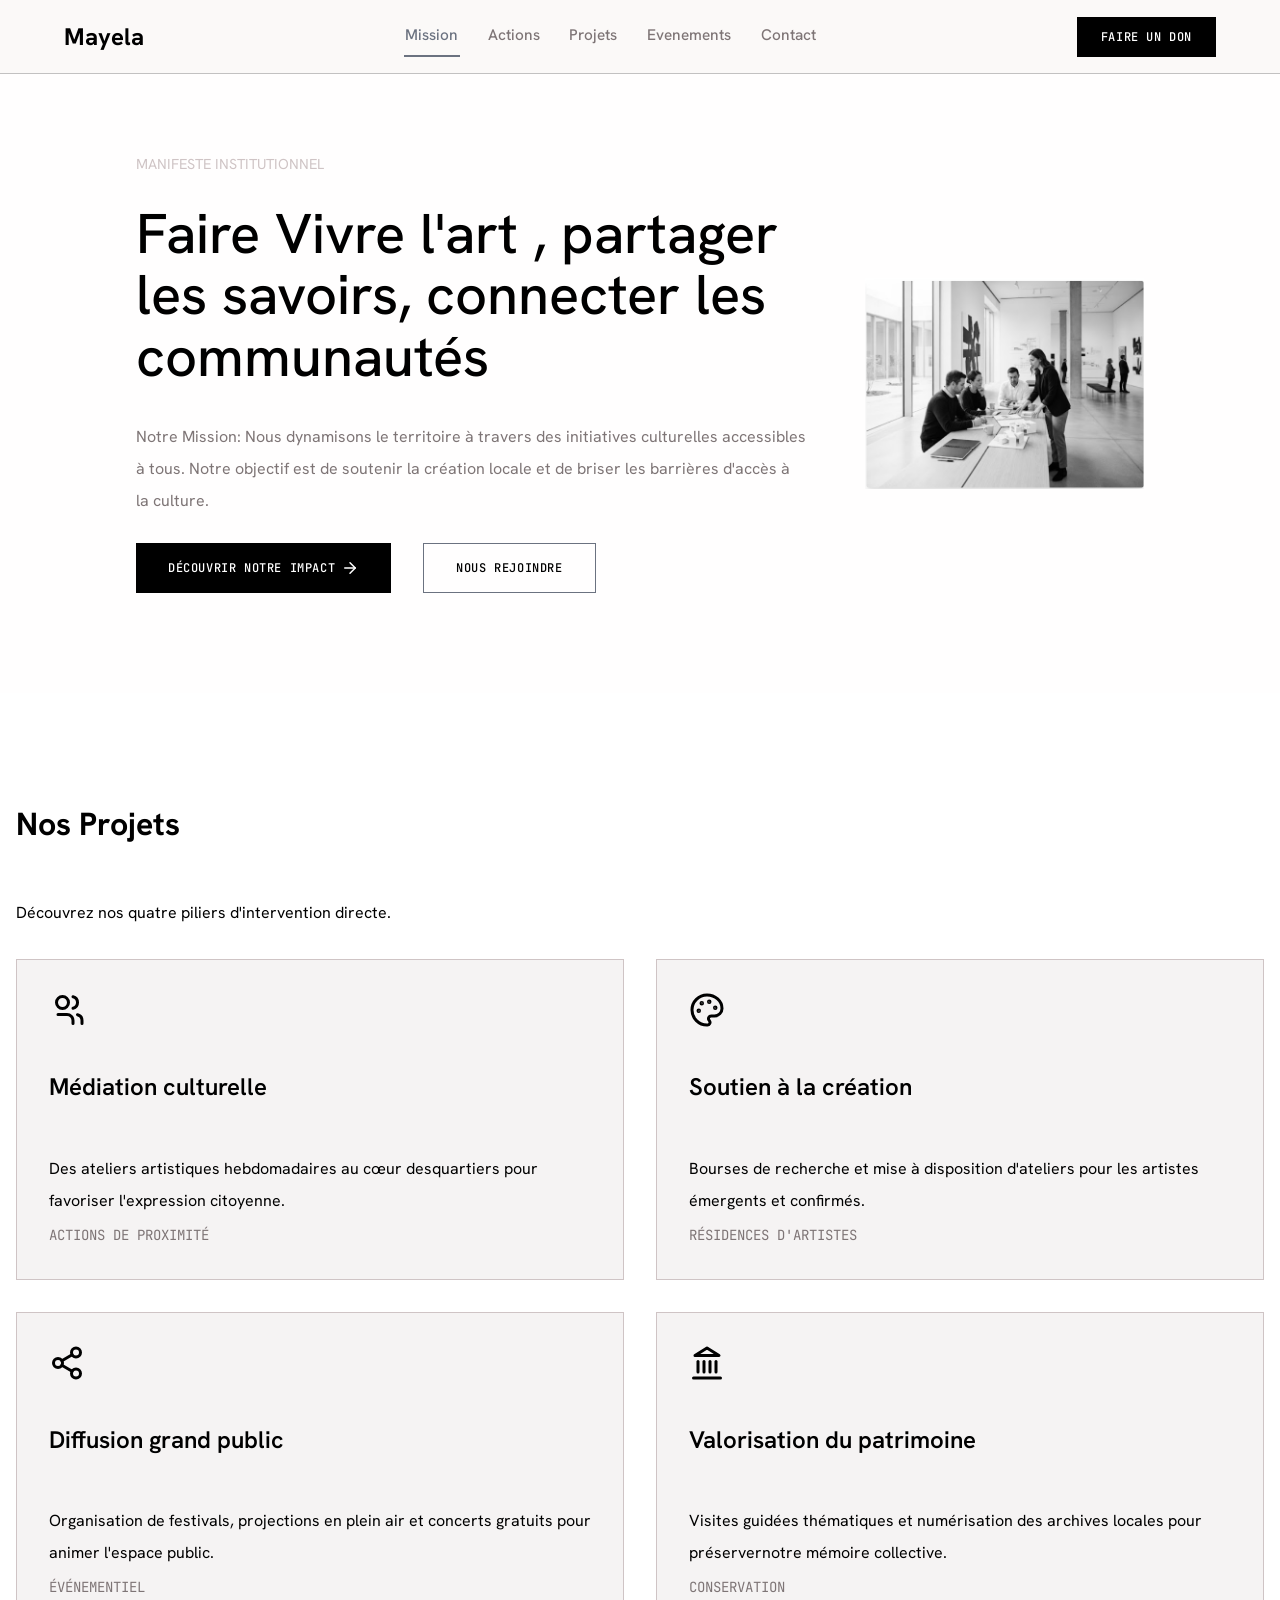
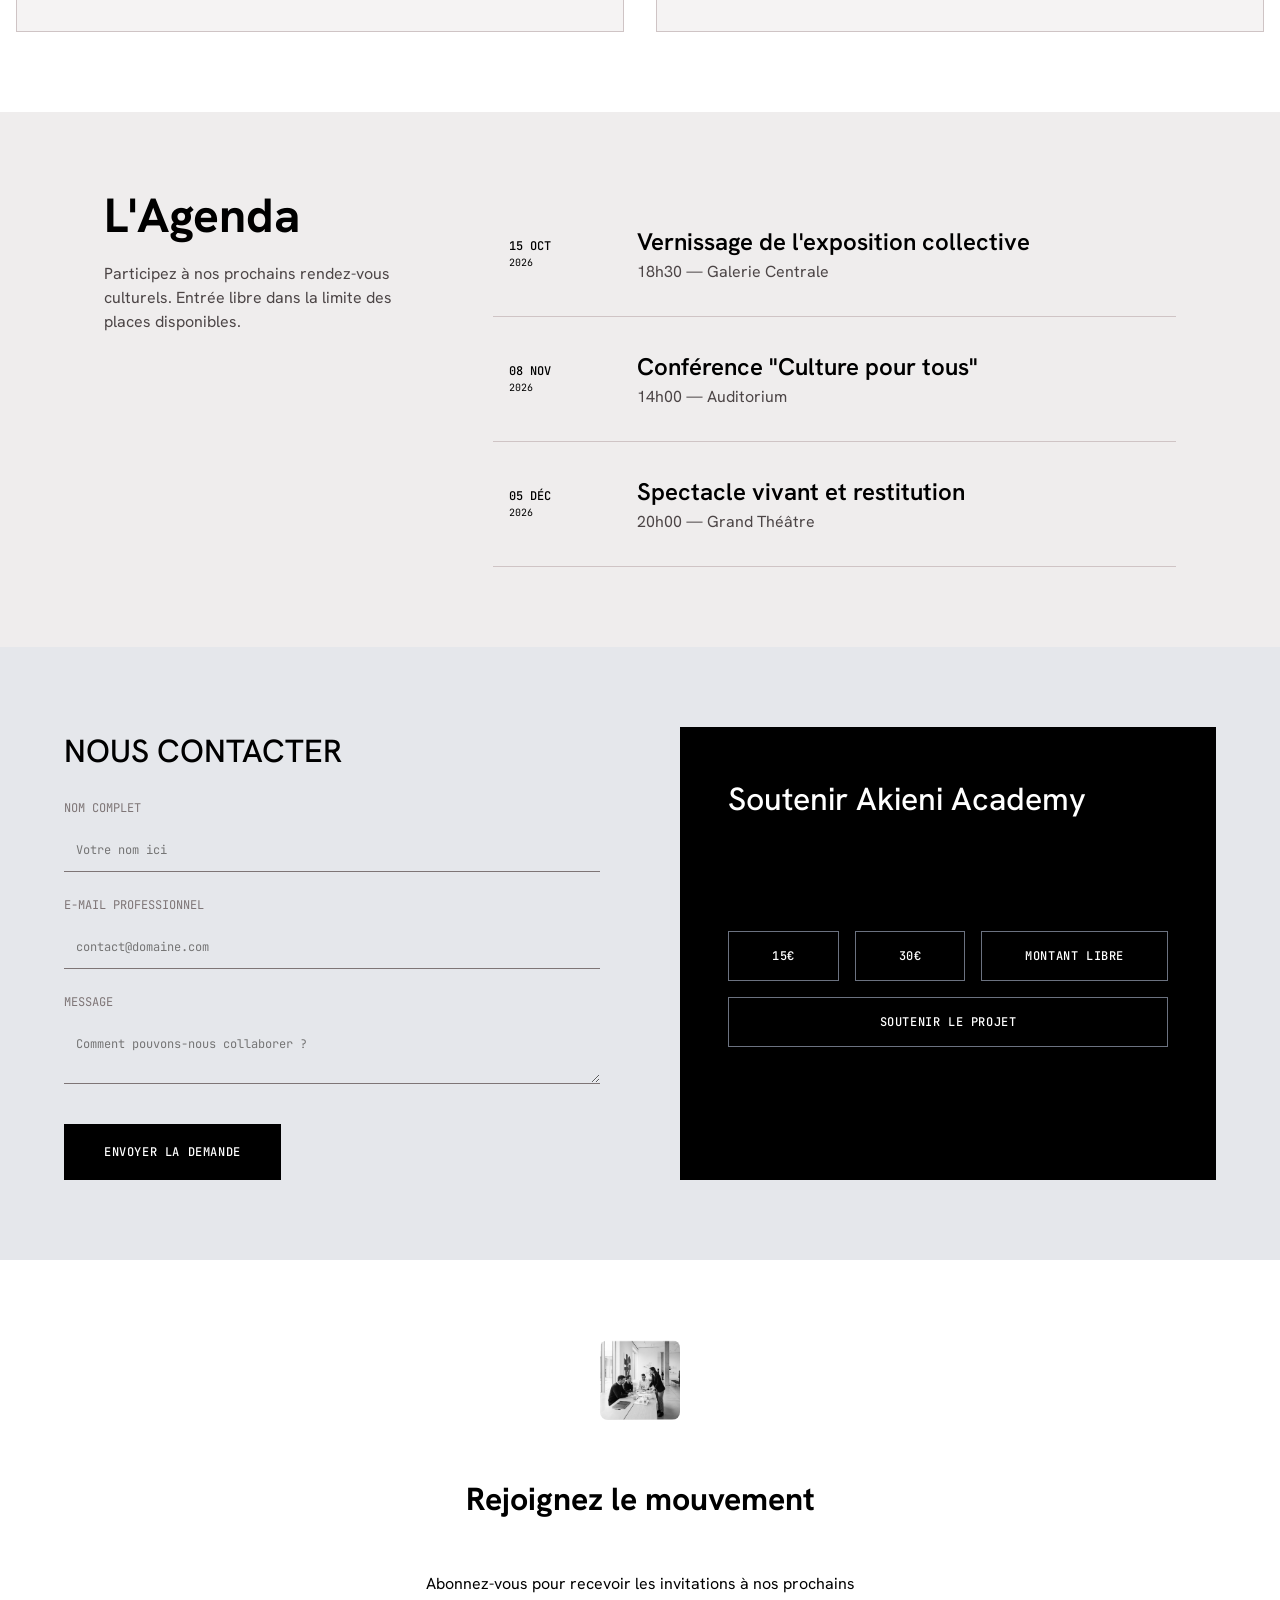
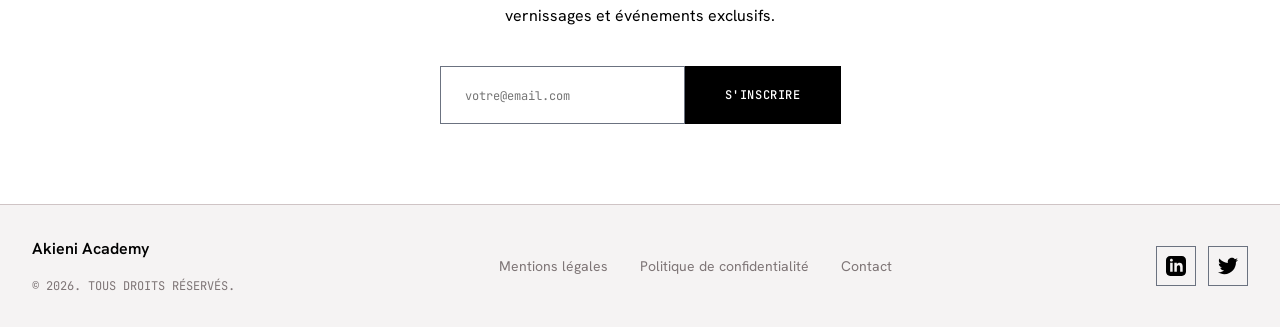
==== index.html @ cb910364 "fix(section/footer): adjust text and social link" ====
<!DOCTYPE html>
<html lang="en">

<head>
    <meta charset="UTF-8">
    <meta name="viewport" content="width=device-width, initial-scale=1.0">
    <title>Mayela | Faire vivre l'art</title>

    <link rel="preconnect" href="https://fonts.googleapis.com">
    <link rel="preconnect" href="https://fonts.gstatic.com" crossorigin>
    <link
        href="https://fonts.googleapis.com/css2?family=Hanken+Grotesk:ital,wght@0,100..900;1,100..900&family=JetBrains+Mono:ital,wght@0,100..800;1,100..800&display=swap"
        rel="stylesheet">

    <link rel="stylesheet" href="css/index.css">
    <link rel="stylesheet" href="css/sections/newsletter.css">
</head>

<body>



    <nav class="navbar_bloc">
        <div class="base_width">
            <div class="navbar_logo">
                mayela
            </div>
            <ul class="navebar_links">
                <li><a href="#missions">mission</a></li>
                <li><a href="#actions">actions</a></li>
                <li><a href="#projets">projets</a></li>
                <li><a href="#evenements">evenements</a></li>
                <li><a href="#contact">contact</a></li>
            </ul>
            <button class="navbar_btn_don button__small button-primary">Faire un don</button>
        </div>

    </nav>





    <header class="layout-base base_width">

    </header>

    <main>


        <section class="hero_section" id="missions">
            <div class="principal_container base_width ">
                <div class="left_box">
                    <div class="small_title">MANIFESTE INSTITUTIONNEL</div>
                    <h1>Faire Vivre l'art , partager <br>les savoirs, connecter les <br> communautés</h1>
                    <p class="description-title"> Notre Mission: Nous dynamisons le territoire à travers des initiatives
                        culturelles accessibles à tous. Notre objectif est de soutenir la création locale et de briser
                        les barrières d'accès à la culture.</p>


                    <div class="btn-group ">
                        <button class="button__icon button-primary">
                            Découvrir notre impact
                            <svg xmlns="http://www.w3.org/2000/svg" width="18" height="18" viewBox="0 0 24 24"
                                fill="none" stroke="currentColor" stroke-width="2" stroke-linecap="round"
                                stroke-linejoin="round" class="lucide lucide-arrow-right-icon lucide-arrow-right">
                                <path d="M5 12h14" />
                                <path d="m12 5 7 7-7 7" />
                            </svg>
                        </button>
                        <button class="button button-secondary btn-outline">Nous rejoindre</button>
                    </div>
                </div>

                <div class="right-box">
                    <img src="ressources/img/img.png" alt="image">
                </div>


            </div>
        </section>


        <section class="layout-base">
            <div class="flex column flex-start">
                <h2>Nos Projets</h2>
                <p class="card-description">Découvrez nos quatre piliers d'intervention directe.</p>
            </div>
            <br />
            <div class="projects-grid">
                <div class="card">
                    <div class="card-top">
                        <div class="flex column">
                            <svg xmlns="http://www.w3.org/2000/svg" viewBox="0 0 24 24" fill="none"
                                stroke="currentColor" stroke-width="2" stroke-linecap="round" stroke-linejoin="round"
                                class="card-icon">
                                <path d="M16 21v-2a4 4 0 0 0-4-4H6a44 0 0 0-4 4v2" />
                                <circle cx="9" cy="7" r="4" />
                                <path d="M22 21v-2a4 4 0 0 0-3-3.87" />
                                <path d="M16 3.13a4 4 0 01 0 7.75" />
                            </svg>
                            <h3 class="card-title">Médiation culturelle</h3>
                            <p class="card-description">Des ateliers artistiques hebdomadaires au cœur
                                desquartiers pour favoriser l'expression citoyenne.</p>
                        </div>
                    </div>
                    <div class="card-bottom">
                        <span class="card-label">Actions de proximité</span>
                    </div>
                </div>
                <div class="card">
                    <div class="card-top">
                        <div class="flex column">
                            <svg xmlns="http://www.w3.org/2000/svg" viewBox="0 0 24 24" fill="none"
                                stroke="currentColor" stroke-width="2" stroke-linecap="round" stroke-linejoin="round"
                                class="card-icon">
                                <path d="M12 22a1 1 0 0 1 0-20 10 9 0 0 1 10 9 5 5 0 0 1-5 5h-2.25a1.75
                    1.75 0 00-1.4 2.8l.3.4a1.75 1.75 0 0 1-1.4 2.8z" />
                                <circle cx="13.5" cy="6.5" r=".5" fill="currentColor" />
                                <circle cx="17.5" cy="10.5" r=".5" fill="currentColor" />
                                <circle cx="6.5" cy="12.5" r=".5" fill="currentColor" />
                                <circle cx="8.5" cy="7.5" r=".5" fill="currentColor" />
                            </svg>
                            <h3 class="card-title">Soutien à la création</h3>
                            <p class="card-description">Bourses de recherche et mise à disposition
                                d'ateliers pour les artistes émergents et confirmés.</p>
                        </div>
                    </div>
                    <div class="card-bottom">
                        <span class="card-label">Résidences d'artistes</span>
                    </div>
                </div>
                <div class="card">
                    <div class="card-top">
                        <div class="flex column">
                            <svg xmlns="http://www.w3.org/2000/svg" viewBox="0 0 24 24" fill="none"
                                stroke="currentColor" stroke-width="2" stroke-linecap="round" stroke-linejoin="round"
                                class="card-icon">
                                <circle cx="18" cy="5" r="3" />
                                <circle cx="6" cy="12" r="3" />
                                <circle cx="18" cy="19" r="3" />
                                <line x1="8.59" x2="15.42" y1="13.51" y2="17.49" />
                                <line x1="15.41" x2="8.59" y1="6.51" y2="10.49" />
                            </svg>
                            <h3 class="card-title">Diffusion grand public</h3>
                            <p class="card-description">Organisation de festivals, projections en plein air et
                                concerts gratuits pour animer l'espace public.</p>
                        </div>
                    </div>
                    <div class="card-bottom">
                        <span class="card-label">Événementiel</span>
                    </div>
                </div>
                <div class="card">
                    <div class="card-top">
                        <div class="flex column">
                            <svg xmlns="http://www.w3.org/2000/svg" viewBox="0 0 24 24" fill="none"
                                stroke="currentColor" stroke-width="2" stroke-linecap="round" stroke-linejoin="round"
                                class="card-icon">
                                <line x1="3" x2="21" y1="22" y2="22" />
                                <line x1="6" x2="6" y1="18" y2="11" />
                                <line x1="10" x2="10" y1="18" y2="11" />
                                <line x1="14" x2="14" y1="18" y2="11" />
                                <line x1="18" x2="18" y1="18" y2="11" />
                                <polygon points="12 2 20 7 4 7" />
                            </svg>
                            <h3 class="card-title">Valorisation du patrimoine</h3>
                            <p class="card-description">Visites guidées thématiques et numérisation des
                                archives locales pour préservernotre mémoire collective.</p>
                        </div>
                    </div>
                    <div class="card-bottom">
                        <span class="card-label">Conservation</span>
                    </div>
                </div>
            </div>
        </section>

        <!-- Agenda -->
        <section id="agenda">
            <div class="agenda-wrapper layout-base">
                <div class="agenda-left">
                    <h2 class="agenda-left-title">
                        L'Agenda
                    </h2>
                    <p class="agenda-left-description">
                        Participez à nos prochains rendez-vous culturels. Entrée libre dans la limite des places
                        disponibles.
                    </p>
                </div>
                <div class="agenda-right">
                    <div class="agenda-right-wrapper">
                        <div class="agenda-item">
                            <div class="agenda-item-left">
                                <span>15 OCT</span>
                                <span>2026</span>
                            </div>
                            <div class="agenda-item-right">
                                <h4 class="agenda-item-right-title">Vernissage de l'exposition collective</h4>
                                <span class="agenda-item-right-meta">18h30 — Galerie Centrale</span>
                            </div>
                            <svg xmlns="http://www.w3.org/2000/svg" viewBox="0 0 24 24" fill="none"
                                stroke="currentColor" stroke-width="2" stroke-linecap="round" stroke-linejoin="round"
                                class="agenda-item__icon">
                                <path d="m9 18 6-6-6-6" />
                            </svg>
                        </div>
                        <!--  -->
                        <div class="agenda-item">
                            <div class="agenda-item-left">
                                <span>08 NOV</span>
                                <span>2026</span>
                            </div>
                            <div class="agenda-item-right">
                                <h4 class="agenda-item-right-title">Conférence "Culture pour tous"</h4>
                                <span class="agenda-item-right-meta">
                                    14h00 — Auditorium
                                </span>
                            </div>
                            <svg xmlns="http://www.w3.org/2000/svg" viewBox="0 0 24 24" fill="none"
                                stroke="currentColor" stroke-width="2" stroke-linecap="round" stroke-linejoin="round"
                                class="agenda-item__icon">
                                <path d="m9 18 6-6-6-6" />
                            </svg>
                        </div>
                        <!--  -->
                        <div class="agenda-item">
                            <div class="agenda-item-left">
                                <span>05 DÉC</span>
                                <span>2026</span>
                            </div>
                            <div class="agenda-item-right">
                                <h4 class="agenda-item-right-title">
                                    Spectacle vivant et restitution
                                </h4>
                                <span class="agenda-item-right-meta">
                                    20h00 — Grand Théâtre
                                </span>
                            </div>
                            <svg xmlns="http://www.w3.org/2000/svg" viewBox="0 0 24 24" fill="none"
                                stroke="currentColor" stroke-width="2" stroke-linecap="round" stroke-linejoin="round"
                                class="agenda-item__icon">
                                <path d="m9 18 6-6-6-6" />
                            </svg>
                        </div>
                    </div>
                </div>
            </div>
        </section>



        <!-- Début section NOUS CONTACTER : Grâsty Ghyvet SAMBA DINAULT -->
        <section class="layout-base section form-section">
            <div class="form-grid">
                <div class="flex column">
                    <form action="" method="post" class="form">
                        <h2 class="sustain-title">NOUS CONTACTER</h2>
                        <div class="input-group">
                            <label for="fullname" class="input-label">NOM COMPLET</label>
                            <input class="input" type="text" name="fullname" id="fullname" placeholder="Votre nom ici"
                                required minlength="2">
                        </div>
                        <div class="input-group">
                            <label for="professional-mail" class="input-label">E-MAIL PROFESSIONNEL</label>
                            <input class="input" type="email" name="professional-mail" id="professional-mail"
                                placeholder="contact@domaine.com" required>
                        </div>
                        <div class="input-group">
                            <label for="message" class="input-label">MESSAGE</label>
                            <textarea class="textarea" name="message" id="message" required minlength="5"
                                placeholder="Comment pouvons-nous collaborer ?"></textarea>
                        </div>
                        <div>
                            <button class="button button-primary">ENVOYER LA DEMANDE</button>
                        </div>
                    </form>
                </div>
                <div class="flex column sustain">
                    <div class="flex sustain-item">
                        <h2 class="sustain-title">Soutenir Akieni Academy</h2>
                        <p>Votre soutien finance nos ateliers gratuits et permet l'accès à la culture pour les publics
                            les plus fragiles.</p>
                    </div>
                    <div class="flex sustain-group-btn">
                        <button class="button button-secondary">15€</button>
                        <button class="button button-secondary">30€</button>
                        <button class="button button-secondary">Montant libre</button>
                    </div>
                    <div class="flex">
                        <button class="button button-secondary sustain-submit-btn">SOUTENIR LE PROJET</button>
                    </div>
                    <div class="sustain-badge">
                        <span></span>
                        <p>Paiement 100% sécurisé</p>
                    </div>
                </div>
            </div>
        </section>
        <!-- Fin Section NOUS CONTACTER -->

        <!-- Section newsletter -->
        <section class="layout-base newsletter-section" id="newsletter">
            <div class="base_width newsletter-content">
                <img src="ressources/img/img.png" alt="Carnet" class="newsletter-icon">

                <h2>Rejoignez le mouvement</h2>
                <p class="card-description">
                    Abonnez-vous pour recevoir les invitations à nos prochains
                    vernissages et événements exclusifs.
                </p>

                <form class="form__newsletter">
                    <fieldset>
                        <legend>Newsletter</legend>
                        <div class="input-group__newsletter">
                            <input class="input__newsletter" id="newsletter-email" name="email" type="email"
                                placeholder="votre@email.com" autocomplete="email" required>
                        </div>
                    </fieldset>
                    <button class="button button-primary" type="submit">
                        S'inscrire
                    </button>
                </form>
            </div>
        </section>

    </main>
    <!-- le pied de page -->
    <footer class="site-footer">
        <div class="footer-inner layout-narrow">

            <div class="flex column">
                <span class="footer-brand-name">Akieni Academy</span>
                <span class="footer-brand-tagline">© 2026. Tous droits réservés.</span>
            </div>

            <nav class="footer-links">
                <a href="#">Mentions légales</a>
                <a href="#">Politique de confidentialité</a>
                <a href="#">Contact</a>
            </nav>

            <div class="footer-socials">
                <a class="social-link" href="#" aria-label="LinkedIn">
                    <svg class="social-link__icon" viewBox="0 0 24 24">
                        <path
                            d="M19 0h-14c-2.761 0-5 2.239-5 5v14c0 2.761 2.239 5 5 5h14c2.762 0 5-2.239 5-5v-14c0-2.761-2.238-5-5-5zm-11 19h-3v-11h3v11zm-1.5-12.268c-.966 0-1.75-.79-1.75-1.764s.784-1.764 1.75-1.764 1.75.79 1.75 1.764-.783 1.764-1.75 1.764zm13.5 12.268h-3v-5.604c0-3.368-4-3.113-4 0v5.604h-3v-11h3v1.765c1.396-2.586 7-2.777 7 2.476v6.759z">
                        </path>
                    </svg>
                </a>

                <a class="social-link" href="#" aria-label="Twitter">
                    <svg class="social-link__icon" viewBox="0 0 24 24">
                        <path
                            d="M24 4.557c-.883.392-1.832.656-2.828.775 1.017-.609 1.798-1.574 2.165-2.724-.951.564-2.005.974-3.127 1.195-.897-.957-2.178-1.555-3.594-1.555-3.179 0-5.515 2.966-4.797 6.045-4.091-.205-7.719-2.165-10.148-5.144-1.29 2.213-.669 5.108 1.523 6.574-.806-.026-1.566-.247-2.229-.616-.054 2.281 1.581 4.415 3.949 4.89-.693.188-1.452.232-2.224.084.626 1.956 2.444 3.379 4.6 3.419-2.07 1.623-4.678 2.348-7.29 2.04 2.179 1.397 4.768 2.212 7.548 2.212 9.142 0 14.307-7.721 13.995-14.646.962-.695 1.797-1.562 2.457-2.549z">
                        </path>
                    </svg>
                </a>
            </div>

        </div>
    </footer>
</body>

</html>
---- css/index.css ----
/* Base tools */
@import "./tools/reset.css";
@import "./tools/typography.css";
@import "./tools/layout.css";

/* components */
@import "./components/button.css";
@import "./components/card.css";
@import "./components/input.css";
@import "./components/form.css";
@import "./components/social-link.css";
@import "./components/agenda-item.css";

/* sections */
@import "./sections/form.css";
@import "./sections/projects.css";
@import "./sections/agenda.css";
@import "./sections/footer.css";

/* Variable css */
:root {
  /* container */
  --container-padding: var(--space-xl);

  /* font */
  --font-mono: "JetBrains Mono", monospace;
  --font-sans: "Hanken Grotesk", sans-serif;

  /* space */
  --space-base: 1rem;
  --space-xs: 0.375rem;
  --space-sm: 0.75rem;
  --space-md: 1.5rem;
  --space-lg: 2rem;
  --space-xlg: 5rem;
  --space-xl: 2.5rem;
  --space-2xl: 3rem;
  --space-3xl: 3.5rem;
  --space-4xl: 4rem;
  --space-section: 5rem;

  /* text */
  --text-base: 16px;
  --text-xs: 12px;
  --text-sm: 14px;
  --text-md: var(--text-base);
  --text-lg: 18px;
  --text-xl: 24px;
  --text-2xl: 32px;
  --text-3xl: 48px;

  /* line-height */
  --leading-xs: 12px;
  --leading-sm: 14px;
  --leading-1: 16px;
  --leading-2: 18px;
  --leading-3: 24px;
  --leading-4: 32px;
  --leading-5: 48px;

  /* Background */
  --background: #ffffff;
  --background-secondary: rgb(239, 237, 237);
  --background-agenda: rgb(228, 226, 226);

  /* Color */
  --color: #ffffff;
  --color-foreground: #000000;
  --color-secondary: rgb(126, 117, 118);
  --color-secondary-agenda: rgb(76, 69, 70);

  /* Buttons */
  --button-background-primary: #000000;
  --button-background-secondary: transparent;
  --button-color-primary: var(--color);
  --button-color-secondary: #000000;

  /* Border */
  --border-color-primary: rgb(107, 114, 128);
  --border-color-secondary: rgb(207, 196, 197);
  --border-base: 0.666667px;

  /* Card */
  --background-card: #f5f3f3;
  --leading-card: 32px;
}

body {
  width: 100%;
  height: 100%;
  background-color: var(--background);
  font-family: var(--font-sans), sans-serif;
}
* {
  scroll-behavior: smooth;
}
body p {
  line-height: 2;
}

/* NAVEBAR STYLE */

.navbar_bloc {
  position: sticky;
  top: 0px;

  background-color: #fbf9f8;
  padding-bottom: 1rem;
  padding-top: 1rem;
  border-bottom: 0.1px solid rgba(128, 128, 128, 0.466);
}
.navbar_bloc .base_width {
  display: flex;
  justify-content: space-between;
  align-items: center;

  flex-wrap: wrap;
}
.navbar_bloc .navbar_logo {
  font-size: 1.5rem;
  font-weight: bold;
  text-transform: capitalize;
}

.navbar_bloc .base_width .navebar_links {
  list-style-type: none;
  list-style: none;
  margin: 0;
  padding: 0;

  font-weight: 500;
}
.navbar_bloc .base_width .navebar_links li {
  display: inline-block;
}
.navbar_bloc .base_width .navebar_links li a {
  text-decoration: none;
  display: inline-block;
  padding: 0.5rem 0.1rem;
  margin-left: 0.7rem;
  margin-right: 0.7rem;
  font-size: 0.96rem;

  color: var(--color-secondary);
  text-transform: capitalize;
  border-bottom: 2px solid transparent;
}
.navbar_bloc .base_width .navebar_links li:first-child a {
  color: var(--border-color-primary);
  border-bottom: 2px solid var(--border-color-primary);
}

.navbar_bloc .base_width .navebar_links li:hover a {
  color: var(--border-color-primary);
  border-bottom: 2px solid var(--border-color-primary);
}
.navbar_bloc .navbar_btn_don {
  color: var(--color);

  transition: 0.3s all ease-in-out;
}

@media screen and (max-width: 768px) {
  .navbar_bloc .base_width {
    justify-content: center;
    align-items: center;
  }
  .navbar_bloc .base_width .navebar_links {
    width: 100%;
    text-align: center;
  }
}

/* header heros  */
.hero_section {
  background-color: rgb(255, 254, 254);
  min-height: 65vh;
  display: flex;
  justify-content: space-between;
  align-items: center;
  padding-right: 5rem;
  padding-left: 5rem;
}
.principal_container {
  display: flex;
  justify-content: space-around;
  align-items: center;
  gap: 52px;
}

.left_box .small_title {
  color: var(--border-color-secondary);
  font-size: 0.9rem;
}

.btn-group {
  margin-top: 20px;
  margin-bottom: 20px;
  display: inline-flex;
}
.btn-group button:first-child {
  margin-right: 2rem;
}
.left_box h1 {
  font-weight: 500;
  line-height: 1.1;
}
.left_box .description-title {
  color: var(--color-secondary);
}

@media screen and (max-width: 768px) {
  .hero_section {
    padding-right: 0rem;
    padding-left: 0rem;
  }
  .principal_container {
    flex-wrap: wrap;
    row-gap: 52px;
    column-gap: 0px;
  }

  .left_box {
    text-align: center;
  }
}

@media screen and (max-width: 375px) {
  .base_width {
    width: 97%;
    margin: auto;
  }
}

/* NOS CHIFFRES */
.chiffre_section {
  background-color: var(--border-color-primary);
  color: var(--color);
}
.chiffre_section h2 {
  text-align: center;
}

.chiffre_section .chiffre_content {
  display: flex;
  justify-content: space-around;
}

.chiffre_section .chiffre_content .big_title_chiffre {
  margin-top: 0.2rem;
  margin-bottom: 2rem;
  font-size: 2.5rem;
  line-height: 3rem;
  font-weight: 700;
}
.chiffre_section .chiffre_content article {
  width: 30%;
}
.chiffre_section .chiffre_content .small_title {
  text-transform: uppercase;
  color: var(--border-color-secondary);
}

@media screen and (max-width: 768px) {
  .chiffre_section .chiffre_content {
    flex-wrap: wrap;
  }
  .chiffre_section .chiffre_content article {
    width: 100%;
  }

  .chiffre_section .chiffre_content .big_title_chiffre {
    margin-top: 0rem;
    margin-bottom: 2rem;
    font-size: 1.8rem;
    line-height: 1rem;
  }
}
---- css/sections/newsletter.css ----
.newsletter-section {
  text-align: center;
}

.newsletter-content {
  max-width: 500px;
  margin: 0 auto;
  display: flex;
  flex-direction: column;
  align-items: center;
  gap: var(--space-sm);
}

.newsletter-icon {
  width: 80px;
  height: 80px;
  object-fit: cover;
  border-radius: 8px;
  margin-bottom: var(--space-base);
}

.newsletter-content .form__newsletter {
  width: 100%;
  justify-content: center;
  margin-top: var(--space-base);
}
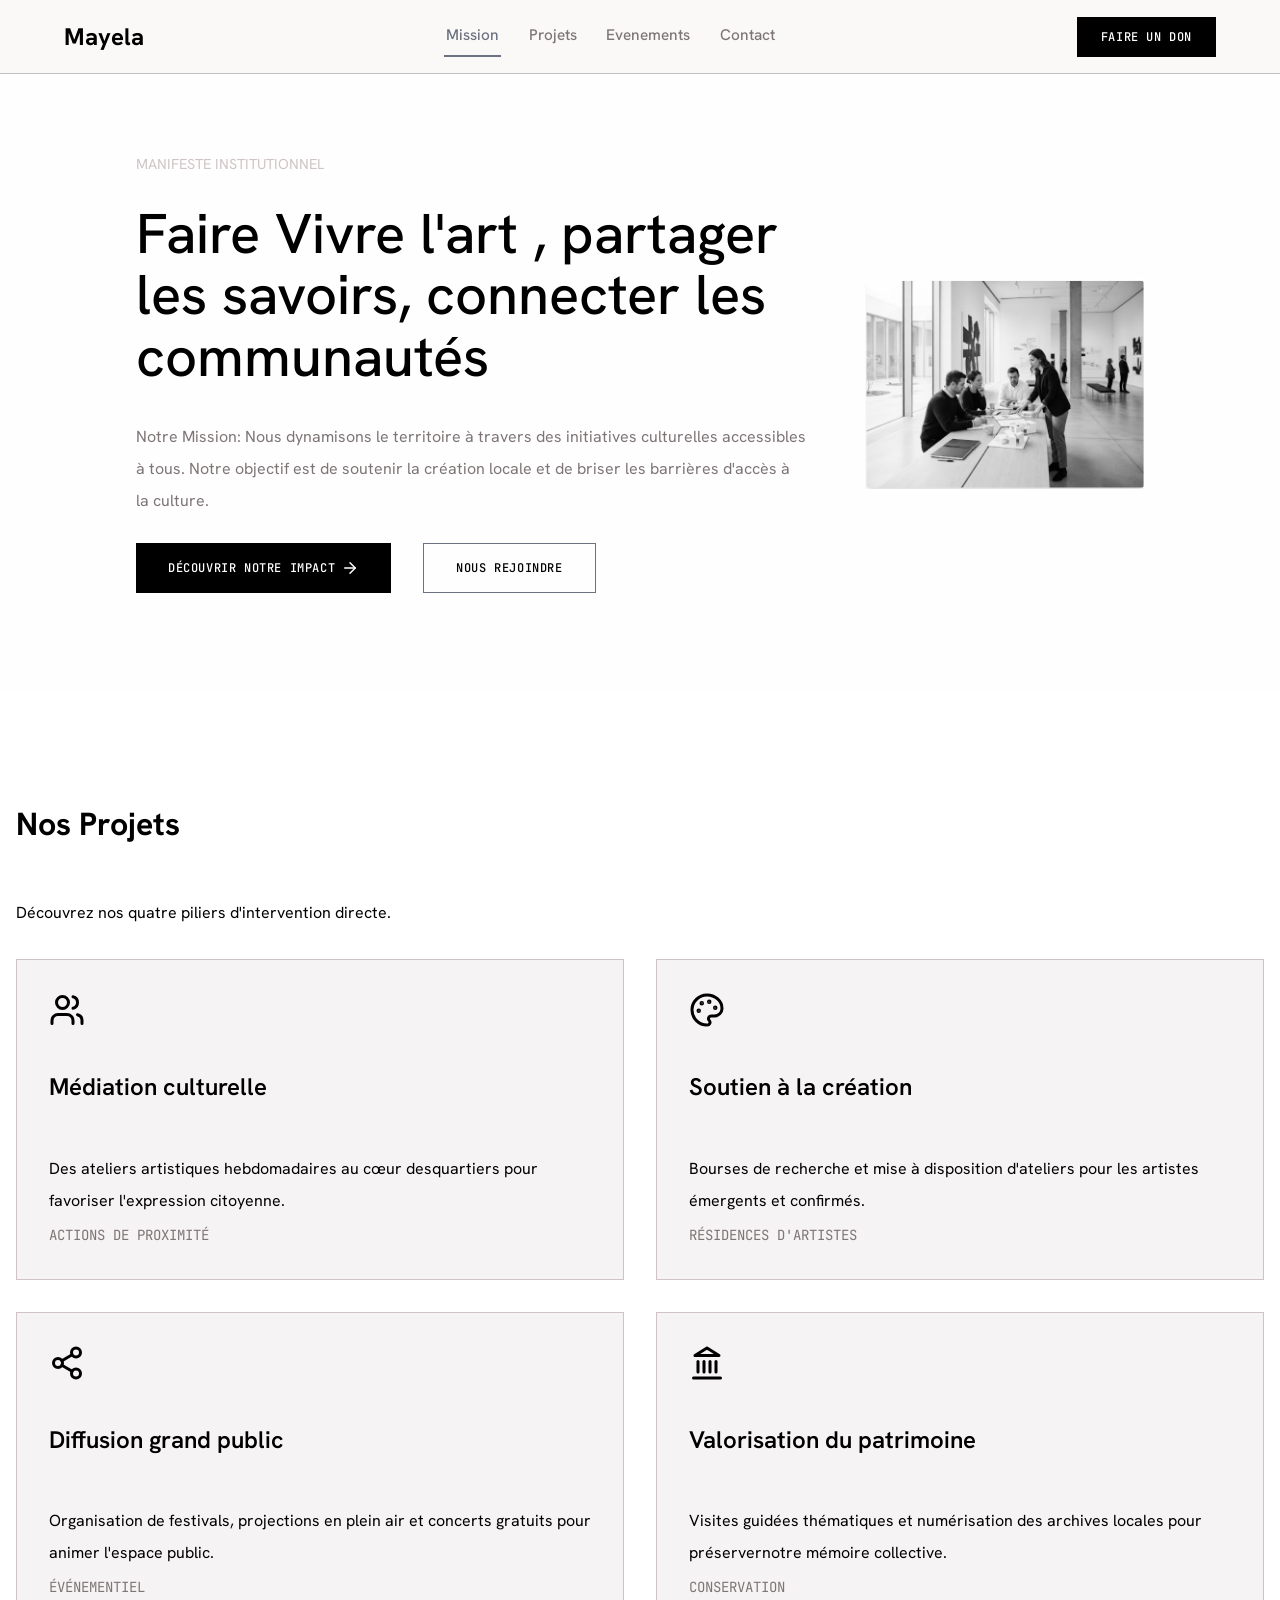
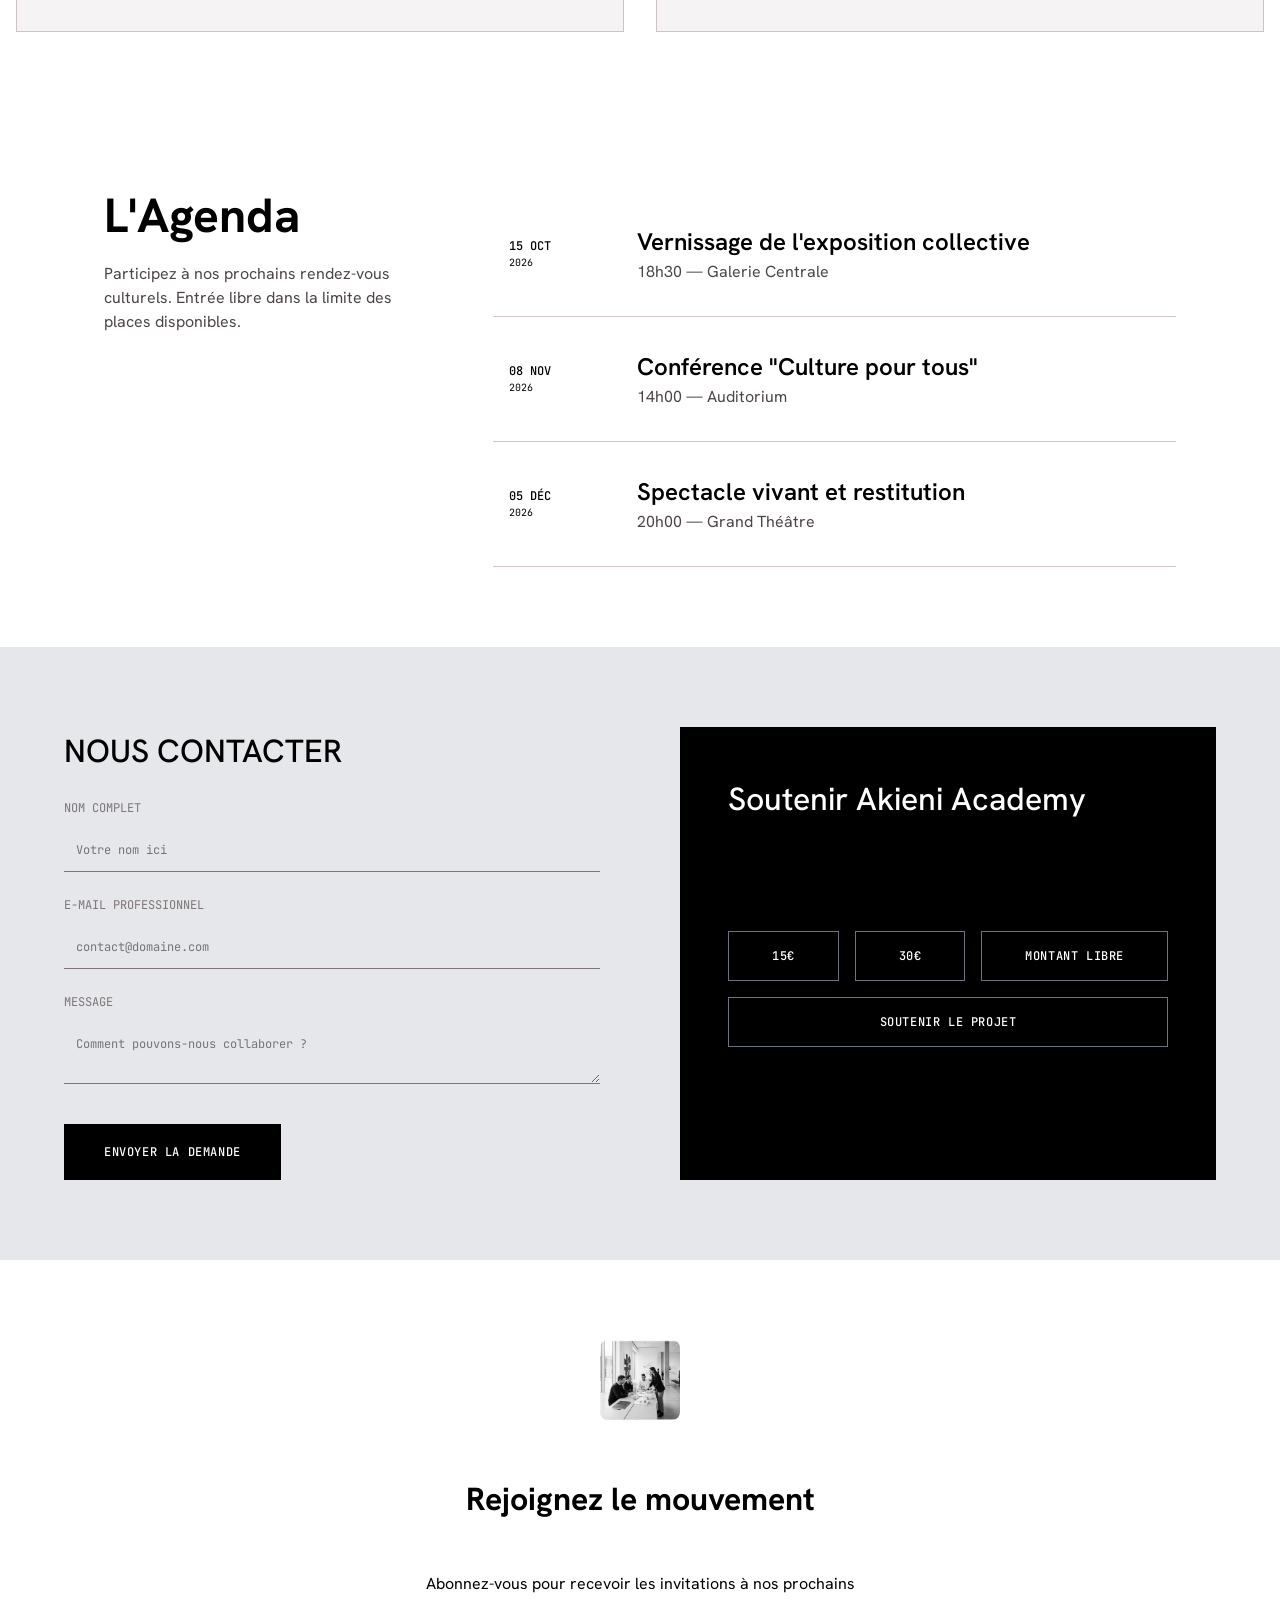
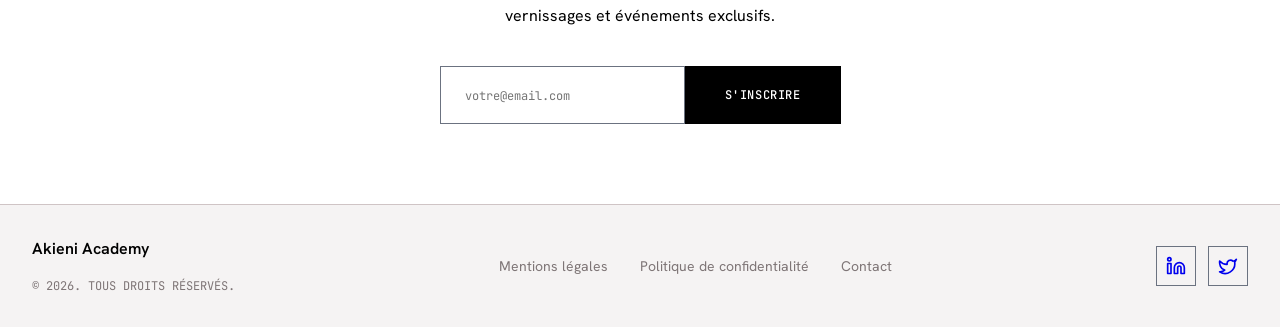
==== commit f55bf6e4: "Fix: corriger les erreurs de validation HTML" ====
--- a/index.html
+++ b/index.html
@@ -1,5 +1,5 @@
 <!DOCTYPE html>
-<html lang="en">
+<html lang="fr">
 
 <head>
     <meta charset="UTF-8">
@@ -27,7 +27,6 @@
             </div>
             <ul class="navebar_links">
                 <li><a href="#missions">mission</a></li>
-                <li><a href="#actions">actions</a></li>
                 <li><a href="#projets">projets</a></li>
                 <li><a href="#evenements">evenements</a></li>
                 <li><a href="#contact">contact</a></li>
@@ -81,12 +80,12 @@
         </section>
 
 
-        <section class="layout-base">
+        <section class="layout-base" id="projets">
             <div class="flex column flex-start">
                 <h2>Nos Projets</h2>
                 <p class="card-description">Découvrez nos quatre piliers d'intervention directe.</p>
             </div>
-            <br />
+            <br>
             <div class="projects-grid">
                 <div class="card">
                     <div class="card-top">
@@ -94,10 +93,10 @@
                             <svg xmlns="http://www.w3.org/2000/svg" viewBox="0 0 24 24" fill="none"
                                 stroke="currentColor" stroke-width="2" stroke-linecap="round" stroke-linejoin="round"
                                 class="card-icon">
-                                <path d="M16 21v-2a4 4 0 0 0-4-4H6a44 0 0 0-4 4v2" />
+                                <path d="M16 21v-2a4 4 0 0 0-4-4H6a4 4 0 0 0-4 4v2" />
                                 <circle cx="9" cy="7" r="4" />
                                 <path d="M22 21v-2a4 4 0 0 0-3-3.87" />
-                                <path d="M16 3.13a4 4 0 01 0 7.75" />
+                                <path d="M16 3.13a4 4 0 010 7.75" />
                             </svg>
                             <h3 class="card-title">Médiation culturelle</h3>
                             <p class="card-description">Des ateliers artistiques hebdomadaires au cœur
@@ -177,7 +176,7 @@
         </section>
 
         <!-- Agenda -->
-        <section id="agenda">
+        <section id="evenements">
             <div class="agenda-wrapper layout-base">
                 <div class="agenda-left">
                     <h2 class="agenda-left-title">
@@ -196,7 +195,7 @@
                                 <span>2026</span>
                             </div>
                             <div class="agenda-item-right">
-                                <h4 class="agenda-item-right-title">Vernissage de l'exposition collective</h4>
+                                <h3 class="agenda-item-right-title">Vernissage de l'exposition collective</h3>
                                 <span class="agenda-item-right-meta">18h30 — Galerie Centrale</span>
                             </div>
                             <svg xmlns="http://www.w3.org/2000/svg" viewBox="0 0 24 24" fill="none"
@@ -212,7 +211,7 @@
                                 <span>2026</span>
                             </div>
                             <div class="agenda-item-right">
-                                <h4 class="agenda-item-right-title">Conférence "Culture pour tous"</h4>
+                                <h3 class="agenda-item-right-title">Conférence "Culture pour tous"</h3>
                                 <span class="agenda-item-right-meta">
                                     14h00 — Auditorium
                                 </span>
@@ -230,9 +229,9 @@
                                 <span>2026</span>
                             </div>
                             <div class="agenda-item-right">
-                                <h4 class="agenda-item-right-title">
+                                <h3 class="agenda-item-right-title">
                                     Spectacle vivant et restitution
-                                </h4>
+                                </h3>
                                 <span class="agenda-item-right-meta">
                                     20h00 — Grand Théâtre
                                 </span>
@@ -247,57 +246,53 @@
                 </div>
             </div>
         </section>
-
-
-
-        <!-- Début section NOUS CONTACTER : Grâsty Ghyvet SAMBA DINAULT -->
-        <section class="layout-base section form-section">
-            <div class="form-grid">
-                <div class="flex column">
-                    <form action="" method="post" class="form">
-                        <h2 class="sustain-title">NOUS CONTACTER</h2>
-                        <div class="input-group">
-                            <label for="fullname" class="input-label">NOM COMPLET</label>
-                            <input class="input" type="text" name="fullname" id="fullname" placeholder="Votre nom ici"
-                                required minlength="2">
-                        </div>
-                        <div class="input-group">
-                            <label for="professional-mail" class="input-label">E-MAIL PROFESSIONNEL</label>
-                            <input class="input" type="email" name="professional-mail" id="professional-mail"
-                                placeholder="contact@domaine.com" required>
-                        </div>
-                        <div class="input-group">
-                            <label for="message" class="input-label">MESSAGE</label>
-                            <textarea class="textarea" name="message" id="message" required minlength="5"
-                                placeholder="Comment pouvons-nous collaborer ?"></textarea>
-                        </div>
-                        <div>
-                            <button class="button button-primary">ENVOYER LA DEMANDE</button>
-                        </div>
-                    </form>
-                </div>
-                <div class="flex column sustain">
-                    <div class="flex sustain-item">
-                        <h2 class="sustain-title">Soutenir Akieni Academy</h2>
-                        <p>Votre soutien finance nos ateliers gratuits et permet l'accès à la culture pour les publics
-                            les plus fragiles.</p>
-                    </div>
-                    <div class="flex sustain-group-btn">
-                        <button class="button button-secondary">15€</button>
-                        <button class="button button-secondary">30€</button>
-                        <button class="button button-secondary">Montant libre</button>
-                    </div>
-                    <div class="flex">
-                        <button class="button button-secondary sustain-submit-btn">SOUTENIR LE PROJET</button>
-                    </div>
-                    <div class="sustain-badge">
-                        <span></span>
-                        <p>Paiement 100% sécurisé</p>
-                    </div>
-                </div>
-            </div>
-        </section>
-        <!-- Fin Section NOUS CONTACTER -->
+      
+  
+  
+ <!-- Début section NOUS CONTACTER : Grâsty Ghyvet SAMBA DINAULT -->
+  <section class="layout-base section form-section" id="contact">
+    <div class="form-grid">
+    <div class="flex column">
+        <form method="post" class="form">
+            <h2 class="sustain-title">NOUS CONTACTER</h2>
+            <div class="input-group">
+                <label for="fullname" class="input-label">NOM COMPLET</label>
+                <input class="input" type="text" name="fullname" id="fullname" placeholder="Votre nom ici" required minlength="2">
+            </div>
+            <div class="input-group">
+                <label for="professional-mail" class="input-label" >E-MAIL PROFESSIONNEL</label>
+                <input class="input" type="email" name="professional-mail" id="professional-mail" placeholder="contact@domaine.com" required>
+            </div>
+            <div class="input-group">
+                <label for="message" class="input-label">MESSAGE</label>
+                <textarea class="textarea" name="message" id="message" required minlength="5" placeholder="Comment pouvons-nous collaborer ?"></textarea>
+            </div>
+            <div>
+                <button class="button button-primary">ENVOYER LA DEMANDE</button>
+            </div>
+        </form>
+    </div>
+    <div class="flex column sustain">
+        <div class="flex sustain-item">
+            <h2 class="sustain-title">Soutenir Akieni Academy</h2>
+            <p>Votre soutien finance nos ateliers gratuits et permet l'accès à la culture pour les publics les plus fragiles.</p>
+        </div>
+        <div class="flex sustain-group-btn">
+            <button class="button button-secondary">15€</button>
+            <button class="button button-secondary">30€</button>
+            <button class="button button-secondary">Montant libre</button>
+        </div>
+        <div class="flex">
+            <button class="button button-secondary sustain-submit-btn">SOUTENIR LE PROJET</button>
+        </div>
+        <div class="sustain-badge">
+            <span></span>
+            <p>Paiement 100% sécurisé</p>
+        </div>
+    </div>
+    </div>
+  </section>
+ <!-- Fin Section NOUS CONTACTER -->
 
         <!-- Section newsletter -->
         <section class="layout-base newsletter-section" id="newsletter">
@@ -314,16 +309,23 @@
                     <fieldset>
                         <legend>Newsletter</legend>
                         <div class="input-group__newsletter">
-                            <input class="input__newsletter" id="newsletter-email" name="email" type="email"
-                                placeholder="votre@email.com" autocomplete="email" required>
+                            <input
+                                class="input__newsletter"
+                                id="newsletter-email"
+                                name="email"
+                                type="email"
+                                placeholder="votre@email.com"
+                                autocomplete="email"
+                                required
+                            >
                         </div>
                     </fieldset>
-                    <button class="button button-primary" type="submit">
+                        <button class="button button-primary" type="submit">
                         S'inscrire
                     </button>
                 </form>
             </div>
-        </section>
+</section>
 
     </main>
     <!-- le pied de page -->
@@ -341,23 +343,20 @@
                 <a href="#">Contact</a>
             </nav>
 
-            <div class="footer-socials">
-                <a class="social-link" href="#" aria-label="LinkedIn">
-                    <svg class="social-link__icon" viewBox="0 0 24 24">
-                        <path
-                            d="M19 0h-14c-2.761 0-5 2.239-5 5v14c0 2.761 2.239 5 5 5h14c2.762 0 5-2.239 5-5v-14c0-2.761-2.238-5-5-5zm-11 19h-3v-11h3v11zm-1.5-12.268c-.966 0-1.75-.79-1.75-1.764s.784-1.764 1.75-1.764 1.75.79 1.75 1.764-.783 1.764-1.75 1.764zm13.5 12.268h-3v-5.604c0-3.368-4-3.113-4 0v5.604h-3v-11h3v1.765c1.396-2.586 7-2.777 7 2.476v6.759z">
-                        </path>
-                    </svg>
-                </a>
-
-                <a class="social-link" href="#" aria-label="Twitter">
-                    <svg class="social-link__icon" viewBox="0 0 24 24">
-                        <path
-                            d="M24 4.557c-.883.392-1.832.656-2.828.775 1.017-.609 1.798-1.574 2.165-2.724-.951.564-2.005.974-3.127 1.195-.897-.957-2.178-1.555-3.594-1.555-3.179 0-5.515 2.966-4.797 6.045-4.091-.205-7.719-2.165-10.148-5.144-1.29 2.213-.669 5.108 1.523 6.574-.806-.026-1.566-.247-2.229-.616-.054 2.281 1.581 4.415 3.949 4.89-.693.188-1.452.232-2.224.084.626 1.956 2.444 3.379 4.6 3.419-2.07 1.623-4.678 2.348-7.29 2.04 2.179 1.397 4.768 2.212 7.548 2.212 9.142 0 14.307-7.721 13.995-14.646.962-.695 1.797-1.562 2.457-2.549z">
-                        </path>
-                    </svg>
-                </a>
-            </div>
+    <div class="footer-socials">
+      <a href="#" class="social-link" aria-label="LinkedIn">
+        <svg xmlns="http://www.w3.org/2000/svg" class="social-link__icon" viewBox="0 0 24 24" fill="none" stroke="currentColor" stroke-width="2" stroke-linecap="round" stroke-linejoin="round">
+          <path d="M16 8a6 6 0 0 1 6 6v7h-4v-7a2 2 0 0 0-2-2 2 2 0 0 0-2 2v7h-4v-7a6 6 0 0 1 6-6z"/>
+          <rect width="4" height="12" x="2" y="9"/>
+          <circle cx="4" cy="4" r="2"/>
+        </svg>
+      </a>
+      <a href="#" class="social-link" aria-label="Twitter">
+        <svg xmlns="http://www.w3.org/2000/svg" class="social-link__icon" viewBox="0 0 24 24" fill="none" stroke="currentColor" stroke-width="2" stroke-linecap="round" stroke-linejoin="round">
+          <path d="M22 4s-.7 2.1-2 3.4c1.6 10-9.4 17.3-18 11.6 2.2.1 4.4-.6 6-2C3 15.5 1.5 9.9 2 6c2.2 2.6 5.6 4.1 9 4-.9-4.2 4-6.6 7-3.8 1.1 0 3-1.2 3-1.2z"/>
+        </svg>
+      </a>
+    </div>
 
         </div>
     </footer>
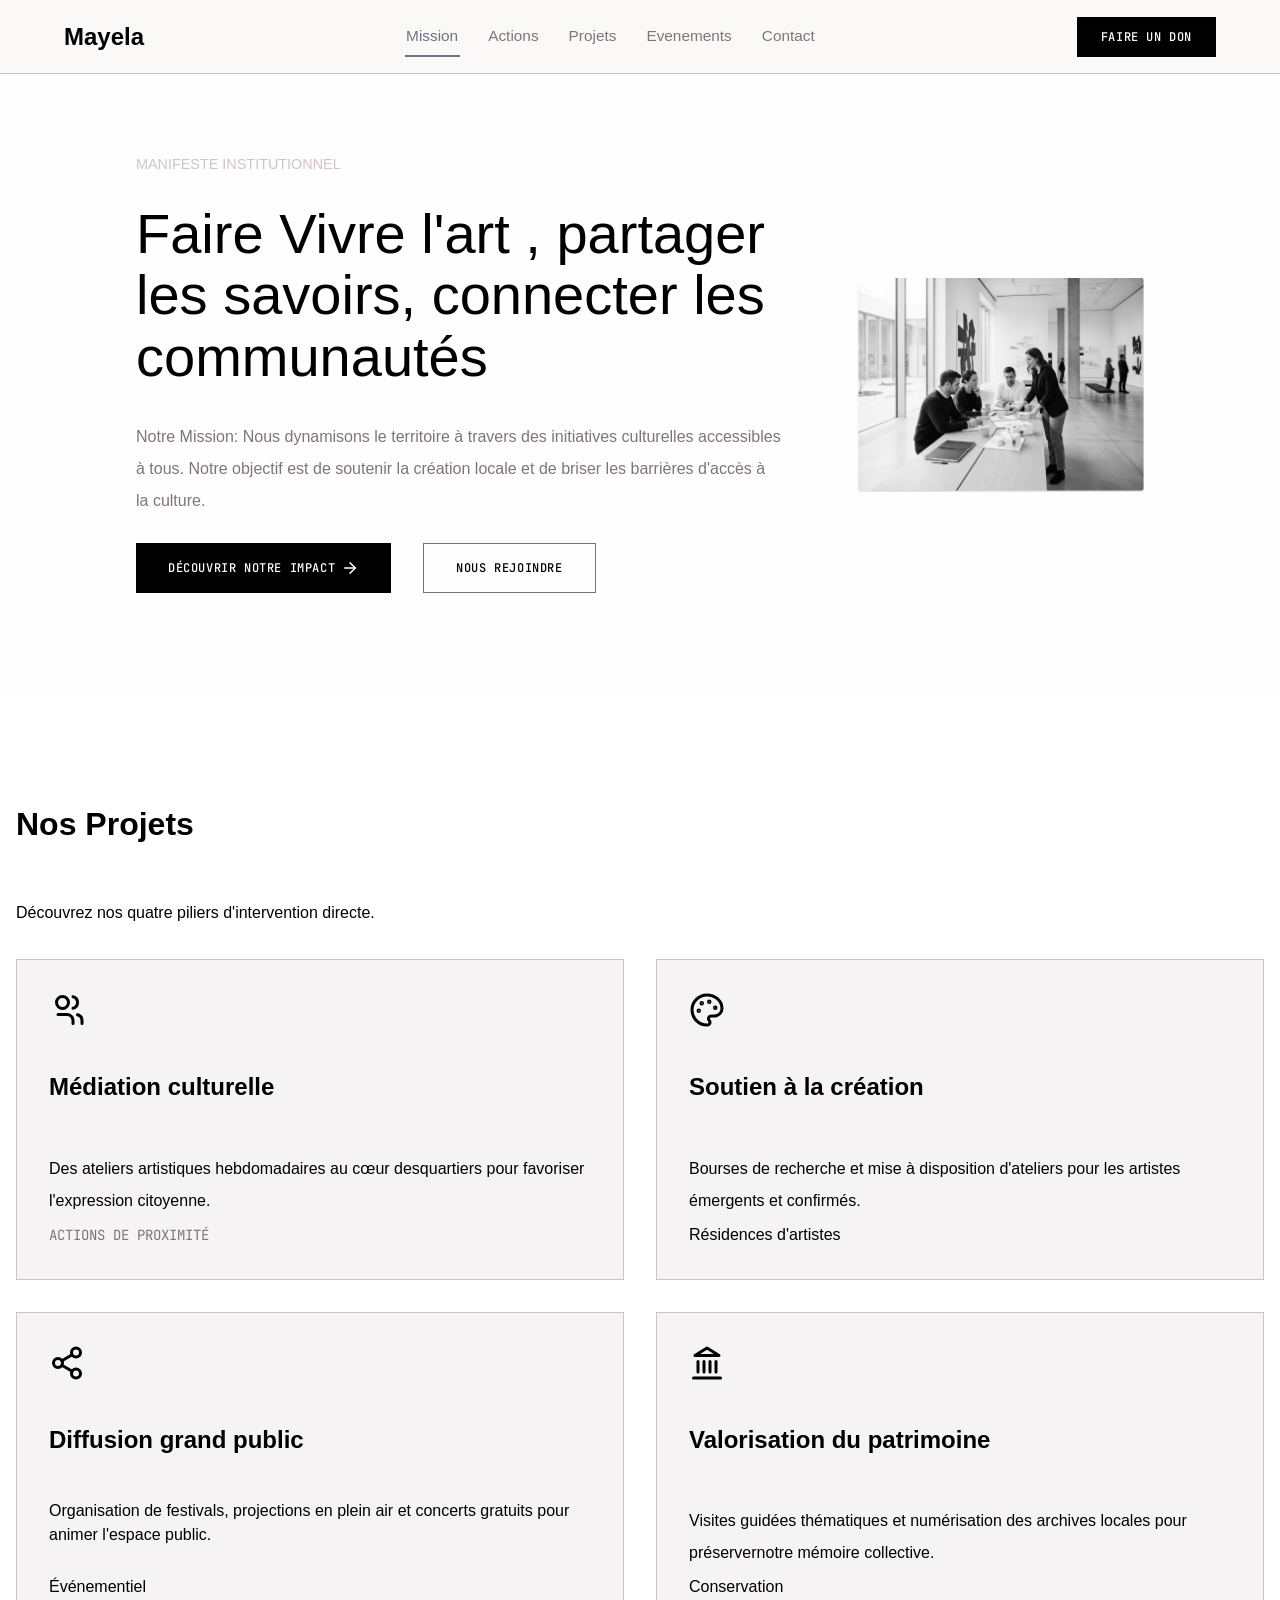
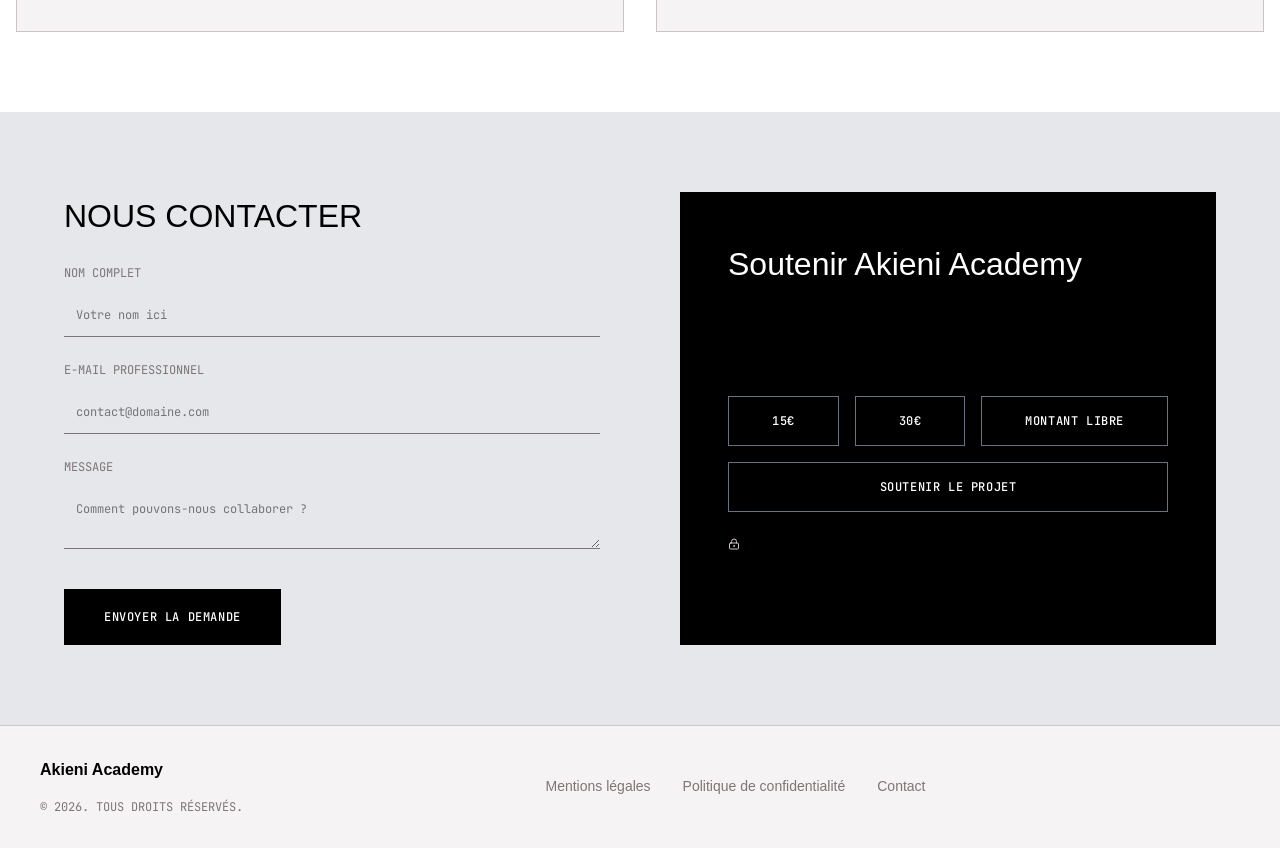
==== commit a0c6cc99: "Jai apporté les modifications demandées" ====
--- a/index.html
+++ b/index.html
@@ -1,5 +1,5 @@
 <!DOCTYPE html>
-<html lang="fr">
+<html lang="en">
 
 <head>
     <meta charset="UTF-8">
@@ -9,11 +9,12 @@
     <link rel="preconnect" href="https://fonts.googleapis.com">
     <link rel="preconnect" href="https://fonts.gstatic.com" crossorigin>
     <link
-        href="https://fonts.googleapis.com/css2?family=Hanken+Grotesk:ital,wght@0,100..900;1,100..900&family=JetBrains+Mono:ital,wght@0,100..800;1,100..800&display=swap"
+        href="https://fonts.googleapis.com/css2?family=Inter:ital,opsz,wght@0,14..32,100..900;1,14..32,100..900&family=JetBrains+Mono:ital,wght@0,100..800;1,100..800&display=swap"
         rel="stylesheet">
 
     <link rel="stylesheet" href="css/index.css">
-    <link rel="stylesheet" href="css/sections/newsletter.css">
+    <link rel="stylesheet" href="css/tools/layout.css">
+    <link rel="stylesheet" href="css/sections/form.css">
 </head>
 
 <body>
@@ -22,17 +23,18 @@
 
     <nav class="navbar_bloc">
         <div class="base_width">
-            <div class="navbar_logo">
-                mayela
-            </div>
-            <ul class="navebar_links">
-                <li><a href="#missions">mission</a></li>
-                <li><a href="#projets">projets</a></li>
-                <li><a href="#evenements">evenements</a></li>
-                <li><a href="#contact">contact</a></li>
-            </ul>
-            <button class="navbar_btn_don button__small button-primary">Faire un don</button>
-        </div>
+                <div class="navbar_logo">
+                    mayela
+                </div>
+                <ul class="navebar_links">
+                    <li><a href="#missions">mission</a></li>
+                    <li><a href="#actions">actions</a></li>
+                    <li><a href="#projets">projets</a></li>
+                    <li><a href="#evenements">evenements</a></li>
+                    <li><a href="#contact">contact</a></li>
+                </ul>
+                 <button class="navbar_btn_don button__small button-primary">Faire un don</button>
+            </div>
 
     </nav>
 
@@ -41,28 +43,26 @@
 
 
     <header class="layout-base base_width">
-
+      
     </header>
 
     <main>
-
+        
 
         <section class="hero_section" id="missions">
-            <div class="principal_container base_width ">
-                <div class="left_box">
+              <div class="principal_container base_width ">
+                 <div class="left_box">
                     <div class="small_title">MANIFESTE INSTITUTIONNEL</div>
                     <h1>Faire Vivre l'art , partager <br>les savoirs, connecter les <br> communautés</h1>
-                    <p class="description-title"> Notre Mission: Nous dynamisons le territoire à travers des initiatives
-                        culturelles accessibles à tous. Notre objectif est de soutenir la création locale et de briser
-                        les barrières d'accès à la culture.</p>
-
+                    <p class="description-title"> Notre Mission: Nous dynamisons le territoire à travers des initiatives culturelles accessibles à tous. Notre objectif est de soutenir la création locale et de briser les barrières d'accès à la culture.</p>
+                
 
                     <div class="btn-group ">
                         <button class="button__icon button-primary">
                             Découvrir notre impact
-                            <svg xmlns="http://www.w3.org/2000/svg" width="18" height="18" viewBox="0 0 24 24"
-                                fill="none" stroke="currentColor" stroke-width="2" stroke-linecap="round"
-                                stroke-linejoin="round" class="lucide lucide-arrow-right-icon lucide-arrow-right">
+                            <svg xmlns="http://www.w3.org/2000/svg" width="18" height="18" viewBox="0 0 24 24" fill="none"
+                                stroke="currentColor" stroke-width="2" stroke-linecap="round" stroke-linejoin="round"
+                                class="lucide lucide-arrow-right-icon lucide-arrow-right">
                                 <path d="M5 12h14" />
                                 <path d="m12 5 7 7-7 7" />
                             </svg>
@@ -72,188 +72,114 @@
                 </div>
 
                 <div class="right-box">
-                    <img src="ressources/img/img.png" alt="image">
-                </div>
-
-
-            </div>
+                        <img src="ressources/img/img.png" alt="image" >
+                </div>
+               
+
+              </div>
         </section>
 
 
-        <section class="layout-base" id="projets">
-            <div class="flex column flex-start">
-                <h2>Nos Projets</h2>
-                <p class="card-description">Découvrez nos quatre piliers d'intervention directe.</p>
-            </div>
-            <br>
-            <div class="projects-grid">
-                <div class="card">
-                    <div class="card-top">
-                        <div class="flex column">
-                            <svg xmlns="http://www.w3.org/2000/svg" viewBox="0 0 24 24" fill="none"
-                                stroke="currentColor" stroke-width="2" stroke-linecap="round" stroke-linejoin="round"
-                                class="card-icon">
-                                <path d="M16 21v-2a4 4 0 0 0-4-4H6a4 4 0 0 0-4 4v2" />
-                                <circle cx="9" cy="7" r="4" />
-                                <path d="M22 21v-2a4 4 0 0 0-3-3.87" />
-                                <path d="M16 3.13a4 4 0 010 7.75" />
-                            </svg>
-                            <h3 class="card-title">Médiation culturelle</h3>
-                            <p class="card-description">Des ateliers artistiques hebdomadaires au cœur
-                                desquartiers pour favoriser l'expression citoyenne.</p>
-                        </div>
-                    </div>
-                    <div class="card-bottom">
-                        <span class="card-label">Actions de proximité</span>
-                    </div>
-                </div>
-                <div class="card">
-                    <div class="card-top">
-                        <div class="flex column">
-                            <svg xmlns="http://www.w3.org/2000/svg" viewBox="0 0 24 24" fill="none"
-                                stroke="currentColor" stroke-width="2" stroke-linecap="round" stroke-linejoin="round"
-                                class="card-icon">
-                                <path d="M12 22a1 1 0 0 1 0-20 10 9 0 0 1 10 9 5 5 0 0 1-5 5h-2.25a1.75
-                    1.75 0 00-1.4 2.8l.3.4a1.75 1.75 0 0 1-1.4 2.8z" />
-                                <circle cx="13.5" cy="6.5" r=".5" fill="currentColor" />
-                                <circle cx="17.5" cy="10.5" r=".5" fill="currentColor" />
-                                <circle cx="6.5" cy="12.5" r=".5" fill="currentColor" />
-                                <circle cx="8.5" cy="7.5" r=".5" fill="currentColor" />
-                            </svg>
-                            <h3 class="card-title">Soutien à la création</h3>
-                            <p class="card-description">Bourses de recherche et mise à disposition
-                                d'ateliers pour les artistes émergents et confirmés.</p>
-                        </div>
-                    </div>
-                    <div class="card-bottom">
-                        <span class="card-label">Résidences d'artistes</span>
-                    </div>
-                </div>
-                <div class="card">
-                    <div class="card-top">
-                        <div class="flex column">
-                            <svg xmlns="http://www.w3.org/2000/svg" viewBox="0 0 24 24" fill="none"
-                                stroke="currentColor" stroke-width="2" stroke-linecap="round" stroke-linejoin="round"
-                                class="card-icon">
-                                <circle cx="18" cy="5" r="3" />
-                                <circle cx="6" cy="12" r="3" />
-                                <circle cx="18" cy="19" r="3" />
-                                <line x1="8.59" x2="15.42" y1="13.51" y2="17.49" />
-                                <line x1="15.41" x2="8.59" y1="6.51" y2="10.49" />
-                            </svg>
-                            <h3 class="card-title">Diffusion grand public</h3>
-                            <p class="card-description">Organisation de festivals, projections en plein air et
-                                concerts gratuits pour animer l'espace public.</p>
-                        </div>
-                    </div>
-                    <div class="card-bottom">
-                        <span class="card-label">Événementiel</span>
-                    </div>
-                </div>
-                <div class="card">
-                    <div class="card-top">
-                        <div class="flex column">
-                            <svg xmlns="http://www.w3.org/2000/svg" viewBox="0 0 24 24" fill="none"
-                                stroke="currentColor" stroke-width="2" stroke-linecap="round" stroke-linejoin="round"
-                                class="card-icon">
-                                <line x1="3" x2="21" y1="22" y2="22" />
-                                <line x1="6" x2="6" y1="18" y2="11" />
-                                <line x1="10" x2="10" y1="18" y2="11" />
-                                <line x1="14" x2="14" y1="18" y2="11" />
-                                <line x1="18" x2="18" y1="18" y2="11" />
-                                <polygon points="12 2 20 7 4 7" />
-                            </svg>
-                            <h3 class="card-title">Valorisation du patrimoine</h3>
-                            <p class="card-description">Visites guidées thématiques et numérisation des
-                                archives locales pour préservernotre mémoire collective.</p>
-                        </div>
-                    </div>
-                    <div class="card-bottom">
-                        <span class="card-label">Conservation</span>
-                    </div>
-                </div>
-            </div>
-        </section>
-
-        <!-- Agenda -->
-        <section id="evenements">
-            <div class="agenda-wrapper layout-base">
-                <div class="agenda-left">
-                    <h2 class="agenda-left-title">
-                        L'Agenda
-                    </h2>
-                    <p class="agenda-left-description">
-                        Participez à nos prochains rendez-vous culturels. Entrée libre dans la limite des places
-                        disponibles.
-                    </p>
-                </div>
-                <div class="agenda-right">
-                    <div class="agenda-right-wrapper">
-                        <div class="agenda-item">
-                            <div class="agenda-item-left">
-                                <span>15 OCT</span>
-                                <span>2026</span>
-                            </div>
-                            <div class="agenda-item-right">
-                                <h3 class="agenda-item-right-title">Vernissage de l'exposition collective</h3>
-                                <span class="agenda-item-right-meta">18h30 — Galerie Centrale</span>
-                            </div>
-                            <svg xmlns="http://www.w3.org/2000/svg" viewBox="0 0 24 24" fill="none"
-                                stroke="currentColor" stroke-width="2" stroke-linecap="round" stroke-linejoin="round"
-                                class="agenda-item__icon">
-                                <path d="m9 18 6-6-6-6" />
-                            </svg>
-                        </div>
-                        <!--  -->
-                        <div class="agenda-item">
-                            <div class="agenda-item-left">
-                                <span>08 NOV</span>
-                                <span>2026</span>
-                            </div>
-                            <div class="agenda-item-right">
-                                <h3 class="agenda-item-right-title">Conférence "Culture pour tous"</h3>
-                                <span class="agenda-item-right-meta">
-                                    14h00 — Auditorium
-                                </span>
-                            </div>
-                            <svg xmlns="http://www.w3.org/2000/svg" viewBox="0 0 24 24" fill="none"
-                                stroke="currentColor" stroke-width="2" stroke-linecap="round" stroke-linejoin="round"
-                                class="agenda-item__icon">
-                                <path d="m9 18 6-6-6-6" />
-                            </svg>
-                        </div>
-                        <!--  -->
-                        <div class="agenda-item">
-                            <div class="agenda-item-left">
-                                <span>05 DÉC</span>
-                                <span>2026</span>
-                            </div>
-                            <div class="agenda-item-right">
-                                <h3 class="agenda-item-right-title">
-                                    Spectacle vivant et restitution
-                                </h3>
-                                <span class="agenda-item-right-meta">
-                                    20h00 — Grand Théâtre
-                                </span>
-                            </div>
-                            <svg xmlns="http://www.w3.org/2000/svg" viewBox="0 0 24 24" fill="none"
-                                stroke="currentColor" stroke-width="2" stroke-linecap="round" stroke-linejoin="round"
-                                class="agenda-item__icon">
-                                <path d="m9 18 6-6-6-6" />
-                            </svg>
-                        </div>
-                    </div>
-                </div>
-            </div>
-        </section>
-      
-  
-  
+        <!-- Commencer sur la version mobile (mobile-first) pour le responsive -->
+        <!-- layout-base pour l'espace [padding] par default -->
+<section class="layout-base">
+    <div class="flex column flex-start">
+        <h2>Nos Projets</h2>
+        <p class="card-description">Découvrez nos quatre piliers d'intervention directe.</p>
+    </div>
+        <br />
+    <div class="projects-grid">
+        <div class="card">
+            <div class="card-top">
+                <div class="flex column">
+                    <svg xmlns="http://www.w3.org/2000/svg" viewBox="0 0 24 24" fill="none"
+                    stroke="currentColor" stroke-width="2" stroke-linecap="round" stroke-linejoin="round"
+                    class="card-icon">
+                    <path d="M16 21v-2a4 4 0 0 0-4-4H6a44 0 0 0-4 4v2"/>
+                    <circle cx="9" cy="7" r="4"/>
+                    <path d="M22 21v-2a4 4 0 0 0-3-3.87"/>
+                    <path d="M16 3.13a4 4 0 01 0 7.75"/>
+                    </svg>
+                    <h3 class="card-title">Médiation culturelle</h3>
+                    <p class="card-description">Des ateliers artistiques hebdomadaires au cœur
+                    desquartiers pour favoriser l'expression citoyenne.</p>
+                </div>
+            </div>
+            <div class="card-bottom">
+                <span class="card-label">Actions de proximité</span>
+            </div>
+        </div>
+        <div class="card">
+            <div class="card-top">
+                <div class="flex column">
+                    <svg xmlns="http://www.w3.org/2000/svg" viewBox="0 0 24 24" fill="none"
+                    stroke="currentColor" stroke-width="2" stroke-linecap="round" stroke-linejoin="round"
+                    class="card-icon">
+                    <path d="M12 22a1 1 0 0 1 0-20 10 9 0 0 1 10 9 5 5 0 0 1-5 5h-2.25a1.75
+                    1.75 0 00-1.4 2.8l.3.4a1.75 1.75 0 0 1-1.4 2.8z"/>
+                    <circle cx="13.5" cy="6.5" r=".5" fill="currentColor"/>
+                    <circle cx="17.5" cy="10.5" r=".5" fill="currentColor"/>
+                    <circle cx="6.5" cy="12.5" r=".5" fill="currentColor"/>
+                    <circle cx="8.5" cy="7.5" r=".5" fill="currentColor"/>
+                    </svg>
+                    <h3 class="card-title">Soutien à la création</h3>
+                    <p class="card-description">Bourses de recherche et mise à disposition
+                    d'ateliers pour les artistes émergents et confirmés.</p>
+                </div>
+            </div>
+            <div class="card-bottom">
+              <spanclass="card-label">Résidences d'artistes</span>
+            </div>
+        </div>
+        <div class="card">
+            <div class="card-top">
+                <div class="flex column">
+                    <svg xmlns="http://www.w3.org/2000/svg" viewBox="0 0 24 24" fill="none"
+                    stroke="currentColor" stroke-width="2" stroke-linecap="round" stroke-linejoin="round"
+                    class="card-icon">
+                    <circle cx="18" cy="5" r="3"/>
+                    <circle cx="6" cy="12" r="3"/>
+                    <circle cx="18" cy="19" r="3"/>
+                    <line x1="8.59" x2="15.42" y1="13.51" y2="17.49"/>
+                    <line x1="15.41" x2="8.59" y1="6.51" y2="10.49"/>
+                    </svg>
+                    <h3 class="card-title">Diffusion grand public</h3>
+                    <pclass="card-description">Organisation de festivals, projections en plein air et
+                    concerts gratuits pour animer l'espace public.</p>
+                </div>
+            </div>
+            <div class="card-bottom">
+                <spanclass="card-label">Événementiel</span>
+            </div>
+        </div>
+        <div class="card">
+            <div class="card-top">
+                <div class="flex column">
+                    <svg xmlns="http://www.w3.org/2000/svg" viewBox="0 0 24 24" fill="none" stroke="currentColor" stroke-width="2" stroke-linecap="round" stroke-linejoin="round" class="card-icon">
+                    <line x1="3" x2="21" y1="22" y2="22"/>
+                    <line x1="6" x2="6" y1="18" y2="11"/>
+                    <line x1="10" x2="10" y1="18" y2="11"/>
+                    <line x1="14" x2="14" y1="18" y2="11"/>
+                    <line x1="18" x2="18" y1="18" y2="11"/>
+                    <polygon points="12 2 20 7 4 7"/>
+                    </svg>
+                    <h3 class="card-title">Valorisation du patrimoine</h3>
+                    <p class="card-description">Visites guidées thématiques et numérisation des
+                    archives locales pour préservernotre mémoire collective.</p>
+                </div>
+            </div>
+            <div class="card-bottom">
+             <spanclass="card-label">Conservation</span>
+            </div>
+        </div>
+    </div>
+</section>
+<!-- Agenda -->
  <!-- Début section NOUS CONTACTER : Grâsty Ghyvet SAMBA DINAULT -->
-  <section class="layout-base section form-section" id="contact">
+  <section class="layout-base section form-section">
     <div class="form-grid">
     <div class="flex column">
-        <form method="post" class="form">
+        <form action="" method="post" class="form">
             <h2 class="sustain-title">NOUS CONTACTER</h2>
             <div class="input-group">
                 <label for="fullname" class="input-label">NOM COMPLET</label>
@@ -286,80 +212,50 @@
             <button class="button button-secondary sustain-submit-btn">SOUTENIR LE PROJET</button>
         </div>
         <div class="sustain-badge">
-            <span></span>
+            <svg xmlns="http://www.w3.org/2000/svg" viewBox="0 0 24 24" fill="none" stroke="currentColor"
+                stroke-width="2" stroke-linecap="round" stroke-linejoin="round" class="sustain-logo">
+                <circle cx="12" cy="16" r="1" />
+                <rect x="3" y="10" width="18" height="12" rx="2" />
+                <path d="M7 10V7a5 5 0 0 1 10 0v3" />
+            </svg>
             <p>Paiement 100% sécurisé</p>
         </div>
     </div>
     </div>
   </section>
  <!-- Fin Section NOUS CONTACTER -->
-
-        <!-- Section newsletter -->
-        <section class="layout-base newsletter-section" id="newsletter">
-            <div class="base_width newsletter-content">
-                <img src="ressources/img/img.png" alt="Carnet" class="newsletter-icon">
-
-                <h2>Rejoignez le mouvement</h2>
-                <p class="card-description">
-                    Abonnez-vous pour recevoir les invitations à nos prochains
-                    vernissages et événements exclusifs.
-                </p>
-
-                <form class="form__newsletter">
-                    <fieldset>
-                        <legend>Newsletter</legend>
-                        <div class="input-group__newsletter">
-                            <input
-                                class="input__newsletter"
-                                id="newsletter-email"
-                                name="email"
-                                type="email"
-                                placeholder="votre@email.com"
-                                autocomplete="email"
-                                required
-                            >
-                        </div>
-                    </fieldset>
-                        <button class="button button-primary" type="submit">
-                        S'inscrire
-                    </button>
-                </form>
-            </div>
-</section>
-
     </main>
     <!-- le pied de page -->
     <footer class="site-footer">
-        <div class="footer-inner layout-narrow">
-
-            <div class="flex column">
-                <span class="footer-brand-name">Akieni Academy</span>
-                <span class="footer-brand-tagline">© 2026. Tous droits réservés.</span>
-            </div>
-
-            <nav class="footer-links">
-                <a href="#">Mentions légales</a>
-                <a href="#">Politique de confidentialité</a>
-                <a href="#">Contact</a>
-            </nav>
+  <div class="footer-inner layout-narrow">
+
+    <div class="flex column">
+      <span class="footer-brand-name">Akieni Academy</span>
+      <span class="footer-brand-tagline">© 2026. Tous droits réservés.</span>
+    </div>
+
+    <nav class="footer-links">
+      <a href="#">Mentions légales</a>
+      <a href="#">Politique de confidentialité</a>
+      <a href="#">Contact</a>
+    </nav>
 
     <div class="footer-socials">
-      <a href="#" class="social-link" aria-label="LinkedIn">
-        <svg xmlns="http://www.w3.org/2000/svg" class="social-link__icon" viewBox="0 0 24 24" fill="none" stroke="currentColor" stroke-width="2" stroke-linecap="round" stroke-linejoin="round">
+      <a href="#" aria-label="LinkedIn">
+        <svg xmlns="http://www.w3.org/2000/svg" viewBox="0 0 24 24" fill="none" stroke="currentColor" stroke-width="2" stroke-linecap="round" stroke-linejoin="round">
           <path d="M16 8a6 6 0 0 1 6 6v7h-4v-7a2 2 0 0 0-2-2 2 2 0 0 0-2 2v7h-4v-7a6 6 0 0 1 6-6z"/>
           <rect width="4" height="12" x="2" y="9"/>
           <circle cx="4" cy="4" r="2"/>
         </svg>
       </a>
-      <a href="#" class="social-link" aria-label="Twitter">
-        <svg xmlns="http://www.w3.org/2000/svg" class="social-link__icon" viewBox="0 0 24 24" fill="none" stroke="currentColor" stroke-width="2" stroke-linecap="round" stroke-linejoin="round">
+      <a href="#" aria-label="Twitter">
+        <svg xmlns="http://www.w3.org/2000/svg" viewBox="0 0 24 24" fill="none" stroke="currentColor" stroke-width="2" stroke-linecap="round" stroke-linejoin="round">
           <path d="M22 4s-.7 2.1-2 3.4c1.6 10-9.4 17.3-18 11.6 2.2.1 4.4-.6 6-2C3 15.5 1.5 9.9 2 6c2.2 2.6 5.6 4.1 9 4-.9-4.2 4-6.6 7-3.8 1.1 0 3-1.2 3-1.2z"/>
         </svg>
       </a>
     </div>
 
-        </div>
-    </footer>
+  </div>
+</footer>
 </body>
-
 </html>
--- a/css/tools/layout.css
+++ b/css/tools/layout.css
@@ -0,0 +1,84 @@
+/* Definissez ici les pattern répétitive pour facilité l'intégration de vos sections */
+
+.layout-base {
+  padding-inline: var(--space-base);
+}
+
+.layout-narrow {
+  max-width: 1400px;
+  width: 100%;
+  margin: 0 auto;
+  padding-inline: var(--container-padding);
+  margin-inline: auto;
+}
+
+.flex {
+  display: flex;
+  gap: var(--space-base);
+}
+
+.flex-start {
+  align-items: start;
+}
+
+.column {
+  flex-direction: column;
+}
+
+section {
+  padding-block: var(--space-section);
+}
+
+/* MINI AJUSTEMENT DES TAILLES */
+h1,
+h2,
+h3,
+h4 {
+  color: var(--primary-color);
+  margin-top: 1.7rem;
+  margin-bottom: 1.7rem;
+}
+
+h1 {
+  font-size: 3.5rem;
+}
+h2 {
+  font-size: 2rem;
+}
+
+@media screen and (max-width: 768px) {
+  h1 {
+    font-size: 3rem;
+  }
+  h2 {
+    font-size: 1.5rem;
+  }
+}
+
+@media screen and (max-width: 375px) {
+  h1 {
+    font-size: 2.5rem;
+  }
+  h2 {
+    font-size: 1rem;
+  }
+}
+
+/* BLOC DE DELIMITATION GLOBAL */
+.base_width {
+  width: 90%;
+  margin: auto;
+}
+
+.base_width_small {
+  width: 70%;
+  margin: auto;
+}
+
+@media screen and (max-width: 375px) {
+  .base_width,
+  .base_width_small {
+    width: 97%;
+    margin: auto;
+  }
+}
--- a/css/sections/form.css
+++ b/css/sections/form.css
@@ -0,0 +1,73 @@
+.form-grid {
+  display: grid;
+  grid-template-columns: 1fr;
+  gap: var(--space-xlg);
+}
+
+.form-section {
+  padding-inline: 4rem;
+  padding-block: var(--space-xlg);
+  background-color: #e5e7eb;
+}
+
+.form h2 {
+  margin-top: 0;
+}
+
+.sustain {
+  padding: 3rem;
+  display: flex;
+  background-color: black;
+  color: var(--color);
+}
+
+.sustain-item {
+  flex-direction: column;
+}
+
+.sustain-title {
+  margin-block: 0;
+  font-weight: 500;
+}
+
+.sustain-submit-btn {
+  color: var(--button-background-primary);
+}
+
+.sustain-group-btn {
+  flex-wrap: wrap;
+}
+
+.sustain-group-btn button,
+.sustain-submit-btn {
+  flex-grow: 1;
+  flex-shrink: 1;
+  color: var(--color);
+}
+
+/* Modifications */
+.sustain-logo {
+  width: 12px;
+  height: 12px;
+}
+
+.sustain-badge {
+  display: flex;
+  align-items: center;
+  gap: var(--space-sm);
+  color: var(--border-color-secondary);
+}
+
+.sustain-badge p {
+  font-size: 10px;
+  font-family: var(--font-mono);
+  text-transform: uppercase;
+  opacity: 0.8;
+}
+
+@media (min-width: 768px) {
+  .form-grid {
+    grid-template-columns: repeat(2, 1fr);
+    gap: var(--space-xlg);
+  }
+}
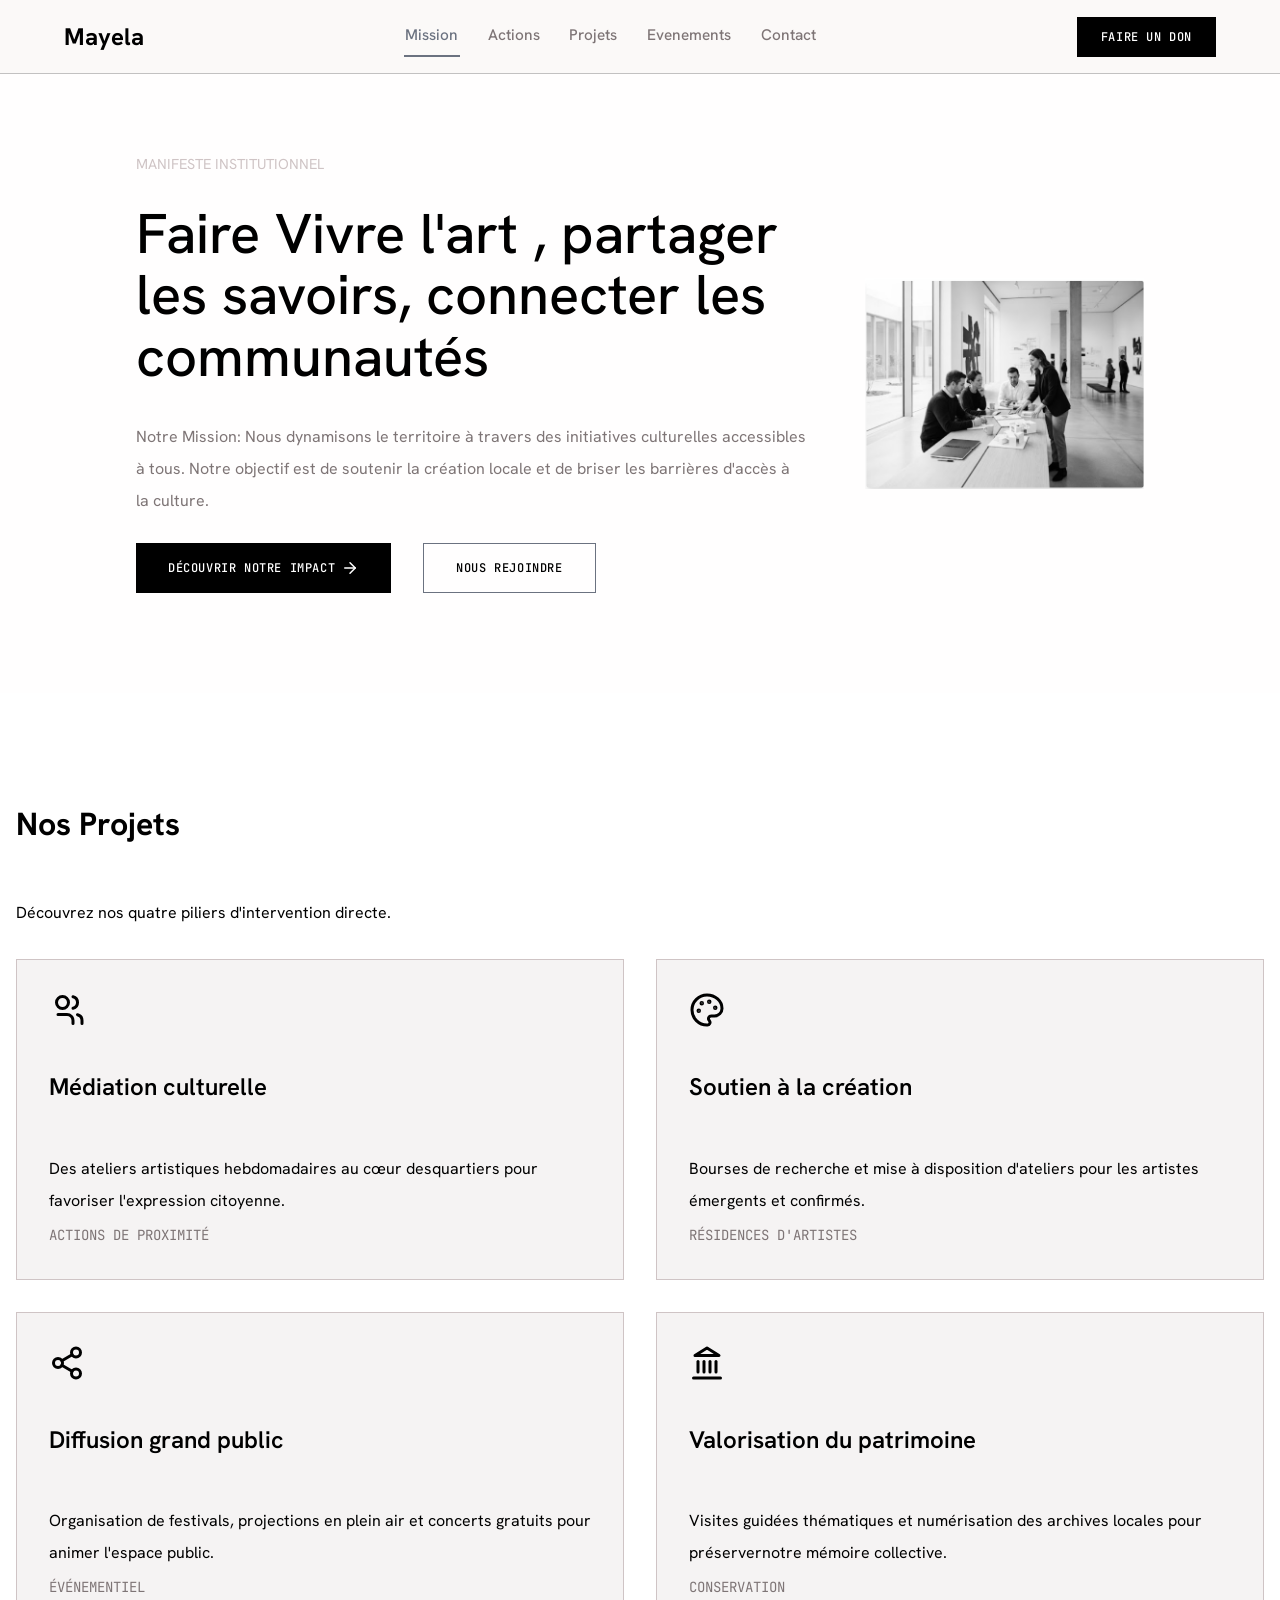
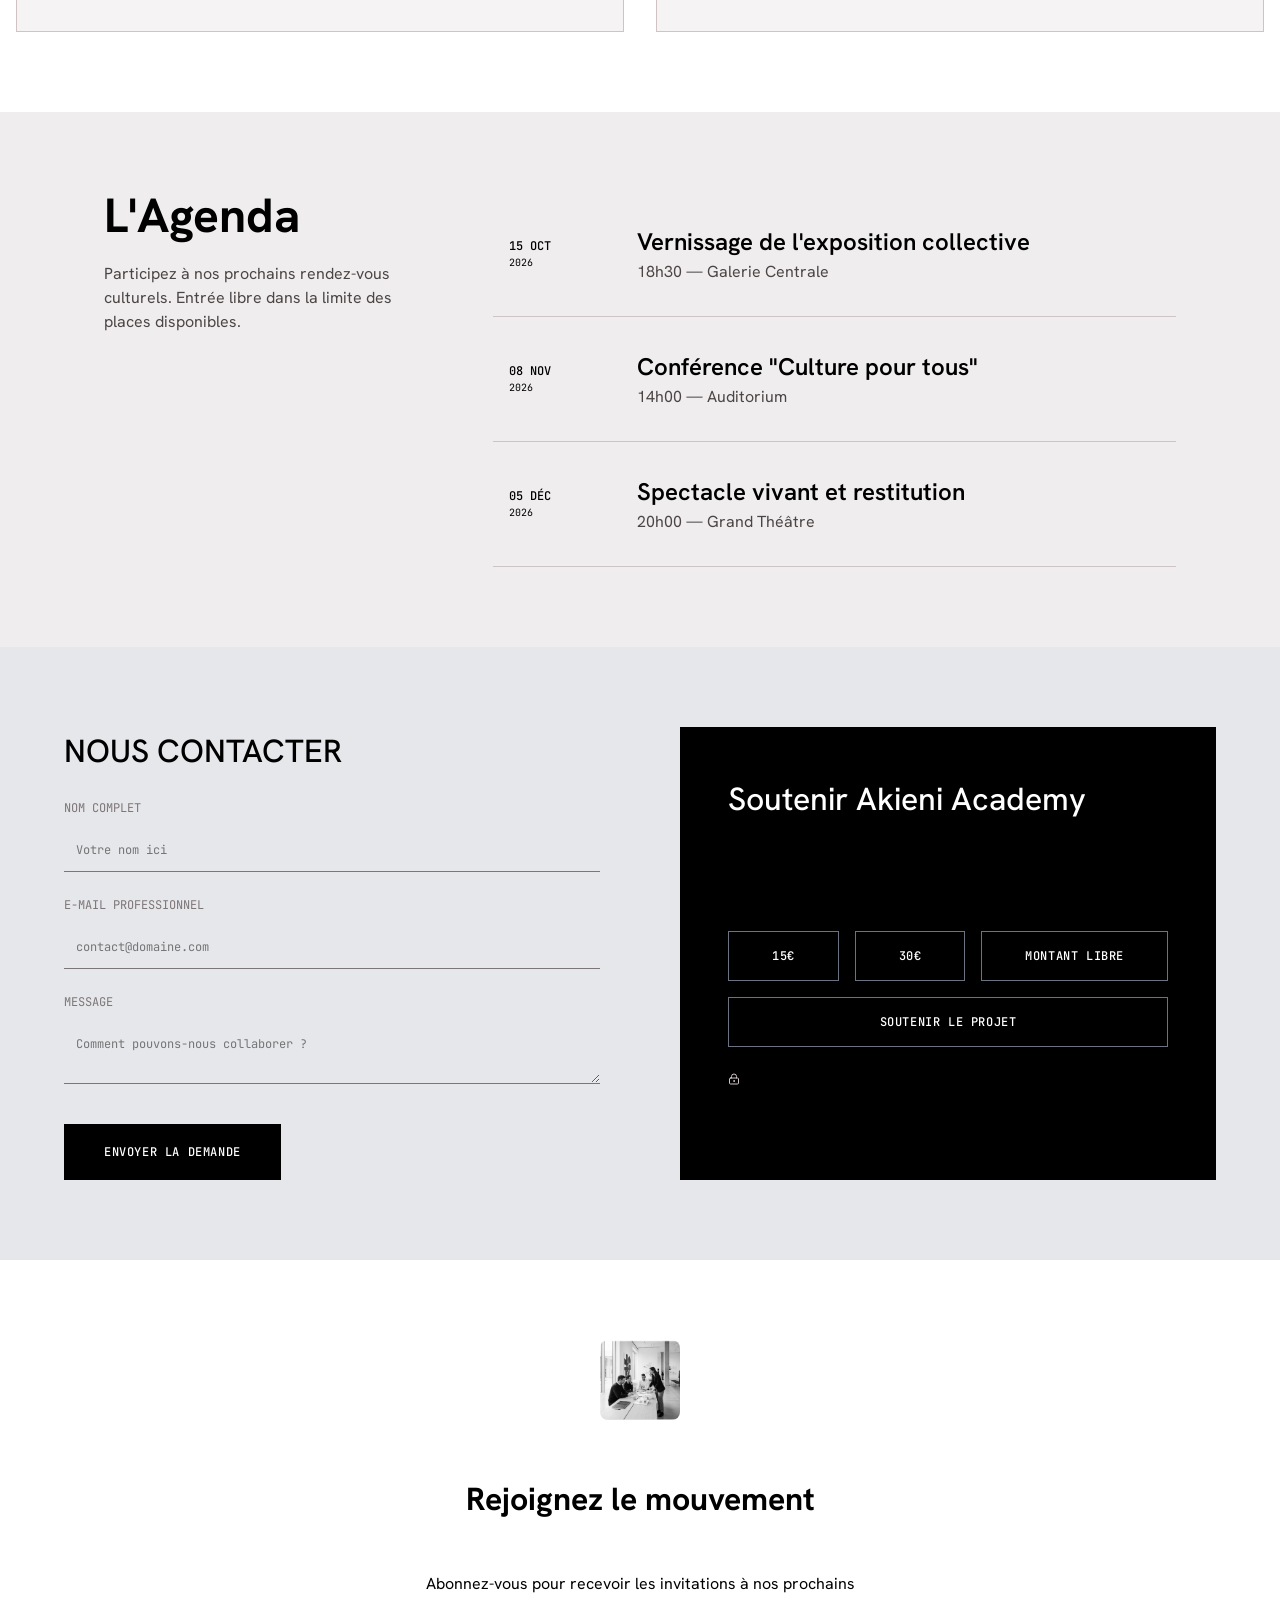
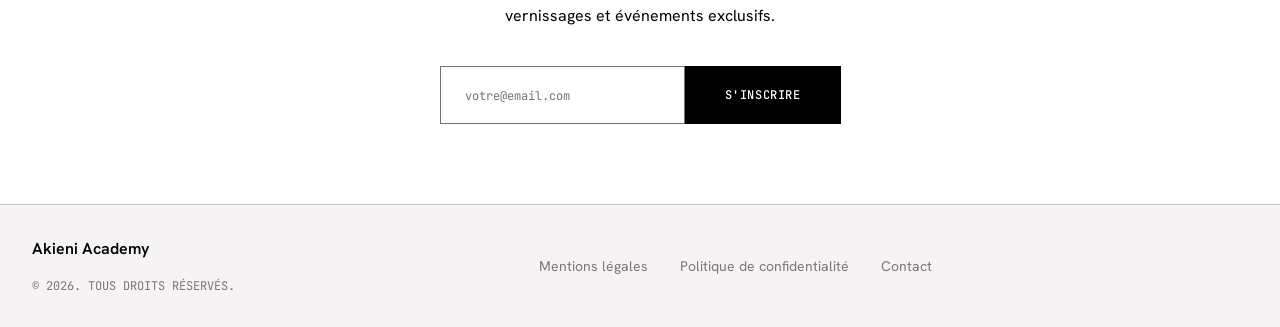
==== commit 8f45e355: "Merge branch 'feat/form' of https://github.com/elyseeMB/ONG-GROUP-6-PROJET-1 into feat/form" ====
--- a/index.html
+++ b/index.html
@@ -9,12 +9,11 @@
     <link rel="preconnect" href="https://fonts.googleapis.com">
     <link rel="preconnect" href="https://fonts.gstatic.com" crossorigin>
     <link
-        href="https://fonts.googleapis.com/css2?family=Inter:ital,opsz,wght@0,14..32,100..900;1,14..32,100..900&family=JetBrains+Mono:ital,wght@0,100..800;1,100..800&display=swap"
+        href="https://fonts.googleapis.com/css2?family=Hanken+Grotesk:ital,wght@0,100..900;1,100..900&family=JetBrains+Mono:ital,wght@0,100..800;1,100..800&display=swap"
         rel="stylesheet">
 
     <link rel="stylesheet" href="css/index.css">
-    <link rel="stylesheet" href="css/tools/layout.css">
-    <link rel="stylesheet" href="css/sections/form.css">
+    <link rel="stylesheet" href="css/sections/newsletter.css">
 </head>
 
 <body>
@@ -23,18 +22,18 @@
 
     <nav class="navbar_bloc">
         <div class="base_width">
-                <div class="navbar_logo">
-                    mayela
-                </div>
-                <ul class="navebar_links">
-                    <li><a href="#missions">mission</a></li>
-                    <li><a href="#actions">actions</a></li>
-                    <li><a href="#projets">projets</a></li>
-                    <li><a href="#evenements">evenements</a></li>
-                    <li><a href="#contact">contact</a></li>
-                </ul>
-                 <button class="navbar_btn_don button__small button-primary">Faire un don</button>
-            </div>
+            <div class="navbar_logo">
+                mayela
+            </div>
+            <ul class="navebar_links">
+                <li><a href="#missions">mission</a></li>
+                <li><a href="#actions">actions</a></li>
+                <li><a href="#projets">projets</a></li>
+                <li><a href="#evenements">evenements</a></li>
+                <li><a href="#contact">contact</a></li>
+            </ul>
+            <button class="navbar_btn_don button__small button-primary">Faire un don</button>
+        </div>
 
     </nav>
 
@@ -43,26 +42,28 @@
 
 
     <header class="layout-base base_width">
-      
+
     </header>
 
     <main>
-        
+
 
         <section class="hero_section" id="missions">
-              <div class="principal_container base_width ">
-                 <div class="left_box">
+            <div class="principal_container base_width ">
+                <div class="left_box">
                     <div class="small_title">MANIFESTE INSTITUTIONNEL</div>
                     <h1>Faire Vivre l'art , partager <br>les savoirs, connecter les <br> communautés</h1>
-                    <p class="description-title"> Notre Mission: Nous dynamisons le territoire à travers des initiatives culturelles accessibles à tous. Notre objectif est de soutenir la création locale et de briser les barrières d'accès à la culture.</p>
-                
+                    <p class="description-title"> Notre Mission: Nous dynamisons le territoire à travers des initiatives
+                        culturelles accessibles à tous. Notre objectif est de soutenir la création locale et de briser
+                        les barrières d'accès à la culture.</p>
+
 
                     <div class="btn-group ">
                         <button class="button__icon button-primary">
                             Découvrir notre impact
-                            <svg xmlns="http://www.w3.org/2000/svg" width="18" height="18" viewBox="0 0 24 24" fill="none"
-                                stroke="currentColor" stroke-width="2" stroke-linecap="round" stroke-linejoin="round"
-                                class="lucide lucide-arrow-right-icon lucide-arrow-right">
+                            <svg xmlns="http://www.w3.org/2000/svg" width="18" height="18" viewBox="0 0 24 24"
+                                fill="none" stroke="currentColor" stroke-width="2" stroke-linecap="round"
+                                stroke-linejoin="round" class="lucide lucide-arrow-right-icon lucide-arrow-right">
                                 <path d="M5 12h14" />
                                 <path d="m12 5 7 7-7 7" />
                             </svg>
@@ -72,109 +73,183 @@
                 </div>
 
                 <div class="right-box">
-                        <img src="ressources/img/img.png" alt="image" >
-                </div>
-               
-
-              </div>
+                    <img src="ressources/img/img.png" alt="image">
+                </div>
+
+
+            </div>
         </section>
 
 
-        <!-- Commencer sur la version mobile (mobile-first) pour le responsive -->
-        <!-- layout-base pour l'espace [padding] par default -->
-<section class="layout-base">
-    <div class="flex column flex-start">
-        <h2>Nos Projets</h2>
-        <p class="card-description">Découvrez nos quatre piliers d'intervention directe.</p>
-    </div>
-        <br />
-    <div class="projects-grid">
-        <div class="card">
-            <div class="card-top">
-                <div class="flex column">
-                    <svg xmlns="http://www.w3.org/2000/svg" viewBox="0 0 24 24" fill="none"
-                    stroke="currentColor" stroke-width="2" stroke-linecap="round" stroke-linejoin="round"
-                    class="card-icon">
-                    <path d="M16 21v-2a4 4 0 0 0-4-4H6a44 0 0 0-4 4v2"/>
-                    <circle cx="9" cy="7" r="4"/>
-                    <path d="M22 21v-2a4 4 0 0 0-3-3.87"/>
-                    <path d="M16 3.13a4 4 0 01 0 7.75"/>
-                    </svg>
-                    <h3 class="card-title">Médiation culturelle</h3>
-                    <p class="card-description">Des ateliers artistiques hebdomadaires au cœur
-                    desquartiers pour favoriser l'expression citoyenne.</p>
-                </div>
-            </div>
-            <div class="card-bottom">
-                <span class="card-label">Actions de proximité</span>
-            </div>
-        </div>
-        <div class="card">
-            <div class="card-top">
-                <div class="flex column">
-                    <svg xmlns="http://www.w3.org/2000/svg" viewBox="0 0 24 24" fill="none"
-                    stroke="currentColor" stroke-width="2" stroke-linecap="round" stroke-linejoin="round"
-                    class="card-icon">
-                    <path d="M12 22a1 1 0 0 1 0-20 10 9 0 0 1 10 9 5 5 0 0 1-5 5h-2.25a1.75
-                    1.75 0 00-1.4 2.8l.3.4a1.75 1.75 0 0 1-1.4 2.8z"/>
-                    <circle cx="13.5" cy="6.5" r=".5" fill="currentColor"/>
-                    <circle cx="17.5" cy="10.5" r=".5" fill="currentColor"/>
-                    <circle cx="6.5" cy="12.5" r=".5" fill="currentColor"/>
-                    <circle cx="8.5" cy="7.5" r=".5" fill="currentColor"/>
-                    </svg>
-                    <h3 class="card-title">Soutien à la création</h3>
-                    <p class="card-description">Bourses de recherche et mise à disposition
-                    d'ateliers pour les artistes émergents et confirmés.</p>
-                </div>
-            </div>
-            <div class="card-bottom">
-              <spanclass="card-label">Résidences d'artistes</span>
-            </div>
-        </div>
-        <div class="card">
-            <div class="card-top">
-                <div class="flex column">
-                    <svg xmlns="http://www.w3.org/2000/svg" viewBox="0 0 24 24" fill="none"
-                    stroke="currentColor" stroke-width="2" stroke-linecap="round" stroke-linejoin="round"
-                    class="card-icon">
-                    <circle cx="18" cy="5" r="3"/>
-                    <circle cx="6" cy="12" r="3"/>
-                    <circle cx="18" cy="19" r="3"/>
-                    <line x1="8.59" x2="15.42" y1="13.51" y2="17.49"/>
-                    <line x1="15.41" x2="8.59" y1="6.51" y2="10.49"/>
-                    </svg>
-                    <h3 class="card-title">Diffusion grand public</h3>
-                    <pclass="card-description">Organisation de festivals, projections en plein air et
-                    concerts gratuits pour animer l'espace public.</p>
-                </div>
-            </div>
-            <div class="card-bottom">
-                <spanclass="card-label">Événementiel</span>
-            </div>
-        </div>
-        <div class="card">
-            <div class="card-top">
-                <div class="flex column">
-                    <svg xmlns="http://www.w3.org/2000/svg" viewBox="0 0 24 24" fill="none" stroke="currentColor" stroke-width="2" stroke-linecap="round" stroke-linejoin="round" class="card-icon">
-                    <line x1="3" x2="21" y1="22" y2="22"/>
-                    <line x1="6" x2="6" y1="18" y2="11"/>
-                    <line x1="10" x2="10" y1="18" y2="11"/>
-                    <line x1="14" x2="14" y1="18" y2="11"/>
-                    <line x1="18" x2="18" y1="18" y2="11"/>
-                    <polygon points="12 2 20 7 4 7"/>
-                    </svg>
-                    <h3 class="card-title">Valorisation du patrimoine</h3>
-                    <p class="card-description">Visites guidées thématiques et numérisation des
-                    archives locales pour préservernotre mémoire collective.</p>
-                </div>
-            </div>
-            <div class="card-bottom">
-             <spanclass="card-label">Conservation</span>
-            </div>
-        </div>
-    </div>
-</section>
-<!-- Agenda -->
+        <section class="layout-base">
+            <div class="flex column flex-start">
+                <h2>Nos Projets</h2>
+                <p class="card-description">Découvrez nos quatre piliers d'intervention directe.</p>
+            </div>
+            <br />
+            <div class="projects-grid">
+                <div class="card">
+                    <div class="card-top">
+                        <div class="flex column">
+                            <svg xmlns="http://www.w3.org/2000/svg" viewBox="0 0 24 24" fill="none"
+                                stroke="currentColor" stroke-width="2" stroke-linecap="round" stroke-linejoin="round"
+                                class="card-icon">
+                                <path d="M16 21v-2a4 4 0 0 0-4-4H6a44 0 0 0-4 4v2" />
+                                <circle cx="9" cy="7" r="4" />
+                                <path d="M22 21v-2a4 4 0 0 0-3-3.87" />
+                                <path d="M16 3.13a4 4 0 01 0 7.75" />
+                            </svg>
+                            <h3 class="card-title">Médiation culturelle</h3>
+                            <p class="card-description">Des ateliers artistiques hebdomadaires au cœur
+                                desquartiers pour favoriser l'expression citoyenne.</p>
+                        </div>
+                    </div>
+                    <div class="card-bottom">
+                        <span class="card-label">Actions de proximité</span>
+                    </div>
+                </div>
+                <div class="card">
+                    <div class="card-top">
+                        <div class="flex column">
+                            <svg xmlns="http://www.w3.org/2000/svg" viewBox="0 0 24 24" fill="none"
+                                stroke="currentColor" stroke-width="2" stroke-linecap="round" stroke-linejoin="round"
+                                class="card-icon">
+                                <path d="M12 22a1 1 0 0 1 0-20 10 9 0 0 1 10 9 5 5 0 0 1-5 5h-2.25a1.75
+                    1.75 0 00-1.4 2.8l.3.4a1.75 1.75 0 0 1-1.4 2.8z" />
+                                <circle cx="13.5" cy="6.5" r=".5" fill="currentColor" />
+                                <circle cx="17.5" cy="10.5" r=".5" fill="currentColor" />
+                                <circle cx="6.5" cy="12.5" r=".5" fill="currentColor" />
+                                <circle cx="8.5" cy="7.5" r=".5" fill="currentColor" />
+                            </svg>
+                            <h3 class="card-title">Soutien à la création</h3>
+                            <p class="card-description">Bourses de recherche et mise à disposition
+                                d'ateliers pour les artistes émergents et confirmés.</p>
+                        </div>
+                    </div>
+                    <div class="card-bottom">
+                        <span class="card-label">Résidences d'artistes</span>
+                    </div>
+                </div>
+                <div class="card">
+                    <div class="card-top">
+                        <div class="flex column">
+                            <svg xmlns="http://www.w3.org/2000/svg" viewBox="0 0 24 24" fill="none"
+                                stroke="currentColor" stroke-width="2" stroke-linecap="round" stroke-linejoin="round"
+                                class="card-icon">
+                                <circle cx="18" cy="5" r="3" />
+                                <circle cx="6" cy="12" r="3" />
+                                <circle cx="18" cy="19" r="3" />
+                                <line x1="8.59" x2="15.42" y1="13.51" y2="17.49" />
+                                <line x1="15.41" x2="8.59" y1="6.51" y2="10.49" />
+                            </svg>
+                            <h3 class="card-title">Diffusion grand public</h3>
+                            <p class="card-description">Organisation de festivals, projections en plein air et
+                                concerts gratuits pour animer l'espace public.</p>
+                        </div>
+                    </div>
+                    <div class="card-bottom">
+                        <span class="card-label">Événementiel</span>
+                    </div>
+                </div>
+                <div class="card">
+                    <div class="card-top">
+                        <div class="flex column">
+                            <svg xmlns="http://www.w3.org/2000/svg" viewBox="0 0 24 24" fill="none"
+                                stroke="currentColor" stroke-width="2" stroke-linecap="round" stroke-linejoin="round"
+                                class="card-icon">
+                                <line x1="3" x2="21" y1="22" y2="22" />
+                                <line x1="6" x2="6" y1="18" y2="11" />
+                                <line x1="10" x2="10" y1="18" y2="11" />
+                                <line x1="14" x2="14" y1="18" y2="11" />
+                                <line x1="18" x2="18" y1="18" y2="11" />
+                                <polygon points="12 2 20 7 4 7" />
+                            </svg>
+                            <h3 class="card-title">Valorisation du patrimoine</h3>
+                            <p class="card-description">Visites guidées thématiques et numérisation des
+                                archives locales pour préservernotre mémoire collective.</p>
+                        </div>
+                    </div>
+                    <div class="card-bottom">
+                        <span class="card-label">Conservation</span>
+                    </div>
+                </div>
+            </div>
+        </section>
+
+        <!-- Agenda -->
+        <section id="agenda">
+            <div class="agenda-wrapper layout-base">
+                <div class="agenda-left">
+                    <h2 class="agenda-left-title">
+                        L'Agenda
+                    </h2>
+                    <p class="agenda-left-description">
+                        Participez à nos prochains rendez-vous culturels. Entrée libre dans la limite des places
+                        disponibles.
+                    </p>
+                </div>
+                <div class="agenda-right">
+                    <div class="agenda-right-wrapper">
+                        <div class="agenda-item">
+                            <div class="agenda-item-left">
+                                <span>15 OCT</span>
+                                <span>2026</span>
+                            </div>
+                            <div class="agenda-item-right">
+                                <h4 class="agenda-item-right-title">Vernissage de l'exposition collective</h4>
+                                <span class="agenda-item-right-meta">18h30 — Galerie Centrale</span>
+                            </div>
+                            <svg xmlns="http://www.w3.org/2000/svg" viewBox="0 0 24 24" fill="none"
+                                stroke="currentColor" stroke-width="2" stroke-linecap="round" stroke-linejoin="round"
+                                class="agenda-item__icon">
+                                <path d="m9 18 6-6-6-6" />
+                            </svg>
+                        </div>
+                        <!--  -->
+                        <div class="agenda-item">
+                            <div class="agenda-item-left">
+                                <span>08 NOV</span>
+                                <span>2026</span>
+                            </div>
+                            <div class="agenda-item-right">
+                                <h4 class="agenda-item-right-title">Conférence "Culture pour tous"</h4>
+                                <span class="agenda-item-right-meta">
+                                    14h00 — Auditorium
+                                </span>
+                            </div>
+                            <svg xmlns="http://www.w3.org/2000/svg" viewBox="0 0 24 24" fill="none"
+                                stroke="currentColor" stroke-width="2" stroke-linecap="round" stroke-linejoin="round"
+                                class="agenda-item__icon">
+                                <path d="m9 18 6-6-6-6" />
+                            </svg>
+                        </div>
+                        <!--  -->
+                        <div class="agenda-item">
+                            <div class="agenda-item-left">
+                                <span>05 DÉC</span>
+                                <span>2026</span>
+                            </div>
+                            <div class="agenda-item-right">
+                                <h4 class="agenda-item-right-title">
+                                    Spectacle vivant et restitution
+                                </h4>
+                                <span class="agenda-item-right-meta">
+                                    20h00 — Grand Théâtre
+                                </span>
+                            </div>
+                            <svg xmlns="http://www.w3.org/2000/svg" viewBox="0 0 24 24" fill="none"
+                                stroke="currentColor" stroke-width="2" stroke-linecap="round" stroke-linejoin="round"
+                                class="agenda-item__icon">
+                                <path d="m9 18 6-6-6-6" />
+                            </svg>
+                        </div>
+                    </div>
+                </div>
+            </div>
+        </section>
+      
+  
+  
  <!-- Début section NOUS CONTACTER : Grâsty Ghyvet SAMBA DINAULT -->
   <section class="layout-base section form-section">
     <div class="form-grid">
@@ -224,38 +299,76 @@
     </div>
   </section>
  <!-- Fin Section NOUS CONTACTER -->
+
+        <!-- Section newsletter -->
+        <section class="layout-base newsletter-section" id="newsletter">
+            <div class="base_width newsletter-content">
+                <img src="ressources/img/img.png" alt="Carnet" class="newsletter-icon">
+
+                <h2>Rejoignez le mouvement</h2>
+                <p class="card-description">
+                    Abonnez-vous pour recevoir les invitations à nos prochains
+                    vernissages et événements exclusifs.
+                </p>
+
+                <form class="form__newsletter">
+                    <fieldset>
+                        <legend>Newsletter</legend>
+                        <div class="input-group__newsletter">
+                            <input
+                                class="input__newsletter"
+                                id="newsletter-email"
+                                name="email"
+                                type="email"
+                                placeholder="votre@email.com"
+                                autocomplete="email"
+                                required
+                            >
+                        </div>
+                    </fieldset>
+                        <button class="button button-primary" type="submit">
+                        S'inscrire
+                    </button>
+                </form>
+            </div>
+</section>
+
     </main>
     <!-- le pied de page -->
     <footer class="site-footer">
-  <div class="footer-inner layout-narrow">
-
-    <div class="flex column">
-      <span class="footer-brand-name">Akieni Academy</span>
-      <span class="footer-brand-tagline">© 2026. Tous droits réservés.</span>
-    </div>
-
-    <nav class="footer-links">
-      <a href="#">Mentions légales</a>
-      <a href="#">Politique de confidentialité</a>
-      <a href="#">Contact</a>
-    </nav>
-
-    <div class="footer-socials">
-      <a href="#" aria-label="LinkedIn">
-        <svg xmlns="http://www.w3.org/2000/svg" viewBox="0 0 24 24" fill="none" stroke="currentColor" stroke-width="2" stroke-linecap="round" stroke-linejoin="round">
-          <path d="M16 8a6 6 0 0 1 6 6v7h-4v-7a2 2 0 0 0-2-2 2 2 0 0 0-2 2v7h-4v-7a6 6 0 0 1 6-6z"/>
-          <rect width="4" height="12" x="2" y="9"/>
-          <circle cx="4" cy="4" r="2"/>
-        </svg>
-      </a>
-      <a href="#" aria-label="Twitter">
-        <svg xmlns="http://www.w3.org/2000/svg" viewBox="0 0 24 24" fill="none" stroke="currentColor" stroke-width="2" stroke-linecap="round" stroke-linejoin="round">
-          <path d="M22 4s-.7 2.1-2 3.4c1.6 10-9.4 17.3-18 11.6 2.2.1 4.4-.6 6-2C3 15.5 1.5 9.9 2 6c2.2 2.6 5.6 4.1 9 4-.9-4.2 4-6.6 7-3.8 1.1 0 3-1.2 3-1.2z"/>
-        </svg>
-      </a>
-    </div>
-
-  </div>
-</footer>
+        <div class="footer-inner layout-narrow">
+
+            <div class="flex column">
+                <span class="footer-brand-name">Akieni Academy</span>
+                <span class="footer-brand-tagline">© 2026. Tous droits réservés.</span>
+            </div>
+
+            <nav class="footer-links">
+                <a href="#">Mentions légales</a>
+                <a href="#">Politique de confidentialité</a>
+                <a href="#">Contact</a>
+            </nav>
+
+            <div class="footer-socials">
+                <a href="#" aria-label="LinkedIn">
+                    <svg xmlns="http://www.w3.org/2000/svg" viewBox="0 0 24 24" fill="none" stroke="currentColor"
+                        stroke-width="2" stroke-linecap="round" stroke-linejoin="round">
+                        <path d="M16 8a6 6 0 0 1 6 6v7h-4v-7a2 2 0 0 0-2-2 2 2 0 0 0-2 2v7h-4v-7a6 6 0 0 1 6-6z" />
+                        <rect width="4" height="12" x="2" y="9" />
+                        <circle cx="4" cy="4" r="2" />
+                    </svg>
+                </a>
+                <a href="#" aria-label="Twitter">
+                    <svg xmlns="http://www.w3.org/2000/svg" viewBox="0 0 24 24" fill="none" stroke="currentColor"
+                        stroke-width="2" stroke-linecap="round" stroke-linejoin="round">
+                        <path
+                            d="M22 4s-.7 2.1-2 3.4c1.6 10-9.4 17.3-18 11.6 2.2.1 4.4-.6 6-2C3 15.5 1.5 9.9 2 6c2.2 2.6 5.6 4.1 9 4-.9-4.2 4-6.6 7-3.8 1.1 0 3-1.2 3-1.2z" />
+                    </svg>
+                </a>
+            </div>
+
+        </div>
+    </footer>
 </body>
+
 </html>
--- a/css/sections/newsletter.css
+++ b/css/sections/newsletter.css
@@ -0,0 +1,26 @@
+.newsletter-section {
+  text-align: center;
+}
+
+.newsletter-content {
+  max-width: 500px;
+  margin: 0 auto;
+  display: flex;
+  flex-direction: column;
+  align-items: center;
+  gap: var(--space-sm);
+}
+
+.newsletter-icon {
+  width: 80px;
+  height: 80px;
+  object-fit: cover;
+  border-radius: 8px;
+  margin-bottom: var(--space-base);
+}
+
+.newsletter-content .form__newsletter {
+  width: 100%;
+  justify-content: center;
+  margin-top: var(--space-base);
+}
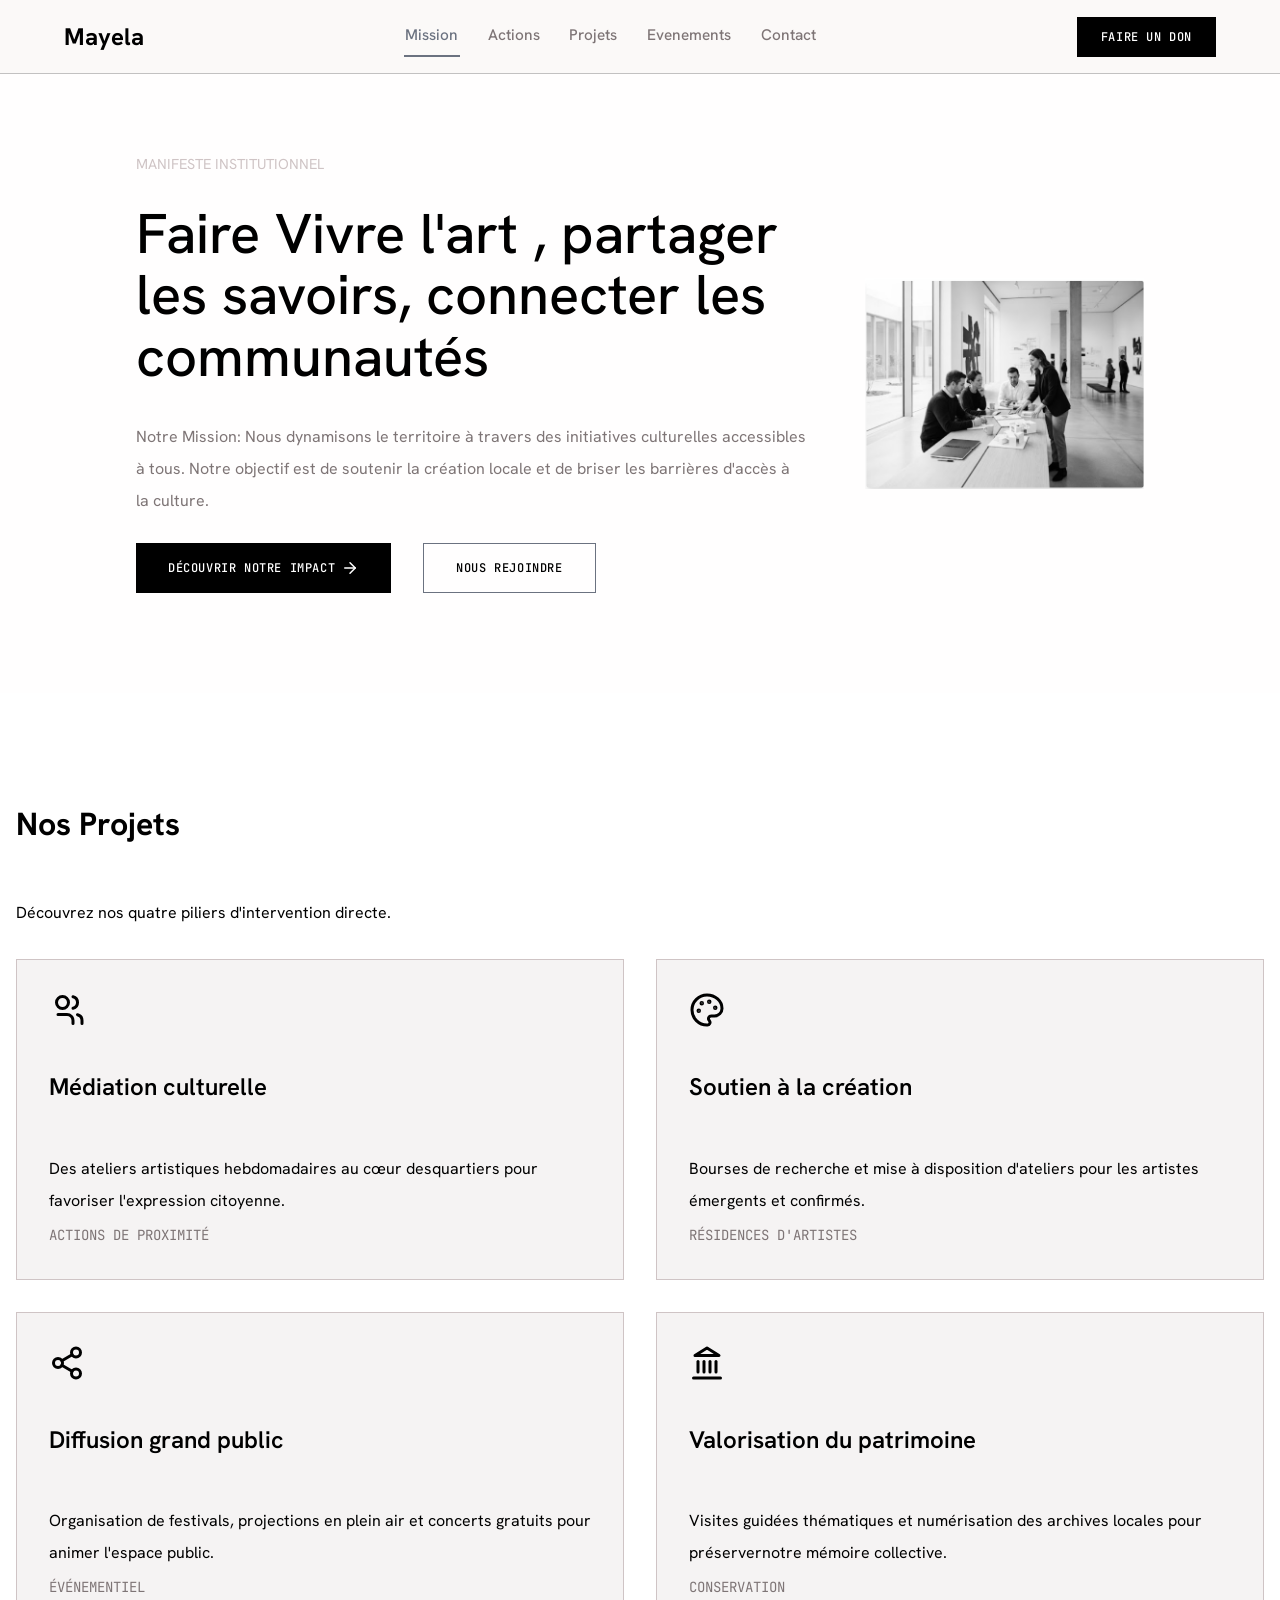
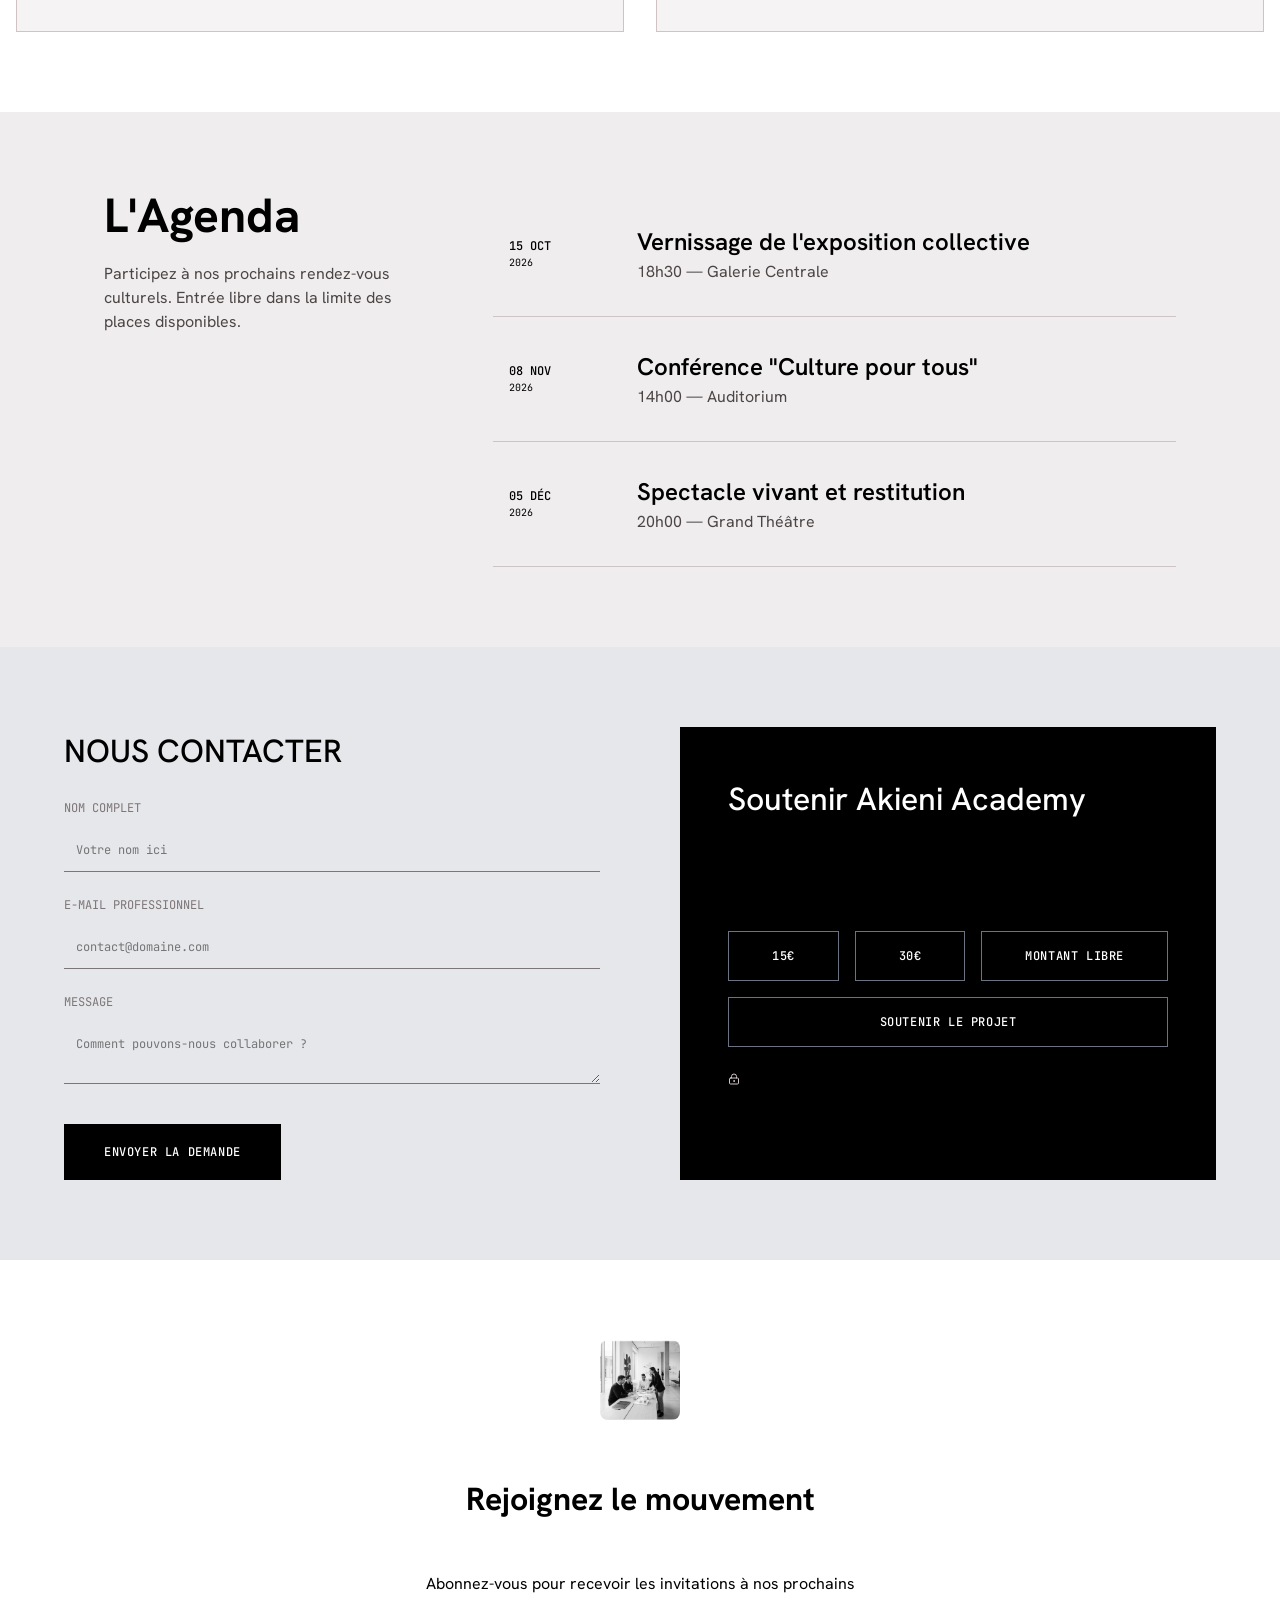
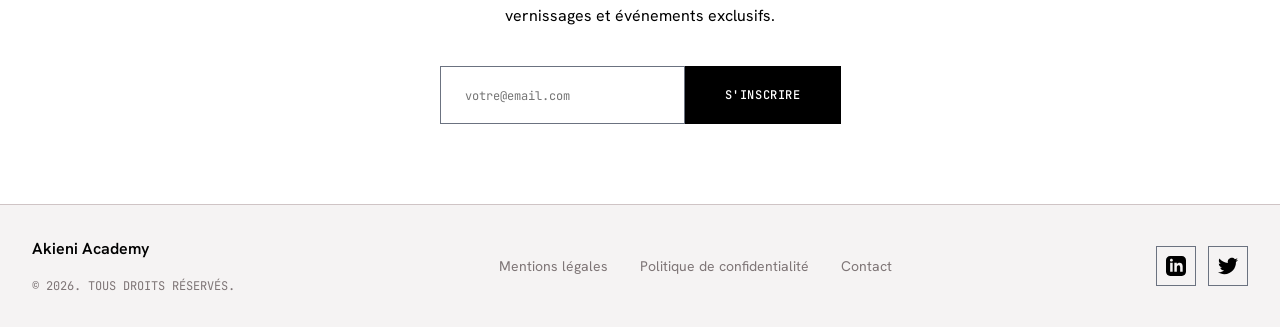
==== commit 08203971: "Merge branch 'main' into feat/form" ====
--- a/index.html
+++ b/index.html
@@ -247,58 +247,62 @@
                 </div>
             </div>
         </section>
-      
-  
-  
- <!-- Début section NOUS CONTACTER : Grâsty Ghyvet SAMBA DINAULT -->
-  <section class="layout-base section form-section">
-    <div class="form-grid">
-    <div class="flex column">
-        <form action="" method="post" class="form">
-            <h2 class="sustain-title">NOUS CONTACTER</h2>
-            <div class="input-group">
-                <label for="fullname" class="input-label">NOM COMPLET</label>
-                <input class="input" type="text" name="fullname" id="fullname" placeholder="Votre nom ici" required minlength="2">
-            </div>
-            <div class="input-group">
-                <label for="professional-mail" class="input-label" >E-MAIL PROFESSIONNEL</label>
-                <input class="input" type="email" name="professional-mail" id="professional-mail" placeholder="contact@domaine.com" required>
-            </div>
-            <div class="input-group">
-                <label for="message" class="input-label">MESSAGE</label>
-                <textarea class="textarea" name="message" id="message" required minlength="5" placeholder="Comment pouvons-nous collaborer ?"></textarea>
-            </div>
-            <div>
-                <button class="button button-primary">ENVOYER LA DEMANDE</button>
-            </div>
-        </form>
-    </div>
-    <div class="flex column sustain">
-        <div class="flex sustain-item">
-            <h2 class="sustain-title">Soutenir Akieni Academy</h2>
-            <p>Votre soutien finance nos ateliers gratuits et permet l'accès à la culture pour les publics les plus fragiles.</p>
-        </div>
-        <div class="flex sustain-group-btn">
-            <button class="button button-secondary">15€</button>
-            <button class="button button-secondary">30€</button>
-            <button class="button button-secondary">Montant libre</button>
-        </div>
-        <div class="flex">
-            <button class="button button-secondary sustain-submit-btn">SOUTENIR LE PROJET</button>
-        </div>
-        <div class="sustain-badge">
-            <svg xmlns="http://www.w3.org/2000/svg" viewBox="0 0 24 24" fill="none" stroke="currentColor"
-                stroke-width="2" stroke-linecap="round" stroke-linejoin="round" class="sustain-logo">
-                <circle cx="12" cy="16" r="1" />
-                <rect x="3" y="10" width="18" height="12" rx="2" />
-                <path d="M7 10V7a5 5 0 0 1 10 0v3" />
-            </svg>
-            <p>Paiement 100% sécurisé</p>
-        </div>
-    </div>
-    </div>
-  </section>
- <!-- Fin Section NOUS CONTACTER -->
+
+
+
+        <!-- Début section NOUS CONTACTER : Grâsty Ghyvet SAMBA DINAULT -->
+        <section class="layout-base section form-section">
+            <div class="form-grid">
+                <div class="flex column">
+                    <form action="" method="post" class="form">
+                        <h2 class="sustain-title">NOUS CONTACTER</h2>
+                        <div class="input-group">
+                            <label for="fullname" class="input-label">NOM COMPLET</label>
+                            <input class="input" type="text" name="fullname" id="fullname" placeholder="Votre nom ici"
+                                required minlength="2">
+                        </div>
+                        <div class="input-group">
+                            <label for="professional-mail" class="input-label">E-MAIL PROFESSIONNEL</label>
+                            <input class="input" type="email" name="professional-mail" id="professional-mail"
+                                placeholder="contact@domaine.com" required>
+                        </div>
+                        <div class="input-group">
+                            <label for="message" class="input-label">MESSAGE</label>
+                            <textarea class="textarea" name="message" id="message" required minlength="5"
+                                placeholder="Comment pouvons-nous collaborer ?"></textarea>
+                        </div>
+                        <div>
+                            <button class="button button-primary">ENVOYER LA DEMANDE</button>
+                        </div>
+                    </form>
+                </div>
+                <div class="flex column sustain">
+                    <div class="flex sustain-item">
+                        <h2 class="sustain-title">Soutenir Akieni Academy</h2>
+                        <p>Votre soutien finance nos ateliers gratuits et permet l'accès à la culture pour les publics
+                            les plus fragiles.</p>
+                    </div>
+                    <div class="flex sustain-group-btn">
+                        <button class="button button-secondary">15€</button>
+                        <button class="button button-secondary">30€</button>
+                        <button class="button button-secondary">Montant libre</button>
+                    </div>
+                    <div class="flex">
+                        <button class="button button-secondary sustain-submit-btn">SOUTENIR LE PROJET</button>
+                    </div>
+                    <div class="sustain-badge">
+                        <svg xmlns="http://www.w3.org/2000/svg" viewBox="0 0 24 24" fill="none" stroke="currentColor"
+                            stroke-width="2" stroke-linecap="round" stroke-linejoin="round" class="sustain-logo">
+                            <circle cx="12" cy="16" r="1" />
+                            <rect x="3" y="10" width="18" height="12" rx="2" />
+                            <path d="M7 10V7a5 5 0 0 1 10 0v3" />
+                        </svg>
+                        <p>Paiement 100% sécurisé</p>
+                    </div>
+                </div>
+            </div>
+        </section>
+        <!-- Fin Section NOUS CONTACTER -->
 
         <!-- Section newsletter -->
         <section class="layout-base newsletter-section" id="newsletter">
@@ -315,23 +319,16 @@
                     <fieldset>
                         <legend>Newsletter</legend>
                         <div class="input-group__newsletter">
-                            <input
-                                class="input__newsletter"
-                                id="newsletter-email"
-                                name="email"
-                                type="email"
-                                placeholder="votre@email.com"
-                                autocomplete="email"
-                                required
-                            >
+                            <input class="input__newsletter" id="newsletter-email" name="email" type="email"
+                                placeholder="votre@email.com" autocomplete="email" required>
                         </div>
                     </fieldset>
-                        <button class="button button-primary" type="submit">
+                    <button class="button button-primary" type="submit">
                         S'inscrire
                     </button>
                 </form>
             </div>
-</section>
+        </section>
 
     </main>
     <!-- le pied de page -->
@@ -350,19 +347,19 @@
             </nav>
 
             <div class="footer-socials">
-                <a href="#" aria-label="LinkedIn">
-                    <svg xmlns="http://www.w3.org/2000/svg" viewBox="0 0 24 24" fill="none" stroke="currentColor"
-                        stroke-width="2" stroke-linecap="round" stroke-linejoin="round">
-                        <path d="M16 8a6 6 0 0 1 6 6v7h-4v-7a2 2 0 0 0-2-2 2 2 0 0 0-2 2v7h-4v-7a6 6 0 0 1 6-6z" />
-                        <rect width="4" height="12" x="2" y="9" />
-                        <circle cx="4" cy="4" r="2" />
+                <a class="social-link" href="#" aria-label="LinkedIn">
+                    <svg class="social-link__icon" viewBox="0 0 24 24">
+                        <path
+                            d="M19 0h-14c-2.761 0-5 2.239-5 5v14c0 2.761 2.239 5 5 5h14c2.762 0 5-2.239 5-5v-14c0-2.761-2.238-5-5-5zm-11 19h-3v-11h3v11zm-1.5-12.268c-.966 0-1.75-.79-1.75-1.764s.784-1.764 1.75-1.764 1.75.79 1.75 1.764-.783 1.764-1.75 1.764zm13.5 12.268h-3v-5.604c0-3.368-4-3.113-4 0v5.604h-3v-11h3v1.765c1.396-2.586 7-2.777 7 2.476v6.759z">
+                        </path>
                     </svg>
                 </a>
-                <a href="#" aria-label="Twitter">
-                    <svg xmlns="http://www.w3.org/2000/svg" viewBox="0 0 24 24" fill="none" stroke="currentColor"
-                        stroke-width="2" stroke-linecap="round" stroke-linejoin="round">
+
+                <a class="social-link" href="#" aria-label="Twitter">
+                    <svg class="social-link__icon" viewBox="0 0 24 24">
                         <path
-                            d="M22 4s-.7 2.1-2 3.4c1.6 10-9.4 17.3-18 11.6 2.2.1 4.4-.6 6-2C3 15.5 1.5 9.9 2 6c2.2 2.6 5.6 4.1 9 4-.9-4.2 4-6.6 7-3.8 1.1 0 3-1.2 3-1.2z" />
+                            d="M24 4.557c-.883.392-1.832.656-2.828.775 1.017-.609 1.798-1.574 2.165-2.724-.951.564-2.005.974-3.127 1.195-.897-.957-2.178-1.555-3.594-1.555-3.179 0-5.515 2.966-4.797 6.045-4.091-.205-7.719-2.165-10.148-5.144-1.29 2.213-.669 5.108 1.523 6.574-.806-.026-1.566-.247-2.229-.616-.054 2.281 1.581 4.415 3.949 4.89-.693.188-1.452.232-2.224.084.626 1.956 2.444 3.379 4.6 3.419-2.07 1.623-4.678 2.348-7.29 2.04 2.179 1.397 4.768 2.212 7.548 2.212 9.142 0 14.307-7.721 13.995-14.646.962-.695 1.797-1.562 2.457-2.549z">
+                        </path>
                     </svg>
                 </a>
             </div>
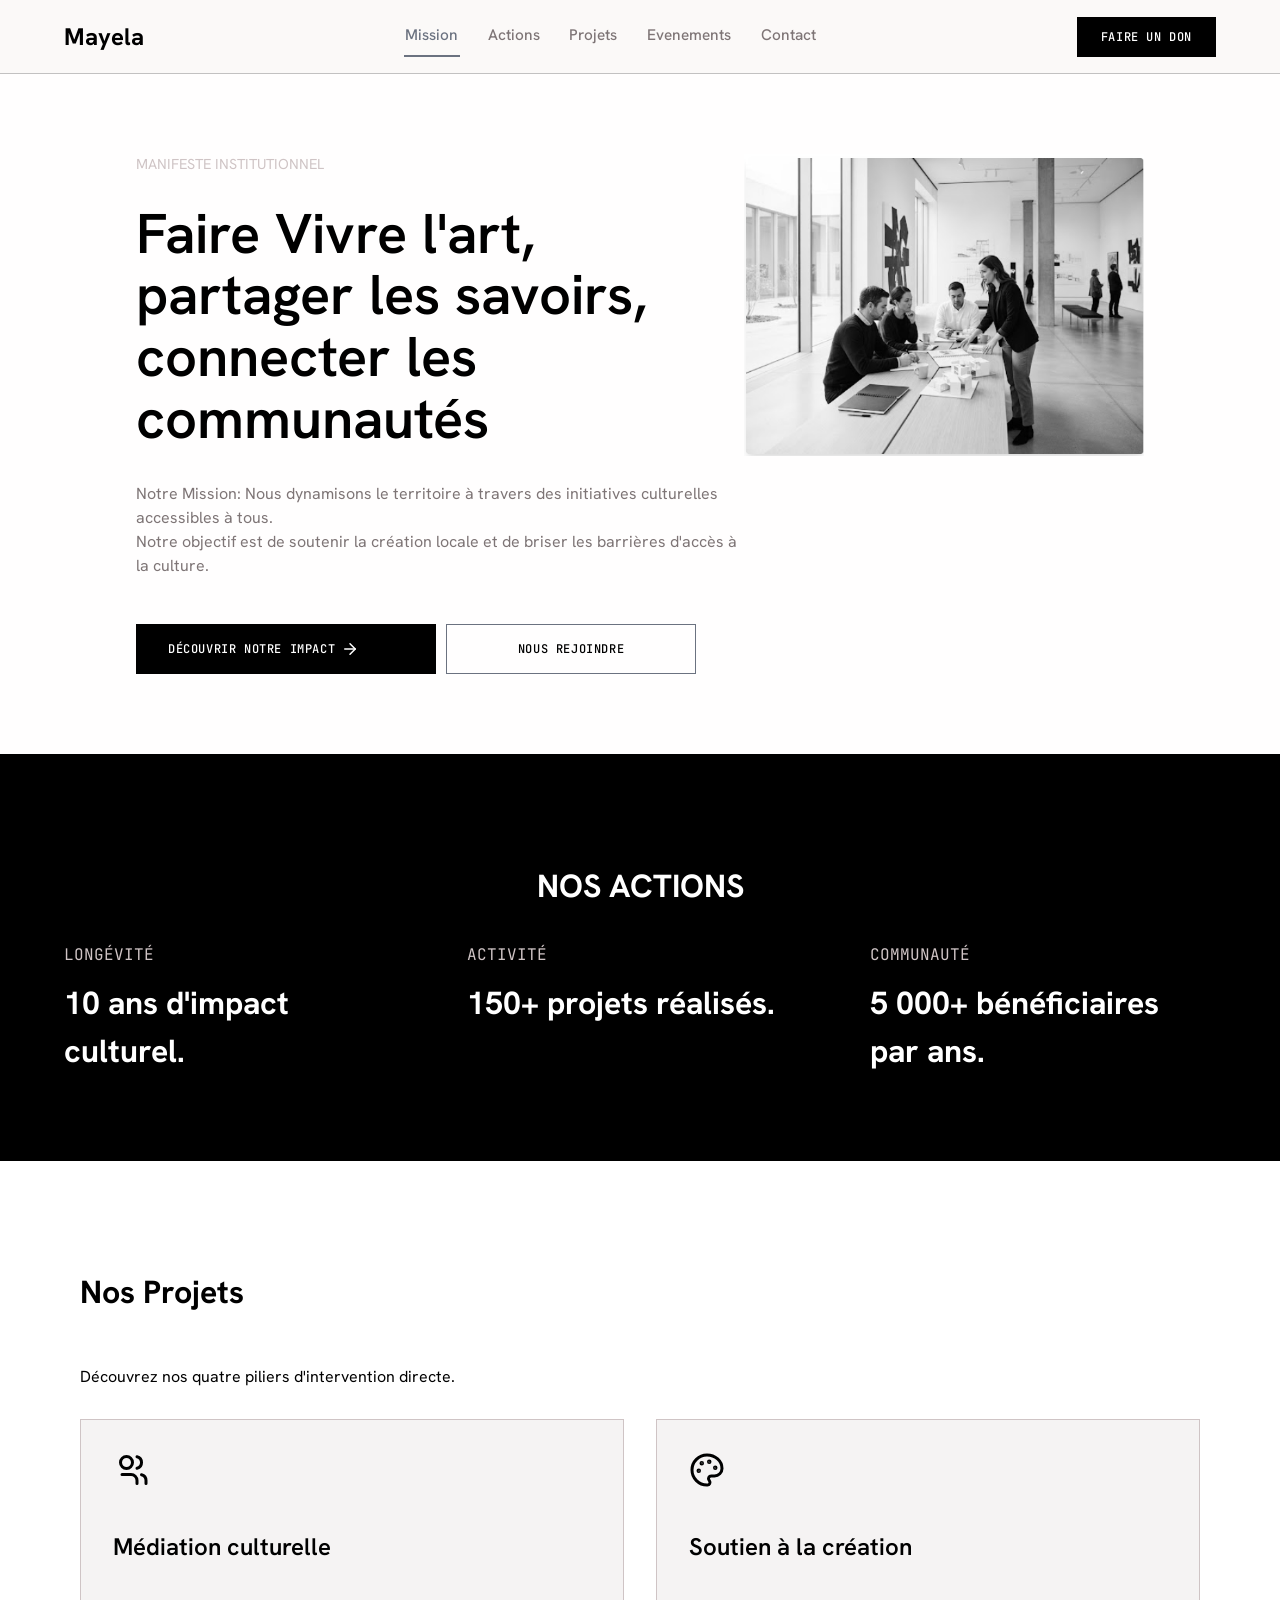
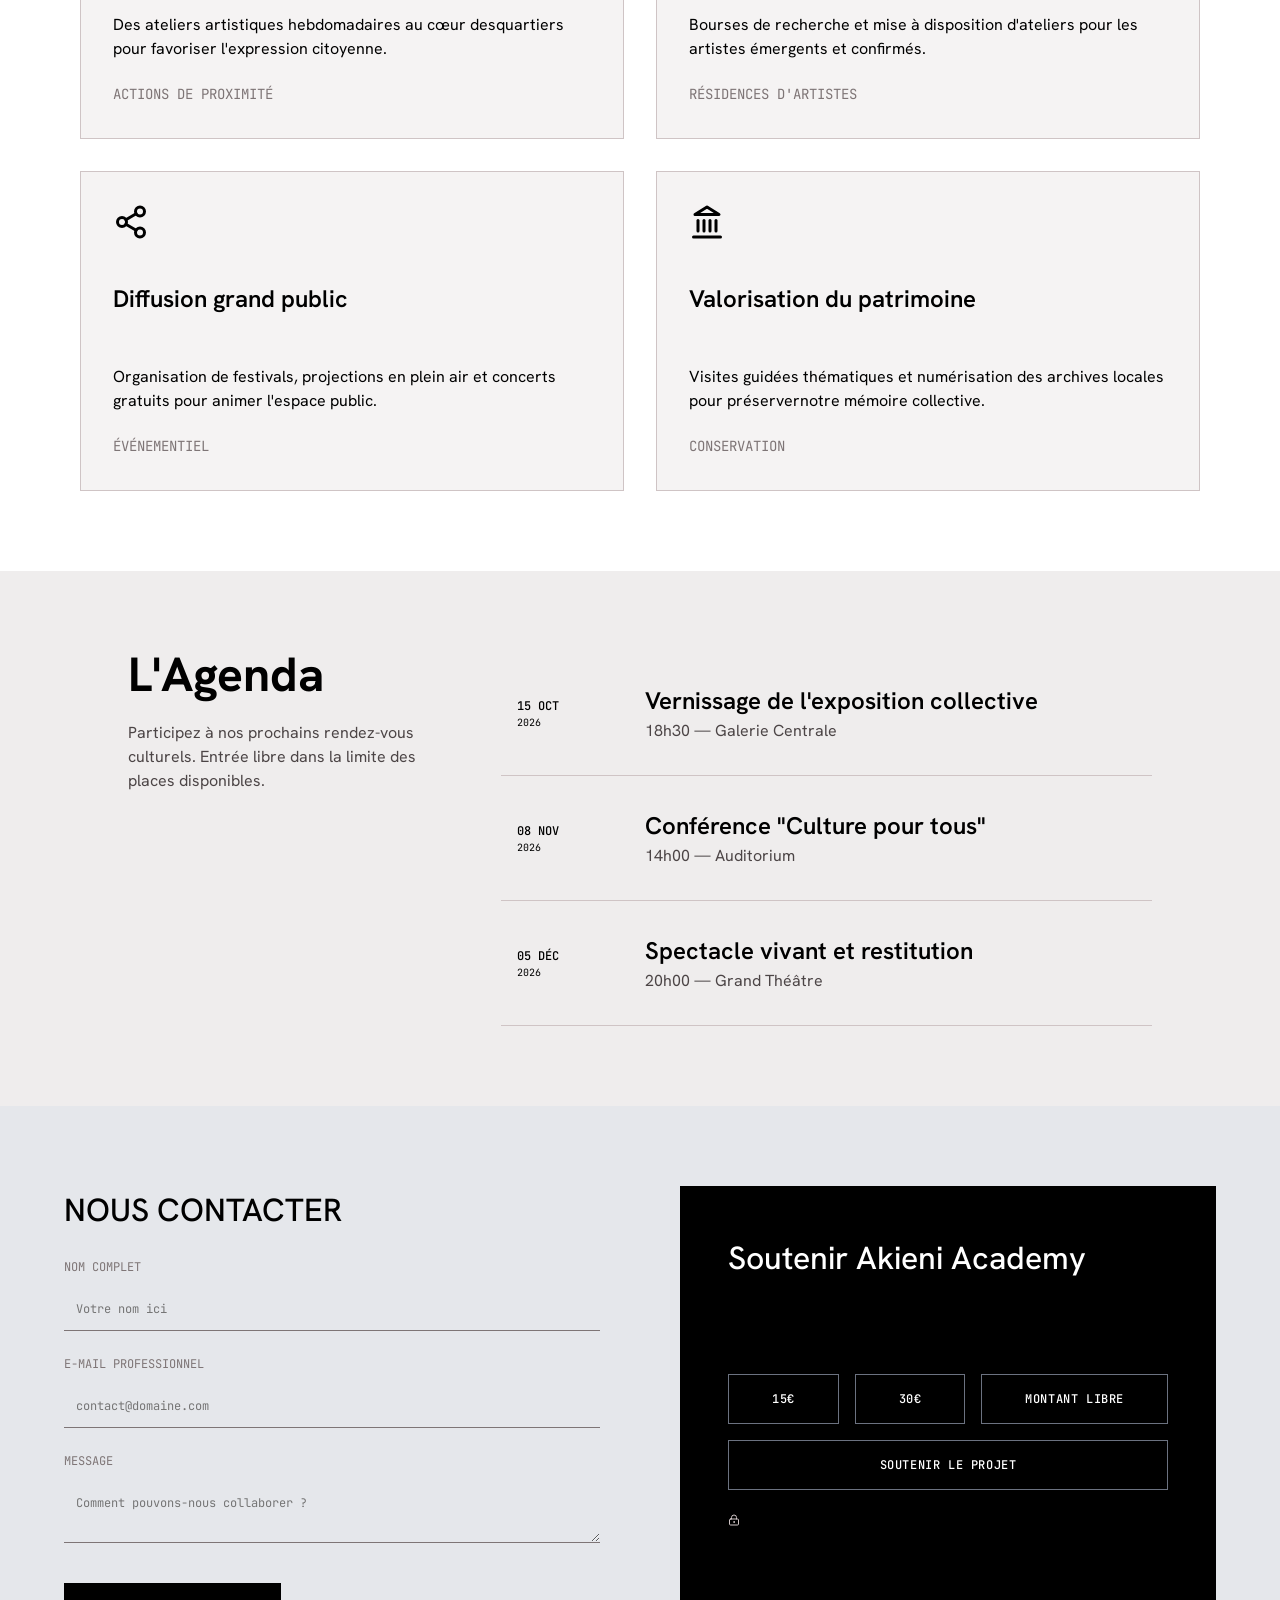
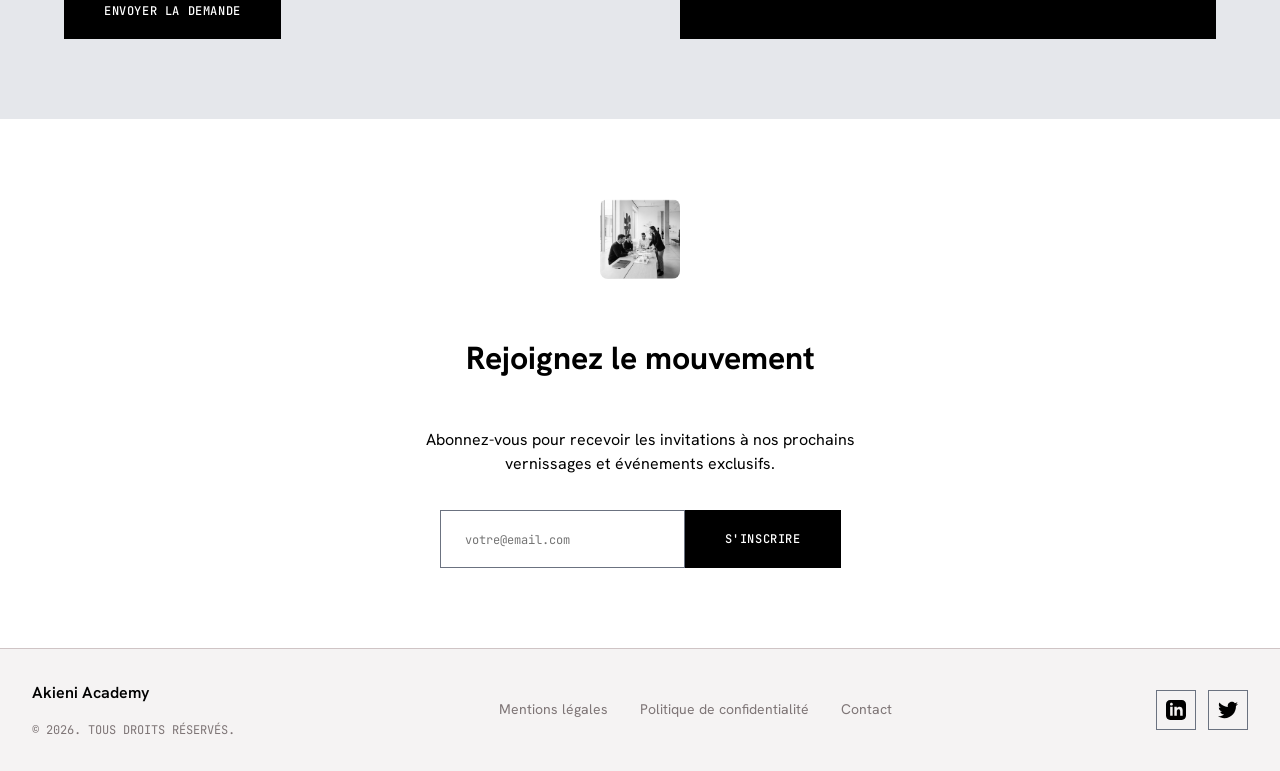
==== commit 266fc216: "feat(html/chiffre - css/ajustement) : ajout de la partie des chiffres et correction" ====
--- a/index.html
+++ b/index.html
@@ -1,7 +1,6 @@
 <!DOCTYPE html>
 <html lang="en">
-
-<head>
+  <head>
     <meta charset="UTF-8">
     <meta name="viewport" content="width=device-width, initial-scale=1.0">
     <title>Mayela | Faire vivre l'art</title>
@@ -9,363 +8,494 @@
     <link rel="preconnect" href="https://fonts.googleapis.com">
     <link rel="preconnect" href="https://fonts.gstatic.com" crossorigin>
     <link
-        href="https://fonts.googleapis.com/css2?family=Hanken+Grotesk:ital,wght@0,100..900;1,100..900&family=JetBrains+Mono:ital,wght@0,100..800;1,100..800&display=swap"
-        rel="stylesheet">
+      href="https://fonts.googleapis.com/css2?family=Hanken+Grotesk:ital,wght@0,100..900;1,100..900&family=JetBrains+Mono:ital,wght@0,100..800;1,100..800&display=swap"
+      rel="stylesheet"
+    >
 
     <link rel="stylesheet" href="css/index.css">
-    <link rel="stylesheet" href="css/sections/newsletter.css">
-</head>
-
-<body>
-
-
-
+    <!--   <link rel="stylesheet" href="css/sections/chiffres.css"> -->
+  </head>
+
+  <body>
     <nav class="navbar_bloc">
-        <div class="base_width">
-            <div class="navbar_logo">
-                mayela
-            </div>
-            <ul class="navebar_links">
-                <li><a href="#missions">mission</a></li>
-                <li><a href="#actions">actions</a></li>
-                <li><a href="#projets">projets</a></li>
-                <li><a href="#evenements">evenements</a></li>
-                <li><a href="#contact">contact</a></li>
-            </ul>
-            <button class="navbar_btn_don button__small button-primary">Faire un don</button>
-        </div>
-
+      <div class="base_width">
+        <div class="navbar_logo">mayela</div>
+        <ul class="navebar_links">
+          <li><a href="#missions">mission</a></li>
+          <li><a href="#actions">actions</a></li>
+          <li><a href="#projets">projets</a></li>
+          <li><a href="#agenda">evenements</a></li>
+          <li><a href="#newsletter">contact</a></li>
+        </ul>
+        <button class="navbar_btn_don button__small button-primary">
+          Faire un don
+        </button>
+      </div>
     </nav>
 
-
-
-
-
-    <header class="layout-base base_width">
-
-    </header>
+    <header class="layout-base base_width"></header>
 
     <main>
-
-
-        <section class="hero_section" id="missions">
-            <div class="principal_container base_width ">
-                <div class="left_box">
-                    <div class="small_title">MANIFESTE INSTITUTIONNEL</div>
-                    <h1>Faire Vivre l'art , partager <br>les savoirs, connecter les <br> communautés</h1>
-                    <p class="description-title"> Notre Mission: Nous dynamisons le territoire à travers des initiatives
-                        culturelles accessibles à tous. Notre objectif est de soutenir la création locale et de briser
-                        les barrières d'accès à la culture.</p>
-
-
-                    <div class="btn-group ">
-                        <button class="button__icon button-primary">
-                            Découvrir notre impact
-                            <svg xmlns="http://www.w3.org/2000/svg" width="18" height="18" viewBox="0 0 24 24"
-                                fill="none" stroke="currentColor" stroke-width="2" stroke-linecap="round"
-                                stroke-linejoin="round" class="lucide lucide-arrow-right-icon lucide-arrow-right">
-                                <path d="M5 12h14" />
-                                <path d="m12 5 7 7-7 7" />
-                            </svg>
-                        </button>
-                        <button class="button button-secondary btn-outline">Nous rejoindre</button>
-                    </div>
+      <section class="hero_section" id="missions">
+        <div class="principal_container base_width ">
+          <div class="left_box">
+            <div class="small_title">MANIFESTE INSTITUTIONNEL</div>
+            <h1>
+              Faire Vivre l'art, partager les savoirs, connecter les <br>
+              communautés
+            </h1>
+            <p class="description-title">
+              Notre Mission: Nous dynamisons le territoire à travers des
+              initiatives culturelles accessibles à tous. <br>
+              Notre objectif est de soutenir la création locale et de briser les
+              barrières d'accès à la culture.
+            </p>
+
+            <div class="btn-group ">
+              <button class="button__icon button-primary">
+                Découvrir notre impact
+                <svg
+                  xmlns="http://www.w3.org/2000/svg"
+                  width="18"
+                  height="18"
+                  viewBox="0 0 24 24"
+                  fill="none"
+                  stroke="currentColor"
+                  stroke-width="2"
+                  stroke-linecap="round"
+                  stroke-linejoin="round"
+                  class="lucide lucide-arrow-right-icon lucide-arrow-right"
+                >
+                  <path d="M5 12h14" />
+                  <path d="m12 5 7 7-7 7" />
+                </svg>
+              </button>
+              <button class="button button-secondary btn-outline">
+                Nous rejoindre
+              </button>
+            </div>
+          </div>
+
+          <div class="right-box">
+            <img src="ressources/img/img.png" alt="image">
+          </div>
+        </div>
+      </section>
+
+      <!-- Debut section :  Chiffres -->
+      <section class="chiffre_section" id="actions">
+        <h2>NOS ACTIONS</h2>
+        <div class=" chiffre_content base_width">
+          <article>
+            <p class="small_title">longévité</p>
+            <p class="big_title_chiffre">10 ans d'impact culturel.</p>
+          </article>
+
+          <article>
+            <p class="small_title">Activité</p>
+            <p class="big_title_chiffre">150+ projets réalisés.</p>
+          </article>
+
+          <article>
+            <p class="small_title">communauté</p>
+            <p class="big_title_chiffre">5 000+ bénéficiaires par ans.</p>
+          </article>
+        </div>
+      </section>
+      <!-- fin section  :  Chiffres -->
+
+      <section class="layout-base base_width" id="projets">
+        <div class="flex column flex-start">
+          <h2>Nos Projets</h2>
+          <p class="card-description">
+            Découvrez nos quatre piliers d'intervention directe.
+          </p>
+        </div>
+        <br>
+        <div class="projects-grid">
+          <div class="card">
+            <div class="card-top">
+              <div class="flex column">
+                <svg
+                  xmlns="http://www.w3.org/2000/svg"
+                  viewBox="0 0 24 24"
+                  fill="none"
+                  stroke="currentColor"
+                  stroke-width="2"
+                  stroke-linecap="round"
+                  stroke-linejoin="round"
+                  class="card-icon"
+                >
+                  <path d="M16 21v-2a4 4 0 0 0-4-4H6a44 0 0 0-4 4v2" />
+                  <circle cx="9" cy="7" r="4" />
+                  <path d="M22 21v-2a4 4 0 0 0-3-3.87" />
+                  <path d="M16 3.13a4 4 0 01 0 7.75" />
+                </svg>
+                <h3 class="card-title">Médiation culturelle</h3>
+                <p class="card-description">
+                  Des ateliers artistiques hebdomadaires au cœur desquartiers
+                  pour favoriser l'expression citoyenne.
+                </p>
+              </div>
+            </div>
+            <div class="card-bottom">
+              <span class="card-label">Actions de proximité</span>
+            </div>
+          </div>
+          <div class="card">
+            <div class="card-top">
+              <div class="flex column">
+                <svg
+                  xmlns="http://www.w3.org/2000/svg"
+                  viewBox="0 0 24 24"
+                  fill="none"
+                  stroke="currentColor"
+                  stroke-width="2"
+                  stroke-linecap="round"
+                  stroke-linejoin="round"
+                  class="card-icon"
+                >
+                  <path
+                    d="M12 22a1 1 0 0 1 0-20 10 9 0 0 1 10 9 5 5 0 0 1-5 5h-2.25a1.75
+                    1.75 0 00-1.4 2.8l.3.4a1.75 1.75 0 0 1-1.4 2.8z"
+                  />
+                  <circle cx="13.5" cy="6.5" r=".5" fill="currentColor" />
+                  <circle cx="17.5" cy="10.5" r=".5" fill="currentColor" />
+                  <circle cx="6.5" cy="12.5" r=".5" fill="currentColor" />
+                  <circle cx="8.5" cy="7.5" r=".5" fill="currentColor" />
+                </svg>
+                <h3 class="card-title">Soutien à la création</h3>
+                <p class="card-description">
+                  Bourses de recherche et mise à disposition d'ateliers pour les
+                  artistes émergents et confirmés.
+                </p>
+              </div>
+            </div>
+            <div class="card-bottom">
+              <span class="card-label">Résidences d'artistes</span>
+            </div>
+          </div>
+          <div class="card">
+            <div class="card-top">
+              <div class="flex column">
+                <svg
+                  xmlns="http://www.w3.org/2000/svg"
+                  viewBox="0 0 24 24"
+                  fill="none"
+                  stroke="currentColor"
+                  stroke-width="2"
+                  stroke-linecap="round"
+                  stroke-linejoin="round"
+                  class="card-icon"
+                >
+                  <circle cx="18" cy="5" r="3" />
+                  <circle cx="6" cy="12" r="3" />
+                  <circle cx="18" cy="19" r="3" />
+                  <line x1="8.59" x2="15.42" y1="13.51" y2="17.49" />
+                  <line x1="15.41" x2="8.59" y1="6.51" y2="10.49" />
+                </svg>
+                <h3 class="card-title">Diffusion grand public</h3>
+                <p class="card-description">
+                  Organisation de festivals, projections en plein air et
+                  concerts gratuits pour animer l'espace public.
+                </p>
+              </div>
+            </div>
+            <div class="card-bottom">
+              <span class="card-label">Événementiel</span>
+            </div>
+          </div>
+          <div class="card">
+            <div class="card-top">
+              <div class="flex column">
+                <svg
+                  xmlns="http://www.w3.org/2000/svg"
+                  viewBox="0 0 24 24"
+                  fill="none"
+                  stroke="currentColor"
+                  stroke-width="2"
+                  stroke-linecap="round"
+                  stroke-linejoin="round"
+                  class="card-icon"
+                >
+                  <line x1="3" x2="21" y1="22" y2="22" />
+                  <line x1="6" x2="6" y1="18" y2="11" />
+                  <line x1="10" x2="10" y1="18" y2="11" />
+                  <line x1="14" x2="14" y1="18" y2="11" />
+                  <line x1="18" x2="18" y1="18" y2="11" />
+                  <polygon points="12 2 20 7 4 7" />
+                </svg>
+                <h3 class="card-title">Valorisation du patrimoine</h3>
+                <p class="card-description">
+                  Visites guidées thématiques et numérisation des archives
+                  locales pour préservernotre mémoire collective.
+                </p>
+              </div>
+            </div>
+            <div class="card-bottom">
+              <span class="card-label">Conservation</span>
+            </div>
+          </div>
+        </div>
+      </section>
+
+      <!-- Agenda -->
+      <section id="agenda">
+        <div class="agenda-wrapper layout-base  base_width">
+          <div class="agenda-left">
+            <h2 class="agenda-left-title">L'Agenda</h2>
+            <p class="agenda-left-description">
+              Participez à nos prochains rendez-vous culturels. Entrée libre
+              dans la limite des places disponibles.
+            </p>
+          </div>
+          <div class="agenda-right">
+            <div class="agenda-right-wrapper">
+              <div class="agenda-item">
+                <div class="agenda-item-left">
+                  <span>15 OCT</span>
+                  <span>2026</span>
                 </div>
-
-                <div class="right-box">
-                    <img src="ressources/img/img.png" alt="image">
+                <div class="agenda-item-right">
+                  <h4 class="agenda-item-right-title">
+                    Vernissage de l'exposition collective
+                  </h4>
+                  <span class="agenda-item-right-meta"
+                    >18h30 — Galerie Centrale</span
+                  >
                 </div>
-
-
-            </div>
-        </section>
-
-
-        <section class="layout-base">
-            <div class="flex column flex-start">
-                <h2>Nos Projets</h2>
-                <p class="card-description">Découvrez nos quatre piliers d'intervention directe.</p>
-            </div>
-            <br />
-            <div class="projects-grid">
-                <div class="card">
-                    <div class="card-top">
-                        <div class="flex column">
-                            <svg xmlns="http://www.w3.org/2000/svg" viewBox="0 0 24 24" fill="none"
-                                stroke="currentColor" stroke-width="2" stroke-linecap="round" stroke-linejoin="round"
-                                class="card-icon">
-                                <path d="M16 21v-2a4 4 0 0 0-4-4H6a44 0 0 0-4 4v2" />
-                                <circle cx="9" cy="7" r="4" />
-                                <path d="M22 21v-2a4 4 0 0 0-3-3.87" />
-                                <path d="M16 3.13a4 4 0 01 0 7.75" />
-                            </svg>
-                            <h3 class="card-title">Médiation culturelle</h3>
-                            <p class="card-description">Des ateliers artistiques hebdomadaires au cœur
-                                desquartiers pour favoriser l'expression citoyenne.</p>
-                        </div>
-                    </div>
-                    <div class="card-bottom">
-                        <span class="card-label">Actions de proximité</span>
-                    </div>
+                <svg
+                  xmlns="http://www.w3.org/2000/svg"
+                  viewBox="0 0 24 24"
+                  fill="none"
+                  stroke="currentColor"
+                  stroke-width="2"
+                  stroke-linecap="round"
+                  stroke-linejoin="round"
+                  class="agenda-item__icon"
+                >
+                  <path d="m9 18 6-6-6-6" />
+                </svg>
+              </div>
+              <!--  -->
+              <div class="agenda-item">
+                <div class="agenda-item-left">
+                  <span>08 NOV</span>
+                  <span>2026</span>
                 </div>
-                <div class="card">
-                    <div class="card-top">
-                        <div class="flex column">
-                            <svg xmlns="http://www.w3.org/2000/svg" viewBox="0 0 24 24" fill="none"
-                                stroke="currentColor" stroke-width="2" stroke-linecap="round" stroke-linejoin="round"
-                                class="card-icon">
-                                <path d="M12 22a1 1 0 0 1 0-20 10 9 0 0 1 10 9 5 5 0 0 1-5 5h-2.25a1.75
-                    1.75 0 00-1.4 2.8l.3.4a1.75 1.75 0 0 1-1.4 2.8z" />
-                                <circle cx="13.5" cy="6.5" r=".5" fill="currentColor" />
-                                <circle cx="17.5" cy="10.5" r=".5" fill="currentColor" />
-                                <circle cx="6.5" cy="12.5" r=".5" fill="currentColor" />
-                                <circle cx="8.5" cy="7.5" r=".5" fill="currentColor" />
-                            </svg>
-                            <h3 class="card-title">Soutien à la création</h3>
-                            <p class="card-description">Bourses de recherche et mise à disposition
-                                d'ateliers pour les artistes émergents et confirmés.</p>
-                        </div>
-                    </div>
-                    <div class="card-bottom">
-                        <span class="card-label">Résidences d'artistes</span>
-                    </div>
+                <div class="agenda-item-right">
+                  <h4 class="agenda-item-right-title">
+                    Conférence "Culture pour tous"
+                  </h4>
+                  <span class="agenda-item-right-meta">
+                    14h00 — Auditorium
+                  </span>
                 </div>
-                <div class="card">
-                    <div class="card-top">
-                        <div class="flex column">
-                            <svg xmlns="http://www.w3.org/2000/svg" viewBox="0 0 24 24" fill="none"
-                                stroke="currentColor" stroke-width="2" stroke-linecap="round" stroke-linejoin="round"
-                                class="card-icon">
-                                <circle cx="18" cy="5" r="3" />
-                                <circle cx="6" cy="12" r="3" />
-                                <circle cx="18" cy="19" r="3" />
-                                <line x1="8.59" x2="15.42" y1="13.51" y2="17.49" />
-                                <line x1="15.41" x2="8.59" y1="6.51" y2="10.49" />
-                            </svg>
-                            <h3 class="card-title">Diffusion grand public</h3>
-                            <p class="card-description">Organisation de festivals, projections en plein air et
-                                concerts gratuits pour animer l'espace public.</p>
-                        </div>
-                    </div>
-                    <div class="card-bottom">
-                        <span class="card-label">Événementiel</span>
-                    </div>
+                <svg
+                  xmlns="http://www.w3.org/2000/svg"
+                  viewBox="0 0 24 24"
+                  fill="none"
+                  stroke="currentColor"
+                  stroke-width="2"
+                  stroke-linecap="round"
+                  stroke-linejoin="round"
+                  class="agenda-item__icon"
+                >
+                  <path d="m9 18 6-6-6-6" />
+                </svg>
+              </div>
+              <!--  -->
+              <div class="agenda-item">
+                <div class="agenda-item-left">
+                  <span>05 DÉC</span>
+                  <span>2026</span>
                 </div>
-                <div class="card">
-                    <div class="card-top">
-                        <div class="flex column">
-                            <svg xmlns="http://www.w3.org/2000/svg" viewBox="0 0 24 24" fill="none"
-                                stroke="currentColor" stroke-width="2" stroke-linecap="round" stroke-linejoin="round"
-                                class="card-icon">
-                                <line x1="3" x2="21" y1="22" y2="22" />
-                                <line x1="6" x2="6" y1="18" y2="11" />
-                                <line x1="10" x2="10" y1="18" y2="11" />
-                                <line x1="14" x2="14" y1="18" y2="11" />
-                                <line x1="18" x2="18" y1="18" y2="11" />
-                                <polygon points="12 2 20 7 4 7" />
-                            </svg>
-                            <h3 class="card-title">Valorisation du patrimoine</h3>
-                            <p class="card-description">Visites guidées thématiques et numérisation des
-                                archives locales pour préservernotre mémoire collective.</p>
-                        </div>
-                    </div>
-                    <div class="card-bottom">
-                        <span class="card-label">Conservation</span>
-                    </div>
+                <div class="agenda-item-right">
+                  <h4 class="agenda-item-right-title">
+                    Spectacle vivant et restitution
+                  </h4>
+                  <span class="agenda-item-right-meta">
+                    20h00 — Grand Théâtre
+                  </span>
                 </div>
-            </div>
-        </section>
-
-        <!-- Agenda -->
-        <section id="agenda">
-            <div class="agenda-wrapper layout-base">
-                <div class="agenda-left">
-                    <h2 class="agenda-left-title">
-                        L'Agenda
-                    </h2>
-                    <p class="agenda-left-description">
-                        Participez à nos prochains rendez-vous culturels. Entrée libre dans la limite des places
-                        disponibles.
-                    </p>
-                </div>
-                <div class="agenda-right">
-                    <div class="agenda-right-wrapper">
-                        <div class="agenda-item">
-                            <div class="agenda-item-left">
-                                <span>15 OCT</span>
-                                <span>2026</span>
-                            </div>
-                            <div class="agenda-item-right">
-                                <h4 class="agenda-item-right-title">Vernissage de l'exposition collective</h4>
-                                <span class="agenda-item-right-meta">18h30 — Galerie Centrale</span>
-                            </div>
-                            <svg xmlns="http://www.w3.org/2000/svg" viewBox="0 0 24 24" fill="none"
-                                stroke="currentColor" stroke-width="2" stroke-linecap="round" stroke-linejoin="round"
-                                class="agenda-item__icon">
-                                <path d="m9 18 6-6-6-6" />
-                            </svg>
-                        </div>
-                        <!--  -->
-                        <div class="agenda-item">
-                            <div class="agenda-item-left">
-                                <span>08 NOV</span>
-                                <span>2026</span>
-                            </div>
-                            <div class="agenda-item-right">
-                                <h4 class="agenda-item-right-title">Conférence "Culture pour tous"</h4>
-                                <span class="agenda-item-right-meta">
-                                    14h00 — Auditorium
-                                </span>
-                            </div>
-                            <svg xmlns="http://www.w3.org/2000/svg" viewBox="0 0 24 24" fill="none"
-                                stroke="currentColor" stroke-width="2" stroke-linecap="round" stroke-linejoin="round"
-                                class="agenda-item__icon">
-                                <path d="m9 18 6-6-6-6" />
-                            </svg>
-                        </div>
-                        <!--  -->
-                        <div class="agenda-item">
-                            <div class="agenda-item-left">
-                                <span>05 DÉC</span>
-                                <span>2026</span>
-                            </div>
-                            <div class="agenda-item-right">
-                                <h4 class="agenda-item-right-title">
-                                    Spectacle vivant et restitution
-                                </h4>
-                                <span class="agenda-item-right-meta">
-                                    20h00 — Grand Théâtre
-                                </span>
-                            </div>
-                            <svg xmlns="http://www.w3.org/2000/svg" viewBox="0 0 24 24" fill="none"
-                                stroke="currentColor" stroke-width="2" stroke-linecap="round" stroke-linejoin="round"
-                                class="agenda-item__icon">
-                                <path d="m9 18 6-6-6-6" />
-                            </svg>
-                        </div>
-                    </div>
-                </div>
-            </div>
-        </section>
-
-
-
-        <!-- Début section NOUS CONTACTER : Grâsty Ghyvet SAMBA DINAULT -->
-        <section class="layout-base section form-section">
-            <div class="form-grid">
-                <div class="flex column">
-                    <form action="" method="post" class="form">
-                        <h2 class="sustain-title">NOUS CONTACTER</h2>
-                        <div class="input-group">
-                            <label for="fullname" class="input-label">NOM COMPLET</label>
-                            <input class="input" type="text" name="fullname" id="fullname" placeholder="Votre nom ici"
-                                required minlength="2">
-                        </div>
-                        <div class="input-group">
-                            <label for="professional-mail" class="input-label">E-MAIL PROFESSIONNEL</label>
-                            <input class="input" type="email" name="professional-mail" id="professional-mail"
-                                placeholder="contact@domaine.com" required>
-                        </div>
-                        <div class="input-group">
-                            <label for="message" class="input-label">MESSAGE</label>
-                            <textarea class="textarea" name="message" id="message" required minlength="5"
-                                placeholder="Comment pouvons-nous collaborer ?"></textarea>
-                        </div>
-                        <div>
-                            <button class="button button-primary">ENVOYER LA DEMANDE</button>
-                        </div>
-                    </form>
-                </div>
-                <div class="flex column sustain">
-                    <div class="flex sustain-item">
-                        <h2 class="sustain-title">Soutenir Akieni Academy</h2>
-                        <p>Votre soutien finance nos ateliers gratuits et permet l'accès à la culture pour les publics
-                            les plus fragiles.</p>
-                    </div>
-                    <div class="flex sustain-group-btn">
-                        <button class="button button-secondary">15€</button>
-                        <button class="button button-secondary">30€</button>
-                        <button class="button button-secondary">Montant libre</button>
-                    </div>
-                    <div class="flex">
-                        <button class="button button-secondary sustain-submit-btn">SOUTENIR LE PROJET</button>
-                    </div>
-                    <div class="sustain-badge">
-                        <svg xmlns="http://www.w3.org/2000/svg" viewBox="0 0 24 24" fill="none" stroke="currentColor"
-                            stroke-width="2" stroke-linecap="round" stroke-linejoin="round" class="sustain-logo">
-                            <circle cx="12" cy="16" r="1" />
-                            <rect x="3" y="10" width="18" height="12" rx="2" />
-                            <path d="M7 10V7a5 5 0 0 1 10 0v3" />
-                        </svg>
-                        <p>Paiement 100% sécurisé</p>
-                    </div>
-                </div>
-            </div>
-        </section>
-        <!-- Fin Section NOUS CONTACTER -->
-
-        <!-- Section newsletter -->
-        <section class="layout-base newsletter-section" id="newsletter">
-            <div class="base_width newsletter-content">
-                <img src="ressources/img/img.png" alt="Carnet" class="newsletter-icon">
-
-                <h2>Rejoignez le mouvement</h2>
-                <p class="card-description">
-                    Abonnez-vous pour recevoir les invitations à nos prochains
-                    vernissages et événements exclusifs.
-                </p>
-
-                <form class="form__newsletter">
-                    <fieldset>
-                        <legend>Newsletter</legend>
-                        <div class="input-group__newsletter">
-                            <input class="input__newsletter" id="newsletter-email" name="email" type="email"
-                                placeholder="votre@email.com" autocomplete="email" required>
-                        </div>
-                    </fieldset>
-                    <button class="button button-primary" type="submit">
-                        S'inscrire
-                    </button>
-                </form>
-            </div>
-        </section>
-
+                <svg
+                  xmlns="http://www.w3.org/2000/svg"
+                  viewBox="0 0 24 24"
+                  fill="none"
+                  stroke="currentColor"
+                  stroke-width="2"
+                  stroke-linecap="round"
+                  stroke-linejoin="round"
+                  class="agenda-item__icon"
+                >
+                  <path d="m9 18 6-6-6-6" />
+                </svg>
+              </div>
+            </div>
+          </div>
+        </div>
+      </section>
+
+      <!-- Début section NOUS CONTACTER : Grâsty Ghyvet SAMBA DINAULT -->
+      <section class="layout-base section form-section">
+        <div class="form-grid ">
+          <div class="flex column">
+            <form action="" method="post" class="form">
+              <h2 class="sustain-title">NOUS CONTACTER</h2>
+              <div class="input-group">
+                <label for="fullname" class="input-label">NOM COMPLET</label>
+                <input
+                  class="input"
+                  type="text"
+                  name="fullname"
+                  id="fullname"
+                  placeholder="Votre nom ici"
+                  required
+                  minlength="2"
+                >
+              </div>
+              <div class="input-group">
+                <label for="professional-mail" class="input-label"
+                  >E-MAIL PROFESSIONNEL</label
+                >
+                <input
+                  class="input"
+                  type="email"
+                  name="professional-mail"
+                  id="professional-mail"
+                  placeholder="contact@domaine.com"
+                  required
+                >
+              </div>
+              <div class="input-group">
+                <label for="message" class="input-label">MESSAGE</label>
+                <textarea
+                  class="textarea"
+                  name="message"
+                  id="message"
+                  required
+                  minlength="5"
+                  placeholder="Comment pouvons-nous collaborer ?"
+                ></textarea>
+              </div>
+              <div>
+                <button class="button button-primary">
+                  ENVOYER LA DEMANDE
+                </button>
+              </div>
+            </form>
+          </div>
+          <div class="flex column sustain">
+            <div class="flex sustain-item">
+              <h2 class="sustain-title">Soutenir Akieni Academy</h2>
+              <p>
+                Votre soutien finance nos ateliers gratuits et permet l'accès à
+                la culture pour les publics les plus fragiles.
+              </p>
+            </div>
+            <div class="flex sustain-group-btn">
+              <button class="button button-secondary">15€</button>
+              <button class="button button-secondary">30€</button>
+              <button class="button button-secondary">Montant libre</button>
+            </div>
+            <div class="flex">
+              <button class="button button-secondary sustain-submit-btn">
+                SOUTENIR LE PROJET
+              </button>
+            </div>
+            <div class="sustain-badge">
+              <svg
+                xmlns="http://www.w3.org/2000/svg"
+                viewBox="0 0 24 24"
+                fill="none"
+                stroke="currentColor"
+                stroke-width="2"
+                stroke-linecap="round"
+                stroke-linejoin="round"
+                class="sustain-logo"
+              >
+                <circle cx="12" cy="16" r="1" />
+                <rect x="3" y="10" width="18" height="12" rx="2" />
+                <path d="M7 10V7a5 5 0 0 1 10 0v3" />
+              </svg>
+              <p>Paiement 100% sécurisé</p>
+            </div>
+          </div>
+        </div>
+      </section>
+      <!-- Fin Section NOUS CONTACTER -->
+
+      <!-- Section newsletter -->
+      <section class="layout-base newsletter-section" id="newsletter">
+        <div class="base_width newsletter-content">
+          <img
+            src="ressources/img/img.png"
+            alt="Carnet"
+            class="newsletter-icon"
+          >
+
+          <h2>Rejoignez le mouvement</h2>
+          <p class="card-description">
+            Abonnez-vous pour recevoir les invitations à nos prochains
+            vernissages et événements exclusifs.
+          </p>
+
+          <form class="form__newsletter">
+            <fieldset>
+              <legend>Newsletter</legend>
+              <div class="input-group__newsletter">
+                <input
+                  class="input__newsletter"
+                  id="newsletter-email"
+                  name="email"
+                  type="email"
+                  placeholder="votre@email.com"
+                  autocomplete="email"
+                  required
+                >
+              </div>
+            </fieldset>
+            <button class="button button-primary" type="submit">
+              S'inscrire
+            </button>
+          </form>
+        </div>
+      </section>
     </main>
     <!-- le pied de page -->
     <footer class="site-footer">
-        <div class="footer-inner layout-narrow">
-
-            <div class="flex column">
-                <span class="footer-brand-name">Akieni Academy</span>
-                <span class="footer-brand-tagline">© 2026. Tous droits réservés.</span>
-            </div>
-
-            <nav class="footer-links">
-                <a href="#">Mentions légales</a>
-                <a href="#">Politique de confidentialité</a>
-                <a href="#">Contact</a>
-            </nav>
-
-            <div class="footer-socials">
-                <a class="social-link" href="#" aria-label="LinkedIn">
-                    <svg class="social-link__icon" viewBox="0 0 24 24">
-                        <path
-                            d="M19 0h-14c-2.761 0-5 2.239-5 5v14c0 2.761 2.239 5 5 5h14c2.762 0 5-2.239 5-5v-14c0-2.761-2.238-5-5-5zm-11 19h-3v-11h3v11zm-1.5-12.268c-.966 0-1.75-.79-1.75-1.764s.784-1.764 1.75-1.764 1.75.79 1.75 1.764-.783 1.764-1.75 1.764zm13.5 12.268h-3v-5.604c0-3.368-4-3.113-4 0v5.604h-3v-11h3v1.765c1.396-2.586 7-2.777 7 2.476v6.759z">
-                        </path>
-                    </svg>
-                </a>
-
-                <a class="social-link" href="#" aria-label="Twitter">
-                    <svg class="social-link__icon" viewBox="0 0 24 24">
-                        <path
-                            d="M24 4.557c-.883.392-1.832.656-2.828.775 1.017-.609 1.798-1.574 2.165-2.724-.951.564-2.005.974-3.127 1.195-.897-.957-2.178-1.555-3.594-1.555-3.179 0-5.515 2.966-4.797 6.045-4.091-.205-7.719-2.165-10.148-5.144-1.29 2.213-.669 5.108 1.523 6.574-.806-.026-1.566-.247-2.229-.616-.054 2.281 1.581 4.415 3.949 4.89-.693.188-1.452.232-2.224.084.626 1.956 2.444 3.379 4.6 3.419-2.07 1.623-4.678 2.348-7.29 2.04 2.179 1.397 4.768 2.212 7.548 2.212 9.142 0 14.307-7.721 13.995-14.646.962-.695 1.797-1.562 2.457-2.549z">
-                        </path>
-                    </svg>
-                </a>
-            </div>
-
-        </div>
+      <div class="footer-inner layout-narrow">
+        <div class="flex column">
+          <span class="footer-brand-name">Akieni Academy</span>
+          <span class="footer-brand-tagline"
+            >© 2026. Tous droits réservés.</span
+          >
+        </div>
+
+        <nav class="footer-links">
+          <a href="#">Mentions légales</a>
+          <a href="#">Politique de confidentialité</a>
+          <a href="#">Contact</a>
+        </nav>
+
+        <div class="footer-socials">
+          <a class="social-link" href="#" aria-label="LinkedIn">
+            <svg class="social-link__icon" viewBox="0 0 24 24">
+              <path
+                d="M19 0h-14c-2.761 0-5 2.239-5 5v14c0 2.761 2.239 5 5 5h14c2.762 0 5-2.239 5-5v-14c0-2.761-2.238-5-5-5zm-11 19h-3v-11h3v11zm-1.5-12.268c-.966 0-1.75-.79-1.75-1.764s.784-1.764 1.75-1.764 1.75.79 1.75 1.764-.783 1.764-1.75 1.764zm13.5 12.268h-3v-5.604c0-3.368-4-3.113-4 0v5.604h-3v-11h3v1.765c1.396-2.586 7-2.777 7 2.476v6.759z"
+              ></path>
+            </svg>
+          </a>
+
+          <a class="social-link" href="#" aria-label="Twitter">
+            <svg class="social-link__icon" viewBox="0 0 24 24">
+              <path
+                d="M24 4.557c-.883.392-1.832.656-2.828.775 1.017-.609 1.798-1.574 2.165-2.724-.951.564-2.005.974-3.127 1.195-.897-.957-2.178-1.555-3.594-1.555-3.179 0-5.515 2.966-4.797 6.045-4.091-.205-7.719-2.165-10.148-5.144-1.29 2.213-.669 5.108 1.523 6.574-.806-.026-1.566-.247-2.229-.616-.054 2.281 1.581 4.415 3.949 4.89-.693.188-1.452.232-2.224.084.626 1.956 2.444 3.379 4.6 3.419-2.07 1.623-4.678 2.348-7.29 2.04 2.179 1.397 4.768 2.212 7.548 2.212 9.142 0 14.307-7.721 13.995-14.646.962-.695 1.797-1.562 2.457-2.549z"
+              ></path>
+            </svg>
+          </a>
+        </div>
+      </div>
     </footer>
-</body>
-
-</html>+  </body>
+</html>
--- a/css/index.css
+++ b/css/index.css
@@ -12,10 +12,15 @@
 @import "./components/agenda-item.css";
 
 /* sections */
+
 @import "./sections/form.css";
 @import "./sections/projects.css";
 @import "./sections/agenda.css";
 @import "./sections/footer.css";
+@import "sections/navbar.css";
+@import "sections/hero.css";
+@import "sections/chiffres.css";
+@import "sections/newsletter.css";
 
 /* Variable css */
 :root {
@@ -91,188 +96,7 @@
   background-color: var(--background);
   font-family: var(--font-sans), sans-serif;
 }
+
 * {
   scroll-behavior: smooth;
 }
-body p {
-  line-height: 2;
-}
-
-/* NAVEBAR STYLE */
-
-.navbar_bloc {
-  position: sticky;
-  top: 0px;
-
-  background-color: #fbf9f8;
-  padding-bottom: 1rem;
-  padding-top: 1rem;
-  border-bottom: 0.1px solid rgba(128, 128, 128, 0.466);
-}
-.navbar_bloc .base_width {
-  display: flex;
-  justify-content: space-between;
-  align-items: center;
-
-  flex-wrap: wrap;
-}
-.navbar_bloc .navbar_logo {
-  font-size: 1.5rem;
-  font-weight: bold;
-  text-transform: capitalize;
-}
-
-.navbar_bloc .base_width .navebar_links {
-  list-style-type: none;
-  list-style: none;
-  margin: 0;
-  padding: 0;
-
-  font-weight: 500;
-}
-.navbar_bloc .base_width .navebar_links li {
-  display: inline-block;
-}
-.navbar_bloc .base_width .navebar_links li a {
-  text-decoration: none;
-  display: inline-block;
-  padding: 0.5rem 0.1rem;
-  margin-left: 0.7rem;
-  margin-right: 0.7rem;
-  font-size: 0.96rem;
-
-  color: var(--color-secondary);
-  text-transform: capitalize;
-  border-bottom: 2px solid transparent;
-}
-.navbar_bloc .base_width .navebar_links li:first-child a {
-  color: var(--border-color-primary);
-  border-bottom: 2px solid var(--border-color-primary);
-}
-
-.navbar_bloc .base_width .navebar_links li:hover a {
-  color: var(--border-color-primary);
-  border-bottom: 2px solid var(--border-color-primary);
-}
-.navbar_bloc .navbar_btn_don {
-  color: var(--color);
-
-  transition: 0.3s all ease-in-out;
-}
-
-@media screen and (max-width: 768px) {
-  .navbar_bloc .base_width {
-    justify-content: center;
-    align-items: center;
-  }
-  .navbar_bloc .base_width .navebar_links {
-    width: 100%;
-    text-align: center;
-  }
-}
-
-/* header heros  */
-.hero_section {
-  background-color: rgb(255, 254, 254);
-  min-height: 65vh;
-  display: flex;
-  justify-content: space-between;
-  align-items: center;
-  padding-right: 5rem;
-  padding-left: 5rem;
-}
-.principal_container {
-  display: flex;
-  justify-content: space-around;
-  align-items: center;
-  gap: 52px;
-}
-
-.left_box .small_title {
-  color: var(--border-color-secondary);
-  font-size: 0.9rem;
-}
-
-.btn-group {
-  margin-top: 20px;
-  margin-bottom: 20px;
-  display: inline-flex;
-}
-.btn-group button:first-child {
-  margin-right: 2rem;
-}
-.left_box h1 {
-  font-weight: 500;
-  line-height: 1.1;
-}
-.left_box .description-title {
-  color: var(--color-secondary);
-}
-
-@media screen and (max-width: 768px) {
-  .hero_section {
-    padding-right: 0rem;
-    padding-left: 0rem;
-  }
-  .principal_container {
-    flex-wrap: wrap;
-    row-gap: 52px;
-    column-gap: 0px;
-  }
-
-  .left_box {
-    text-align: center;
-  }
-}
-
-@media screen and (max-width: 375px) {
-  .base_width {
-    width: 97%;
-    margin: auto;
-  }
-}
-
-/* NOS CHIFFRES */
-.chiffre_section {
-  background-color: var(--border-color-primary);
-  color: var(--color);
-}
-.chiffre_section h2 {
-  text-align: center;
-}
-
-.chiffre_section .chiffre_content {
-  display: flex;
-  justify-content: space-around;
-}
-
-.chiffre_section .chiffre_content .big_title_chiffre {
-  margin-top: 0.2rem;
-  margin-bottom: 2rem;
-  font-size: 2.5rem;
-  line-height: 3rem;
-  font-weight: 700;
-}
-.chiffre_section .chiffre_content article {
-  width: 30%;
-}
-.chiffre_section .chiffre_content .small_title {
-  text-transform: uppercase;
-  color: var(--border-color-secondary);
-}
-
-@media screen and (max-width: 768px) {
-  .chiffre_section .chiffre_content {
-    flex-wrap: wrap;
-  }
-  .chiffre_section .chiffre_content article {
-    width: 100%;
-  }
-
-  .chiffre_section .chiffre_content .big_title_chiffre {
-    margin-top: 0rem;
-    margin-bottom: 2rem;
-    font-size: 1.8rem;
-    line-height: 1rem;
-  }
-}
--- a/css/sections/chiffres.css
+++ b/css/sections/chiffres.css
@@ -0,0 +1,46 @@
+/* NOS CHIFFRES */
+.chiffre_section {
+  background: var(--color-foreground);
+  color: var(--color);
+}
+.chiffre_section h2 {
+  text-align: center;
+}
+
+.chiffre_section .chiffre_content {
+  display: flex;
+  justify-content: space-between;
+}
+
+.chiffre_section .chiffre_content .big_title_chiffre {
+  font-size: 2rem;
+  font-weight: 700;
+  color: var(--color);
+  /*   line-height: 2.5rem; */
+}
+.chiffre_section .chiffre_content article {
+  width: 30%;
+}
+.chiffre_section .chiffre_content .small_title {
+  text-transform: uppercase;
+  color: var(--border-color-secondary);
+  font-family: var(--font-mono);
+}
+
+@media screen and (max-width: 768px) {
+  .chiffre_section .chiffre_content {
+    flex-wrap: wrap;
+  }
+  .chiffre_section .chiffre_content article {
+    width: 100%;
+    text-align: center;
+    margin-bottom: 2rem;
+  }
+
+  .chiffre_section .chiffre_content .big_title_chiffre {
+    margin-top: 0rem;
+    margin-bottom: 0.2rem;
+    font-size: 1.5rem;
+    line-height: 1rem;
+  }
+}
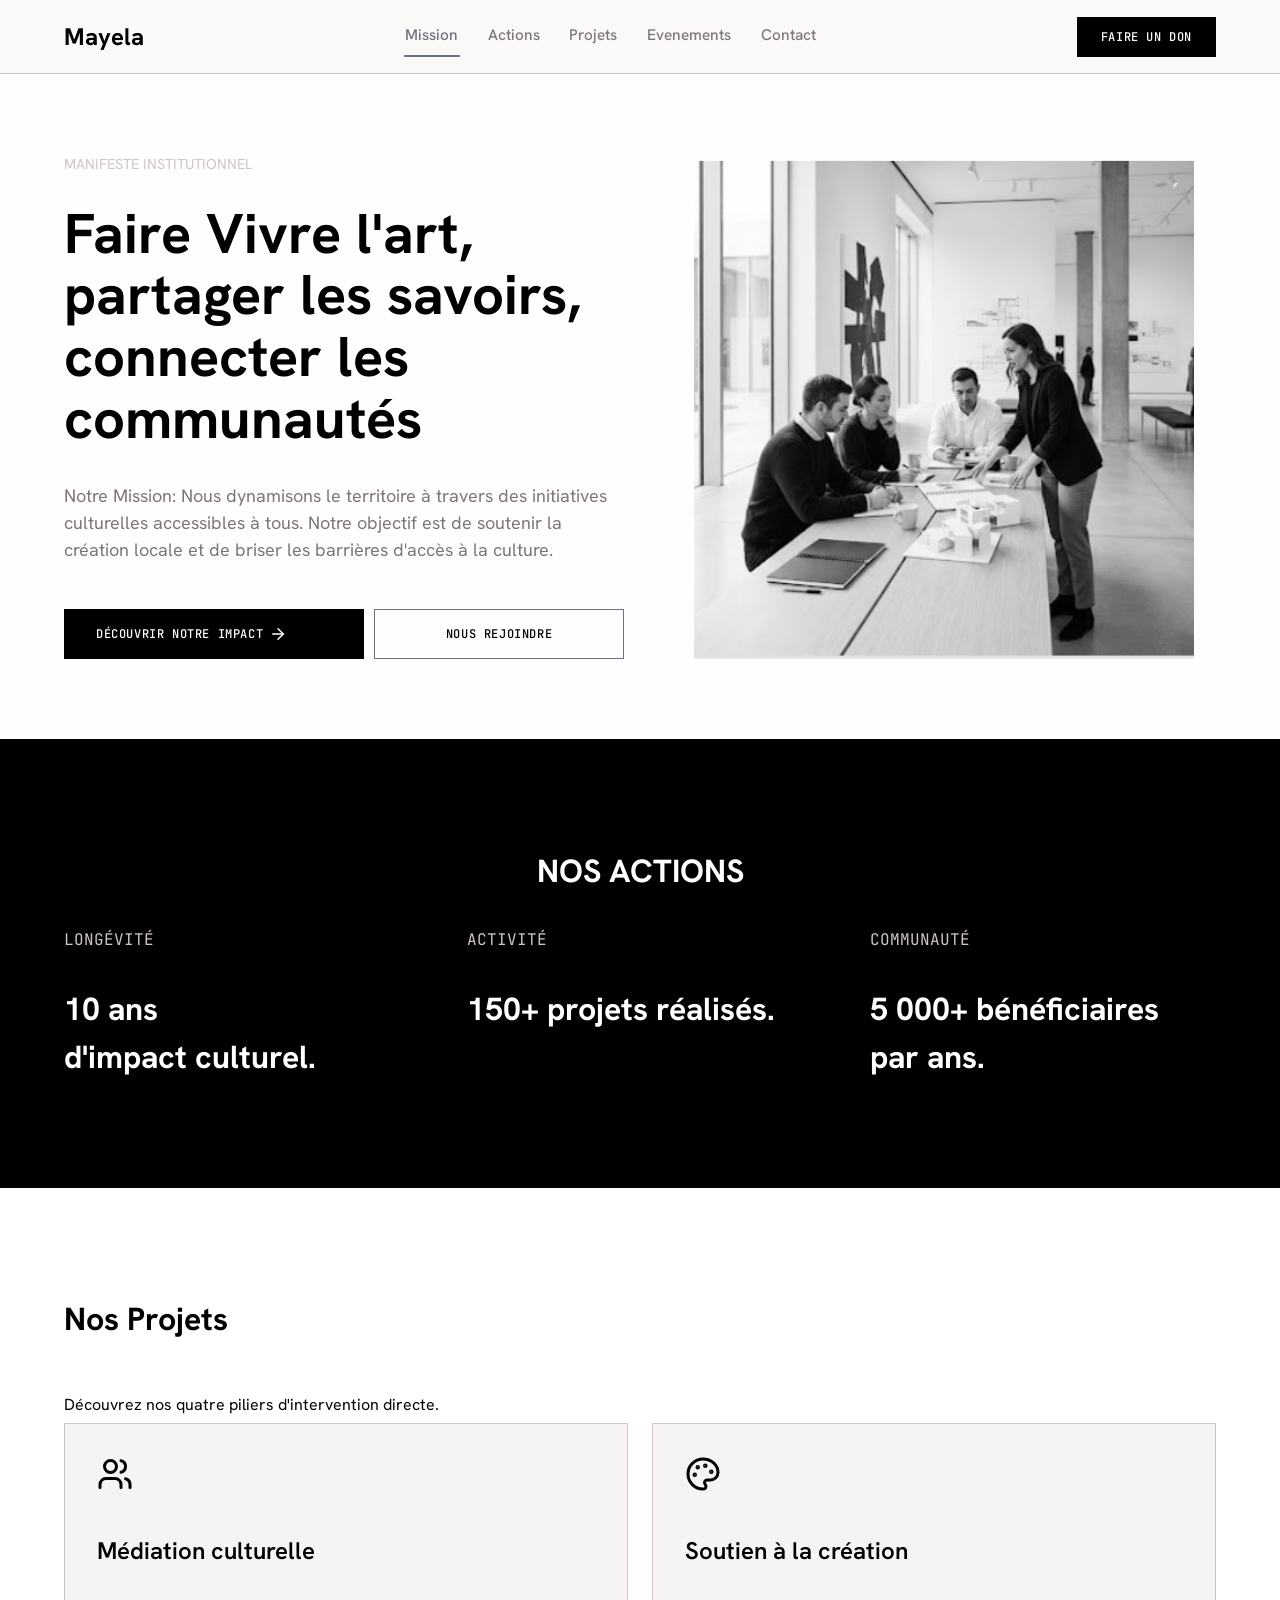
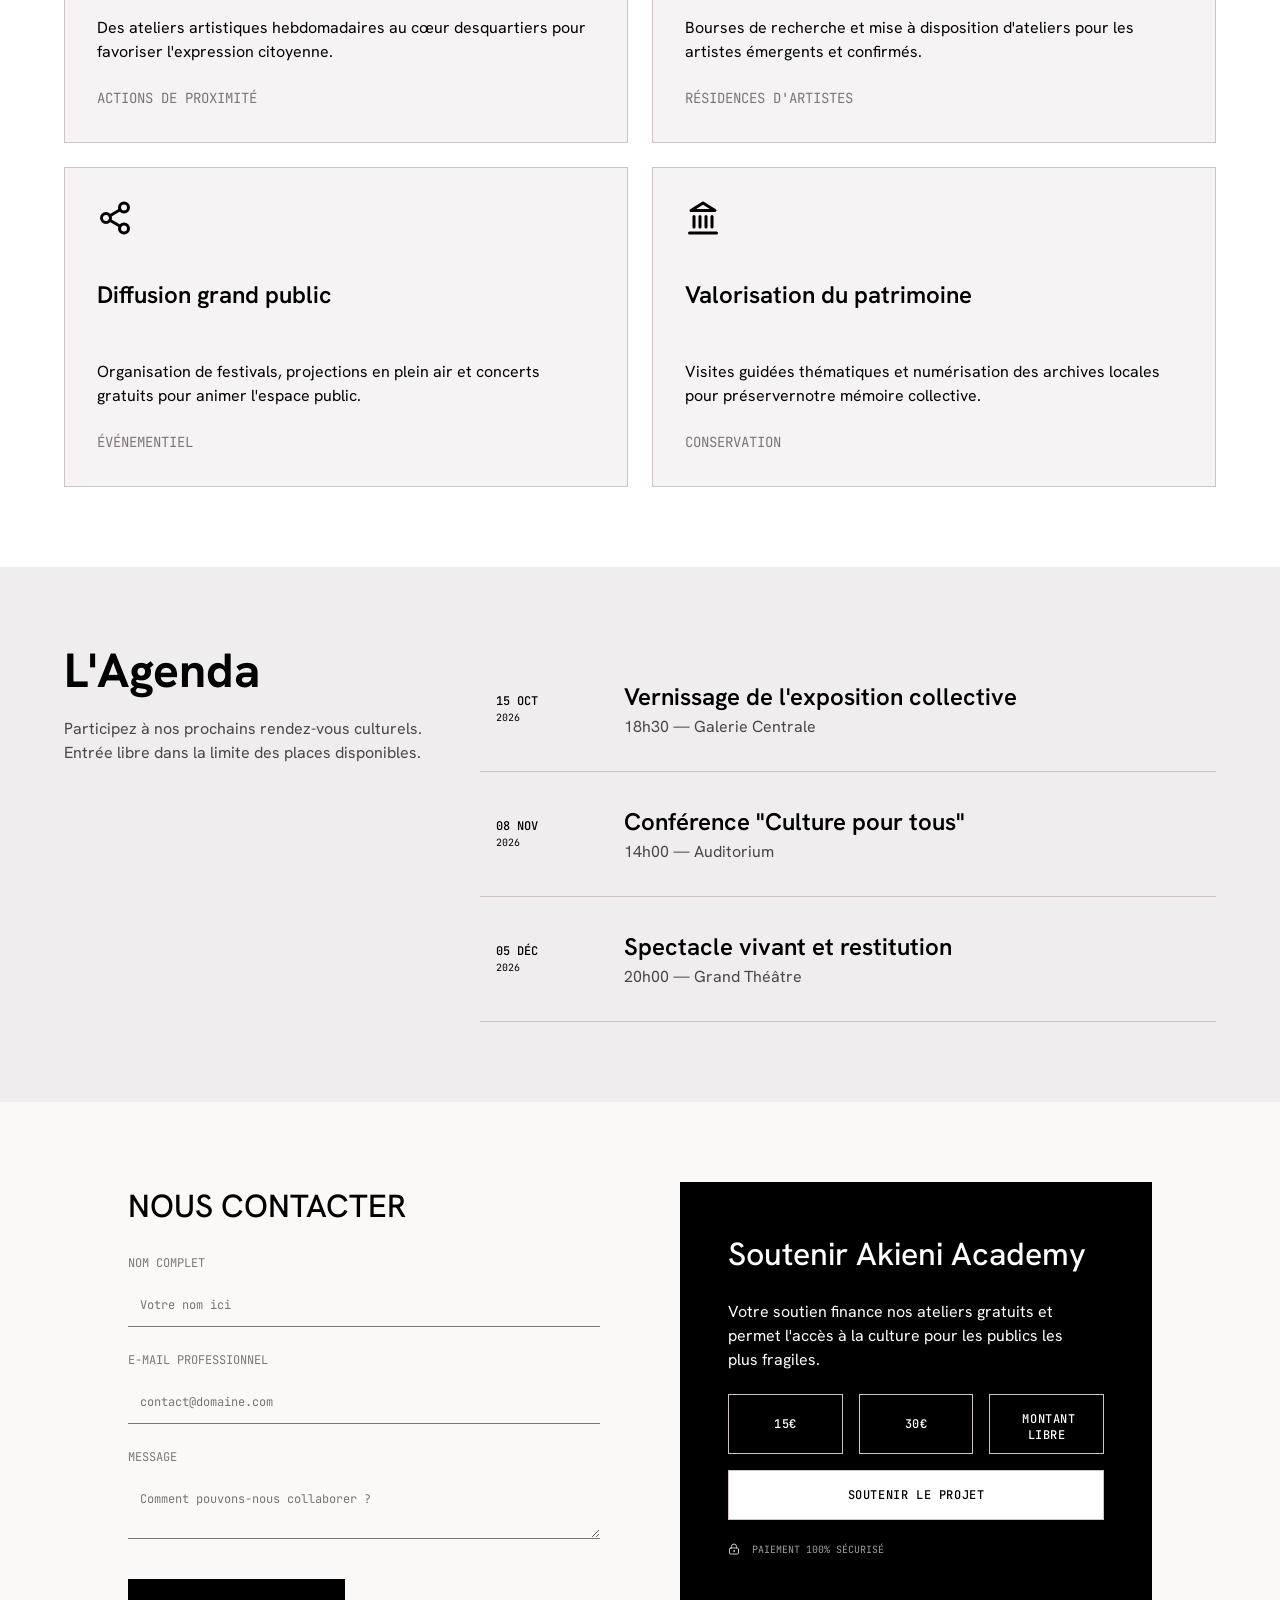
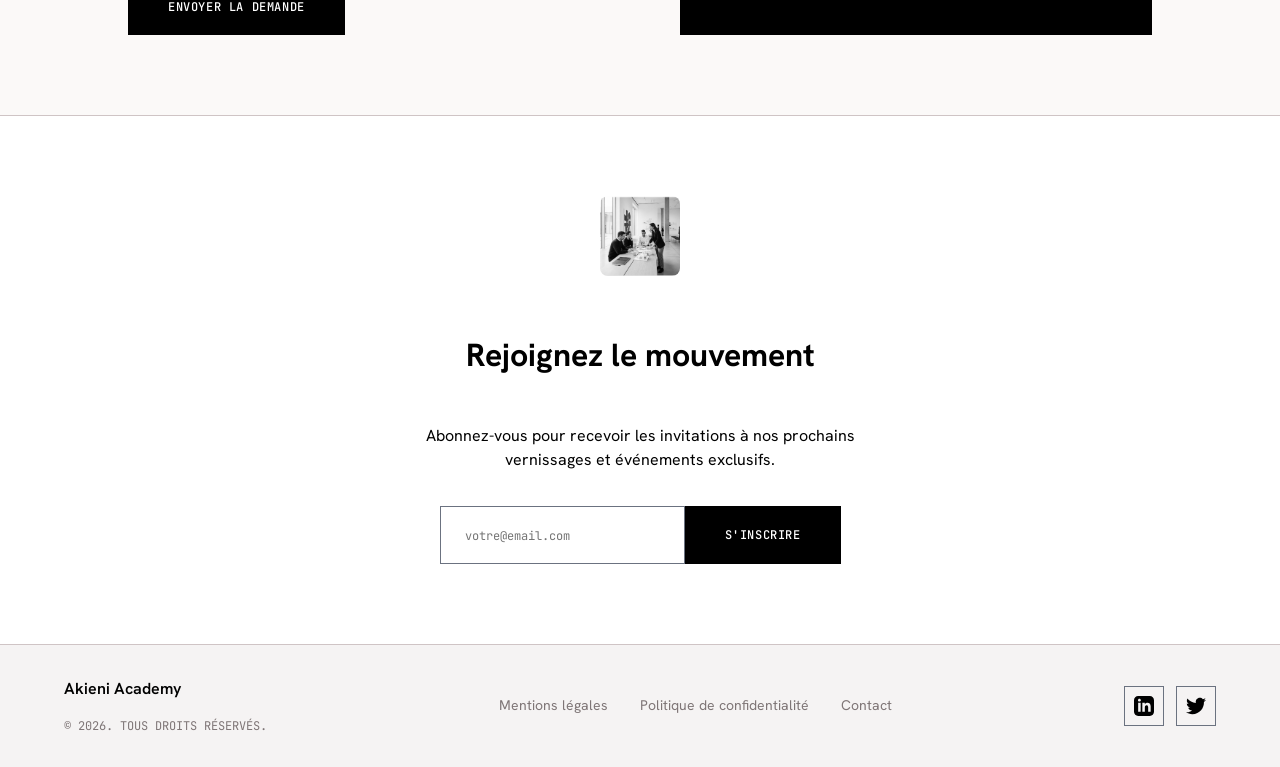
==== commit 70d734d2: "fix(*): correction de bugs et amélioration du layout" ====
--- a/index.html
+++ b/index.html
@@ -1,5 +1,5 @@
 <!DOCTYPE html>
-<html lang="en">
+<html lang="fr">
   <head>
     <meta charset="UTF-8">
     <meta name="viewport" content="width=device-width, initial-scale=1.0">
@@ -13,7 +13,6 @@
     >
 
     <link rel="stylesheet" href="css/index.css">
-    <!--   <link rel="stylesheet" href="css/sections/chiffres.css"> -->
   </head>
 
   <body>
@@ -33,11 +32,11 @@
       </div>
     </nav>
 
-    <header class="layout-base base_width"></header>
+    <header class="layout-base"></header>
 
     <main>
-      <section class="hero_section" id="missions">
-        <div class="principal_container base_width ">
+      <section class="hero_section layout-base" id="missions">
+        <div class="principal_container">
           <div class="left_box">
             <div class="small_title">MANIFESTE INSTITUTIONNEL</div>
             <h1>
@@ -46,9 +45,9 @@
             </h1>
             <p class="description-title">
               Notre Mission: Nous dynamisons le territoire à travers des
-              initiatives culturelles accessibles à tous. <br>
-              Notre objectif est de soutenir la création locale et de briser les
-              barrières d'accès à la culture.
+              initiatives culturelles accessibles à tous. Notre objectif est de
+              soutenir la création locale et de briser les barrières d'accès à
+              la culture.
             </p>
 
             <div class="btn-group ">
@@ -64,6 +63,8 @@
                   stroke-width="2"
                   stroke-linecap="round"
                   stroke-linejoin="round"
+                  aria-hidden="true"
+                  focusable="false"
                   class="lucide lucide-arrow-right-icon lucide-arrow-right"
                 >
                   <path d="M5 12h14" />
@@ -77,7 +78,10 @@
           </div>
 
           <div class="right-box">
-            <img src="ressources/img/img.png" alt="image">
+            <img
+              src="ressources/img/img.png"
+              alt="Bénévoles de Mayela animant un atelier artistique en plein air"
+            >
           </div>
         </div>
       </section>
@@ -85,33 +89,32 @@
       <!-- Debut section :  Chiffres -->
       <section class="chiffre_section" id="actions">
         <h2>NOS ACTIONS</h2>
-        <div class=" chiffre_content base_width">
+        <div class="chiffre_content layout-base">
           <article>
             <p class="small_title">longévité</p>
-            <p class="big_title_chiffre">10 ans d'impact culturel.</p>
+            <h3 class="big_title_chiffre">10 ans d'impact culturel.</h3>
           </article>
 
           <article>
             <p class="small_title">Activité</p>
-            <p class="big_title_chiffre">150+ projets réalisés.</p>
+            <h3 class="big_title_chiffre">150+ projets réalisés.</h3>
           </article>
 
           <article>
             <p class="small_title">communauté</p>
-            <p class="big_title_chiffre">5 000+ bénéficiaires par ans.</p>
+            <h3 class="big_title_chiffre">5 000+ bénéficiaires par ans.</h3>
           </article>
         </div>
       </section>
       <!-- fin section  :  Chiffres -->
 
-      <section class="layout-base base_width" id="projets">
+      <section class="layout-base" id="projets">
         <div class="flex column flex-start">
           <h2>Nos Projets</h2>
           <p class="card-description">
             Découvrez nos quatre piliers d'intervention directe.
           </p>
         </div>
-        <br>
         <div class="projects-grid">
           <div class="card">
             <div class="card-top">
@@ -124,9 +127,11 @@
                   stroke-width="2"
                   stroke-linecap="round"
                   stroke-linejoin="round"
+                  aria-hidden="true"
+                  focusable="false"
                   class="card-icon"
                 >
-                  <path d="M16 21v-2a4 4 0 0 0-4-4H6a44 0 0 0-4 4v2" />
+                  <path d="M16 21v-2a4 4 0 0 0-4-4H6a4 4 0 0 0-4 4v2" />
                   <circle cx="9" cy="7" r="4" />
                   <path d="M22 21v-2a4 4 0 0 0-3-3.87" />
                   <path d="M16 3.13a4 4 0 01 0 7.75" />
@@ -153,6 +158,8 @@
                   stroke-width="2"
                   stroke-linecap="round"
                   stroke-linejoin="round"
+                  aria-hidden="true"
+                  focusable="false"
                   class="card-icon"
                 >
                   <path
@@ -186,6 +193,8 @@
                   stroke-width="2"
                   stroke-linecap="round"
                   stroke-linejoin="round"
+                  aria-hidden="true"
+                  focusable="false"
                   class="card-icon"
                 >
                   <circle cx="18" cy="5" r="3" />
@@ -216,6 +225,8 @@
                   stroke-width="2"
                   stroke-linecap="round"
                   stroke-linejoin="round"
+                  aria-hidden="true"
+                  focusable="false"
                   class="card-icon"
                 >
                   <line x1="3" x2="21" y1="22" y2="22" />
@@ -241,7 +252,7 @@
 
       <!-- Agenda -->
       <section id="agenda">
-        <div class="agenda-wrapper layout-base  base_width">
+        <div class="agenda-wrapper layout-base">
           <div class="agenda-left">
             <h2 class="agenda-left-title">L'Agenda</h2>
             <p class="agenda-left-description">
@@ -257,9 +268,9 @@
                   <span>2026</span>
                 </div>
                 <div class="agenda-item-right">
-                  <h4 class="agenda-item-right-title">
+                  <h3 class="agenda-item-right-title">
                     Vernissage de l'exposition collective
-                  </h4>
+                  </h3>
                   <span class="agenda-item-right-meta"
                     >18h30 — Galerie Centrale</span
                   >
@@ -272,6 +283,8 @@
                   stroke-width="2"
                   stroke-linecap="round"
                   stroke-linejoin="round"
+                  aria-hidden="true"
+                  focusable="false"
                   class="agenda-item__icon"
                 >
                   <path d="m9 18 6-6-6-6" />
@@ -284,9 +297,9 @@
                   <span>2026</span>
                 </div>
                 <div class="agenda-item-right">
-                  <h4 class="agenda-item-right-title">
+                  <h3 class="agenda-item-right-title">
                     Conférence "Culture pour tous"
-                  </h4>
+                  </h3>
                   <span class="agenda-item-right-meta">
                     14h00 — Auditorium
                   </span>
@@ -299,6 +312,8 @@
                   stroke-width="2"
                   stroke-linecap="round"
                   stroke-linejoin="round"
+                  aria-hidden="true"
+                  focusable="false"
                   class="agenda-item__icon"
                 >
                   <path d="m9 18 6-6-6-6" />
@@ -311,9 +326,9 @@
                   <span>2026</span>
                 </div>
                 <div class="agenda-item-right">
-                  <h4 class="agenda-item-right-title">
+                  <h3 class="agenda-item-right-title">
                     Spectacle vivant et restitution
-                  </h4>
+                  </h3>
                   <span class="agenda-item-right-meta">
                     20h00 — Grand Théâtre
                   </span>
@@ -326,6 +341,8 @@
                   stroke-width="2"
                   stroke-linecap="round"
                   stroke-linejoin="round"
+                  aria-hidden="true"
+                  focusable="false"
                   class="agenda-item__icon"
                 >
                   <path d="m9 18 6-6-6-6" />
@@ -337,10 +354,10 @@
       </section>
 
       <!-- Début section NOUS CONTACTER : Grâsty Ghyvet SAMBA DINAULT -->
-      <section class="layout-base section form-section">
-        <div class="form-grid ">
+      <section class="section form-section">
+        <div class="form-grid layout-base">
           <div class="flex column">
-            <form action="" method="post" class="form">
+            <form method="post" class="form">
               <h2 class="sustain-title">NOUS CONTACTER</h2>
               <div class="input-group">
                 <label for="fullname" class="input-label">NOM COMPLET</label>
@@ -412,6 +429,8 @@
                 stroke-width="2"
                 stroke-linecap="round"
                 stroke-linejoin="round"
+                aria-hidden="true"
+                focusable="false"
                 class="sustain-logo"
               >
                 <circle cx="12" cy="16" r="1" />
@@ -464,7 +483,7 @@
     </main>
     <!-- le pied de page -->
     <footer class="site-footer">
-      <div class="footer-inner layout-narrow">
+      <div class="footer-inner layout-base">
         <div class="flex column">
           <span class="footer-brand-name">Akieni Academy</span>
           <span class="footer-brand-tagline"
@@ -480,7 +499,12 @@
 
         <div class="footer-socials">
           <a class="social-link" href="#" aria-label="LinkedIn">
-            <svg class="social-link__icon" viewBox="0 0 24 24">
+            <svg
+              aria-hidden="true"
+              focusable="false"
+              class="social-link__icon"
+              viewBox="0 0 24 24"
+            >
               <path
                 d="M19 0h-14c-2.761 0-5 2.239-5 5v14c0 2.761 2.239 5 5 5h14c2.762 0 5-2.239 5-5v-14c0-2.761-2.238-5-5-5zm-11 19h-3v-11h3v11zm-1.5-12.268c-.966 0-1.75-.79-1.75-1.764s.784-1.764 1.75-1.764 1.75.79 1.75 1.764-.783 1.764-1.75 1.764zm13.5 12.268h-3v-5.604c0-3.368-4-3.113-4 0v5.604h-3v-11h3v1.765c1.396-2.586 7-2.777 7 2.476v6.759z"
               ></path>
@@ -488,7 +512,12 @@
           </a>
 
           <a class="social-link" href="#" aria-label="Twitter">
-            <svg class="social-link__icon" viewBox="0 0 24 24">
+            <svg
+              aria-hidden="true"
+              focusable="false"
+              class="social-link__icon"
+              viewBox="0 0 24 24"
+            >
               <path
                 d="M24 4.557c-.883.392-1.832.656-2.828.775 1.017-.609 1.798-1.574 2.165-2.724-.951.564-2.005.974-3.127 1.195-.897-.957-2.178-1.555-3.594-1.555-3.179 0-5.515 2.966-4.797 6.045-4.091-.205-7.719-2.165-10.148-5.144-1.29 2.213-.669 5.108 1.523 6.574-.806-.026-1.566-.247-2.229-.616-.054 2.281 1.581 4.415 3.949 4.89-.693.188-1.452.232-2.224.084.626 1.956 2.444 3.379 4.6 3.419-2.07 1.623-4.678 2.348-7.29 2.04 2.179 1.397 4.768 2.212 7.548 2.212 9.142 0 14.307-7.721 13.995-14.646.962-.695 1.797-1.562 2.457-2.549z"
               ></path>
--- a/css/index.css
+++ b/css/index.css
@@ -66,6 +66,7 @@
   /* Background */
   --background: #ffffff;
   --background-secondary: rgb(239, 237, 237);
+  --background-secondary-b: #fbf9f8;
   --background-agenda: rgb(228, 226, 226);
 
   /* Color */
